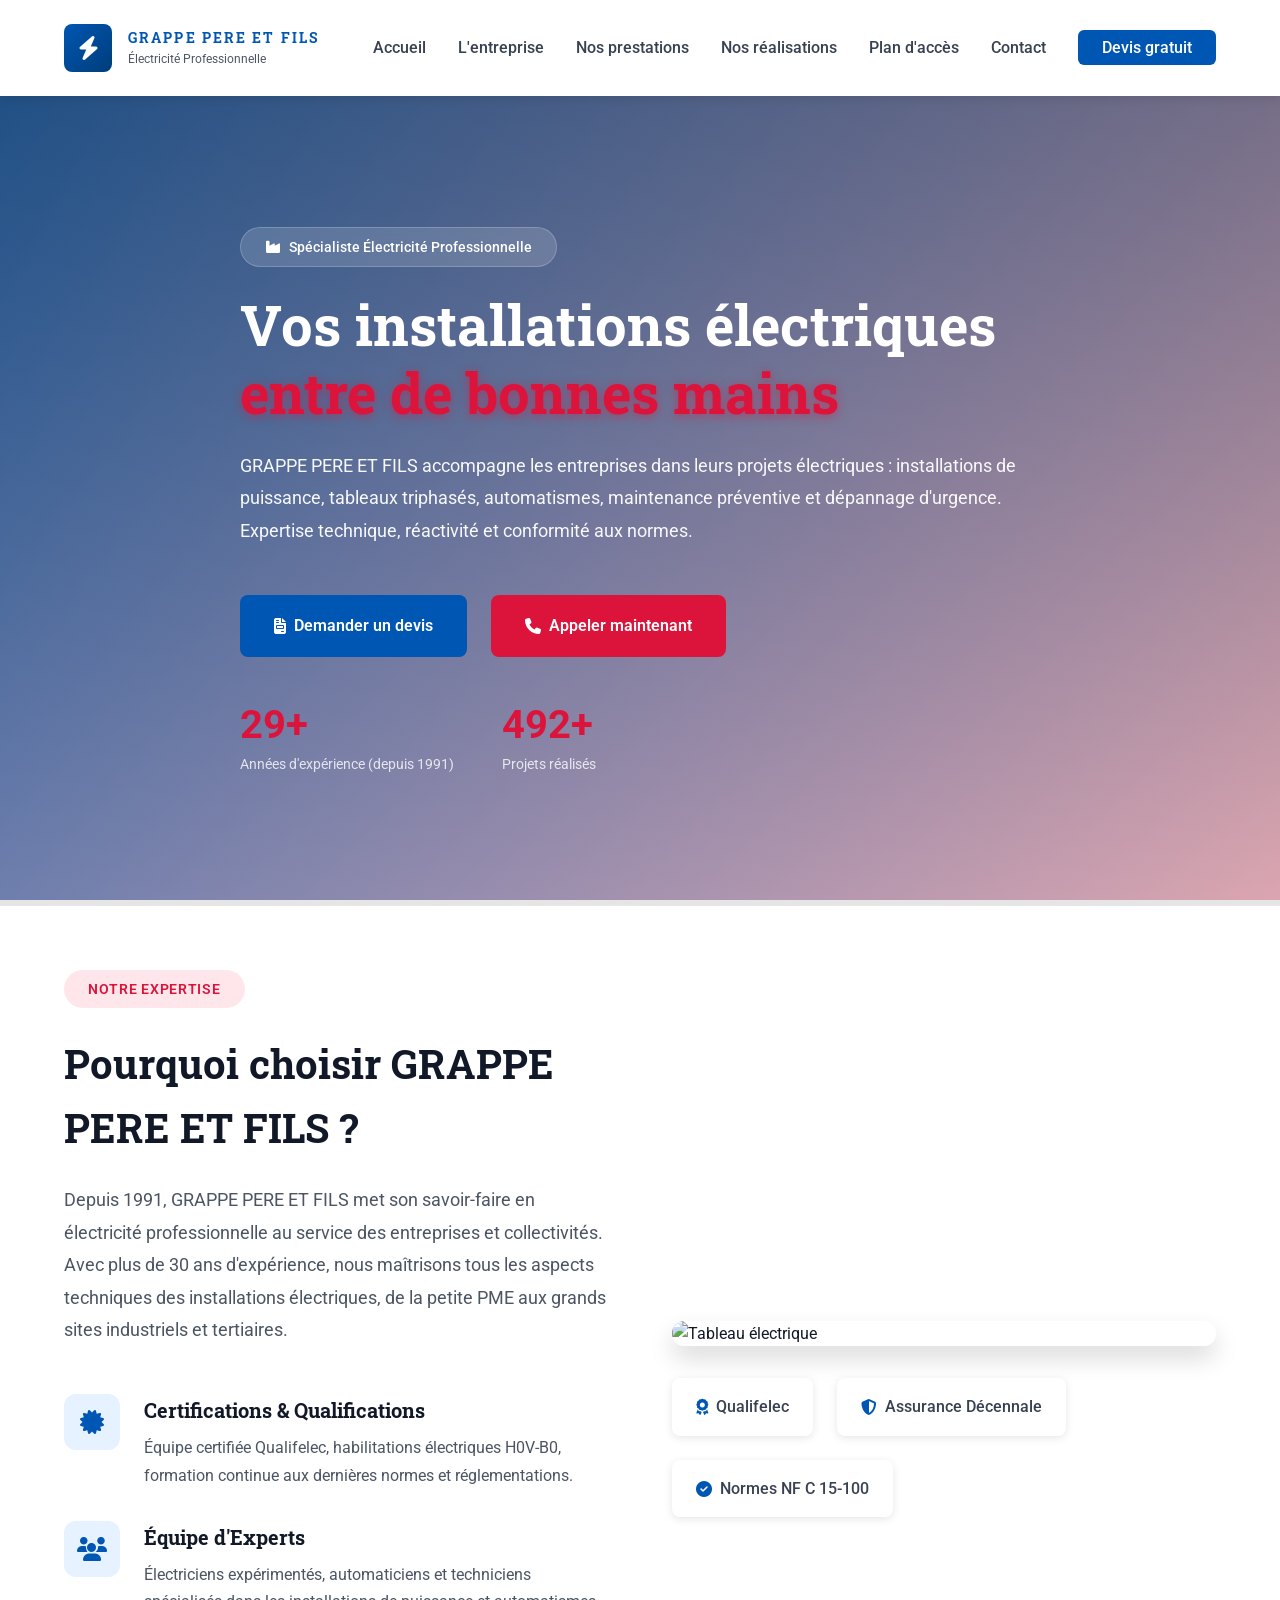
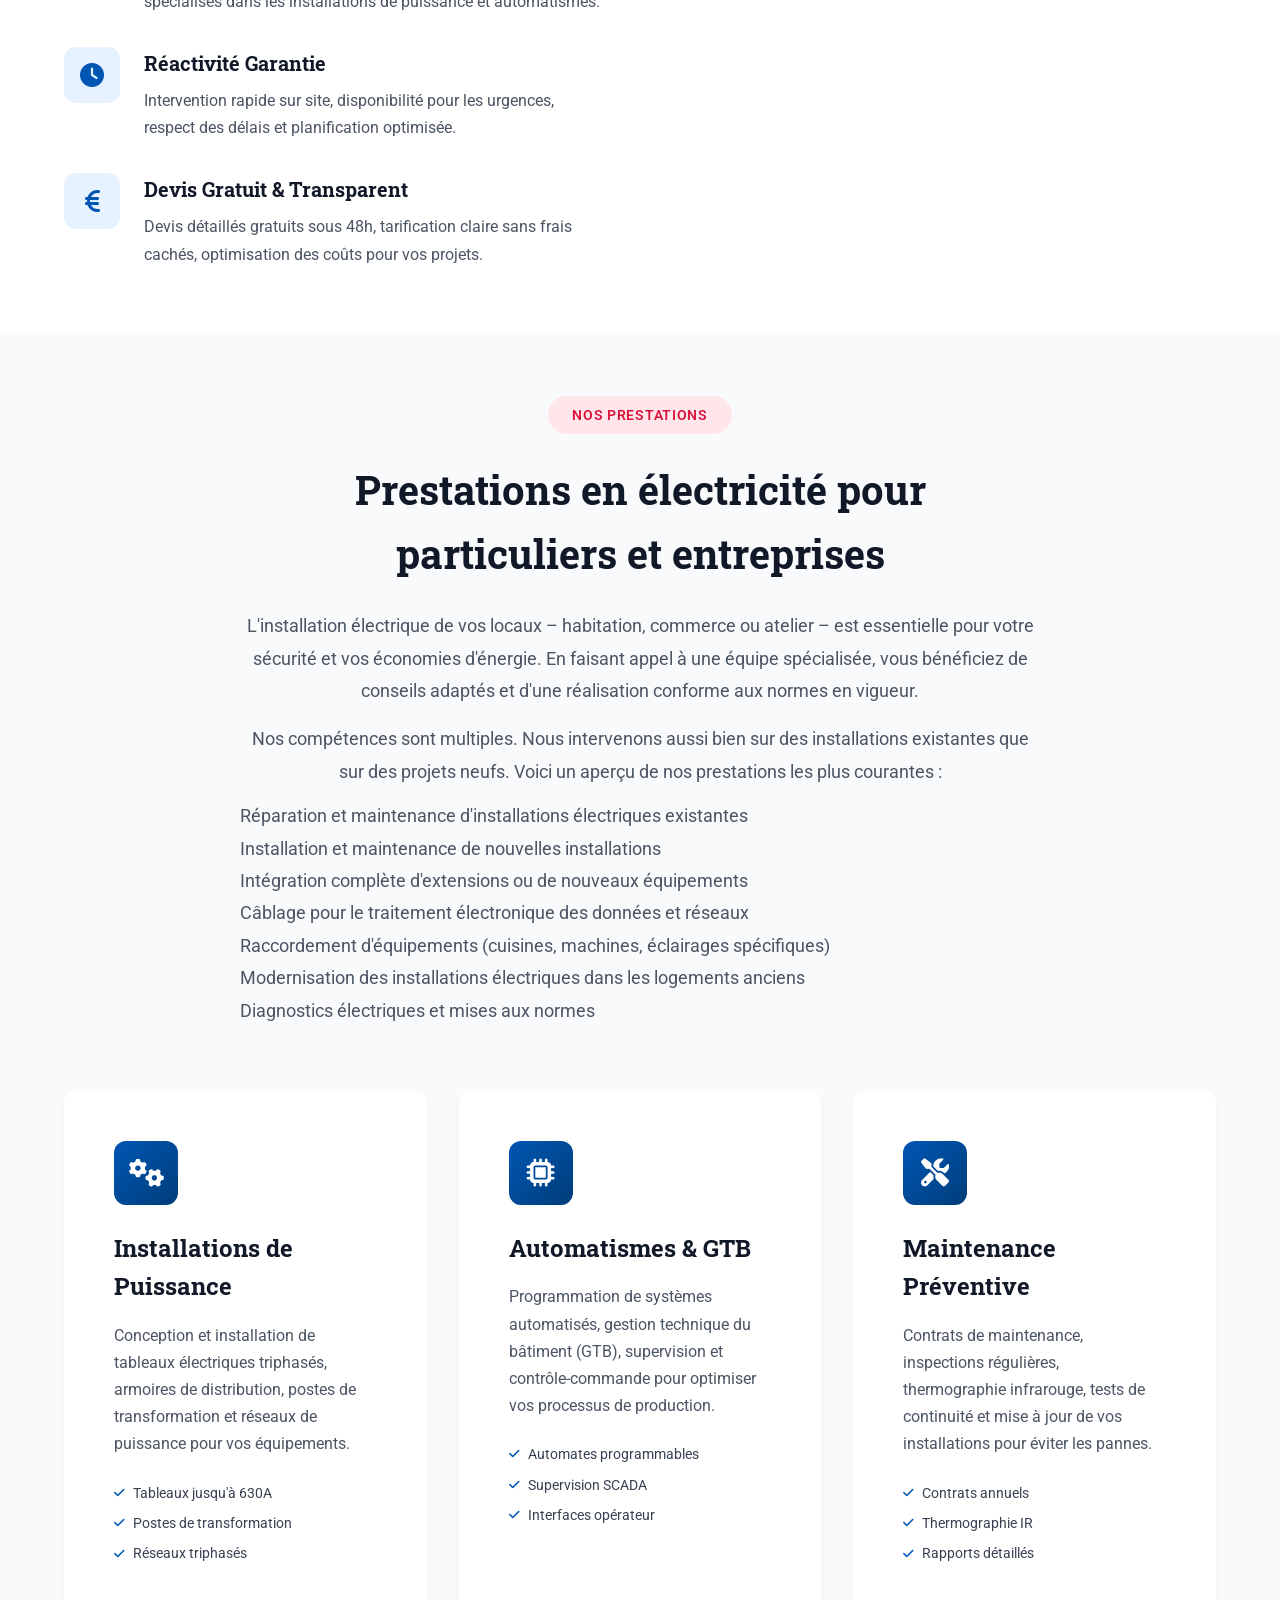
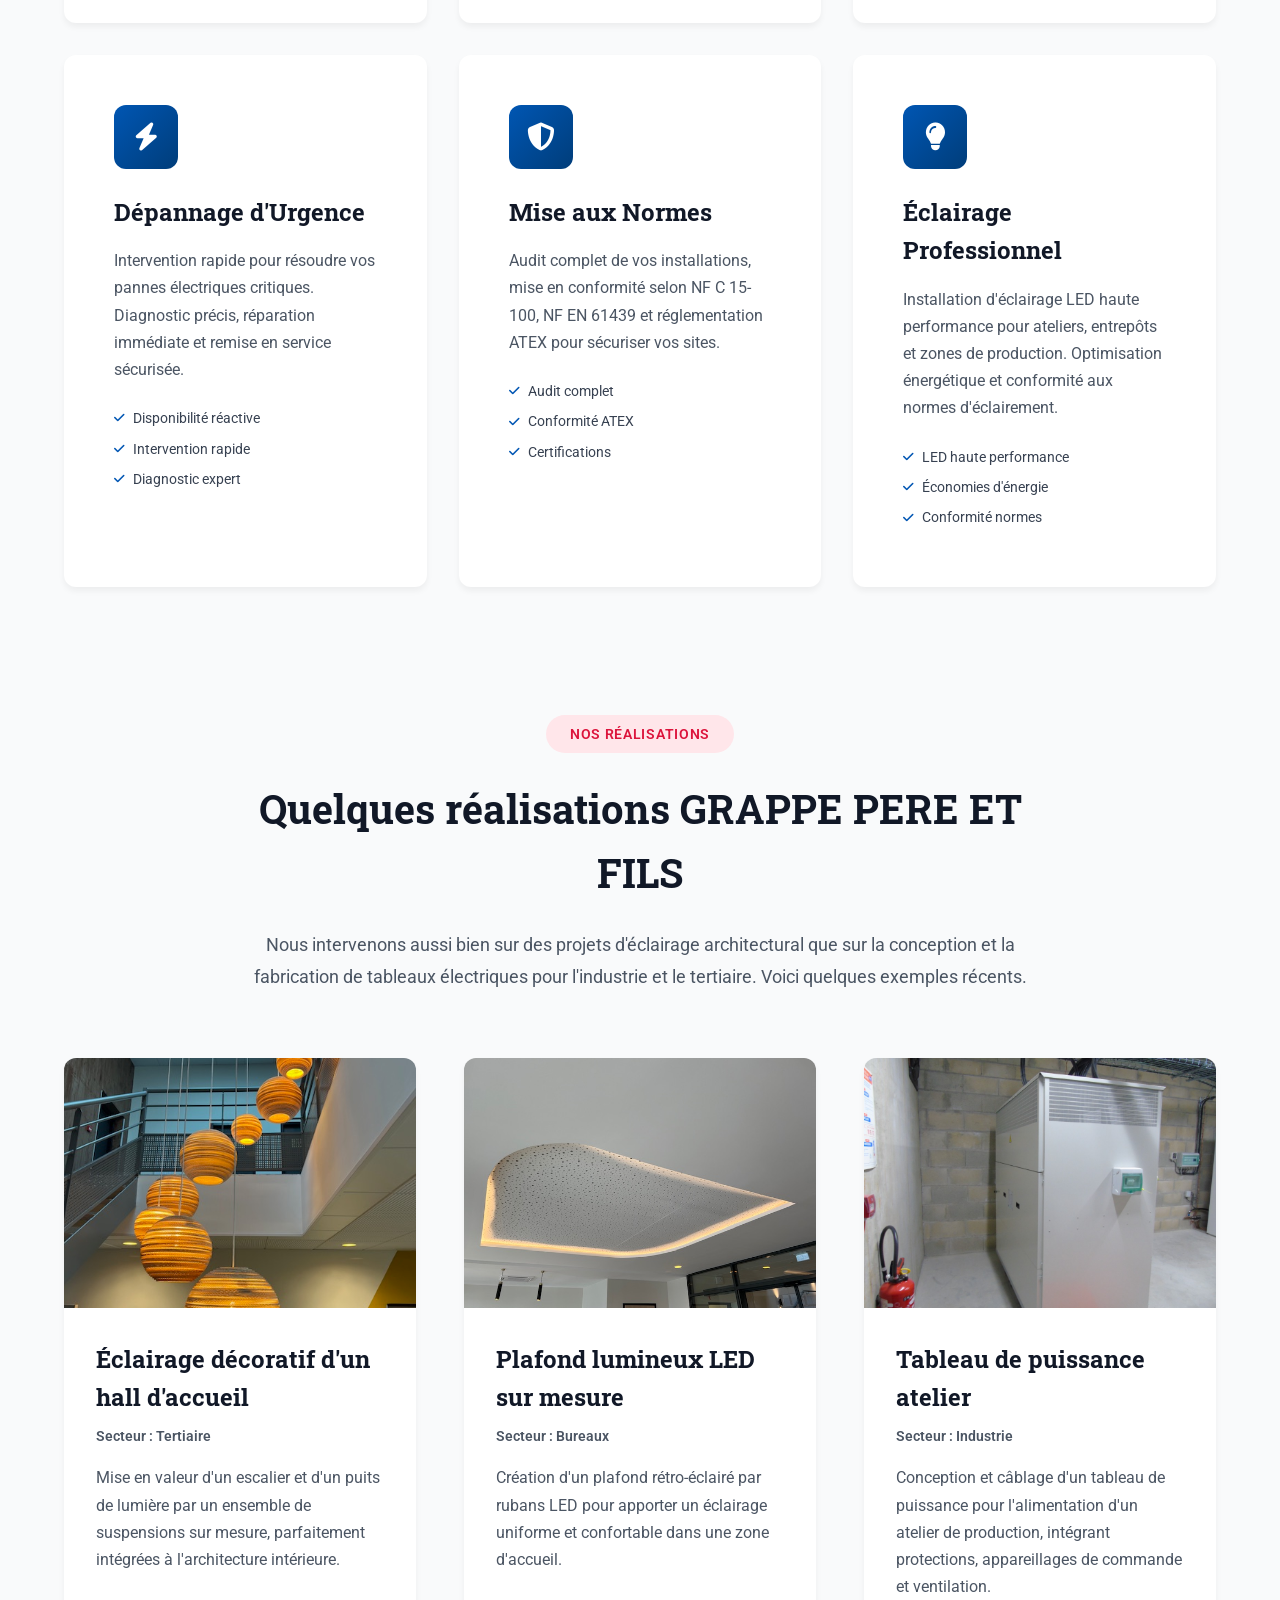
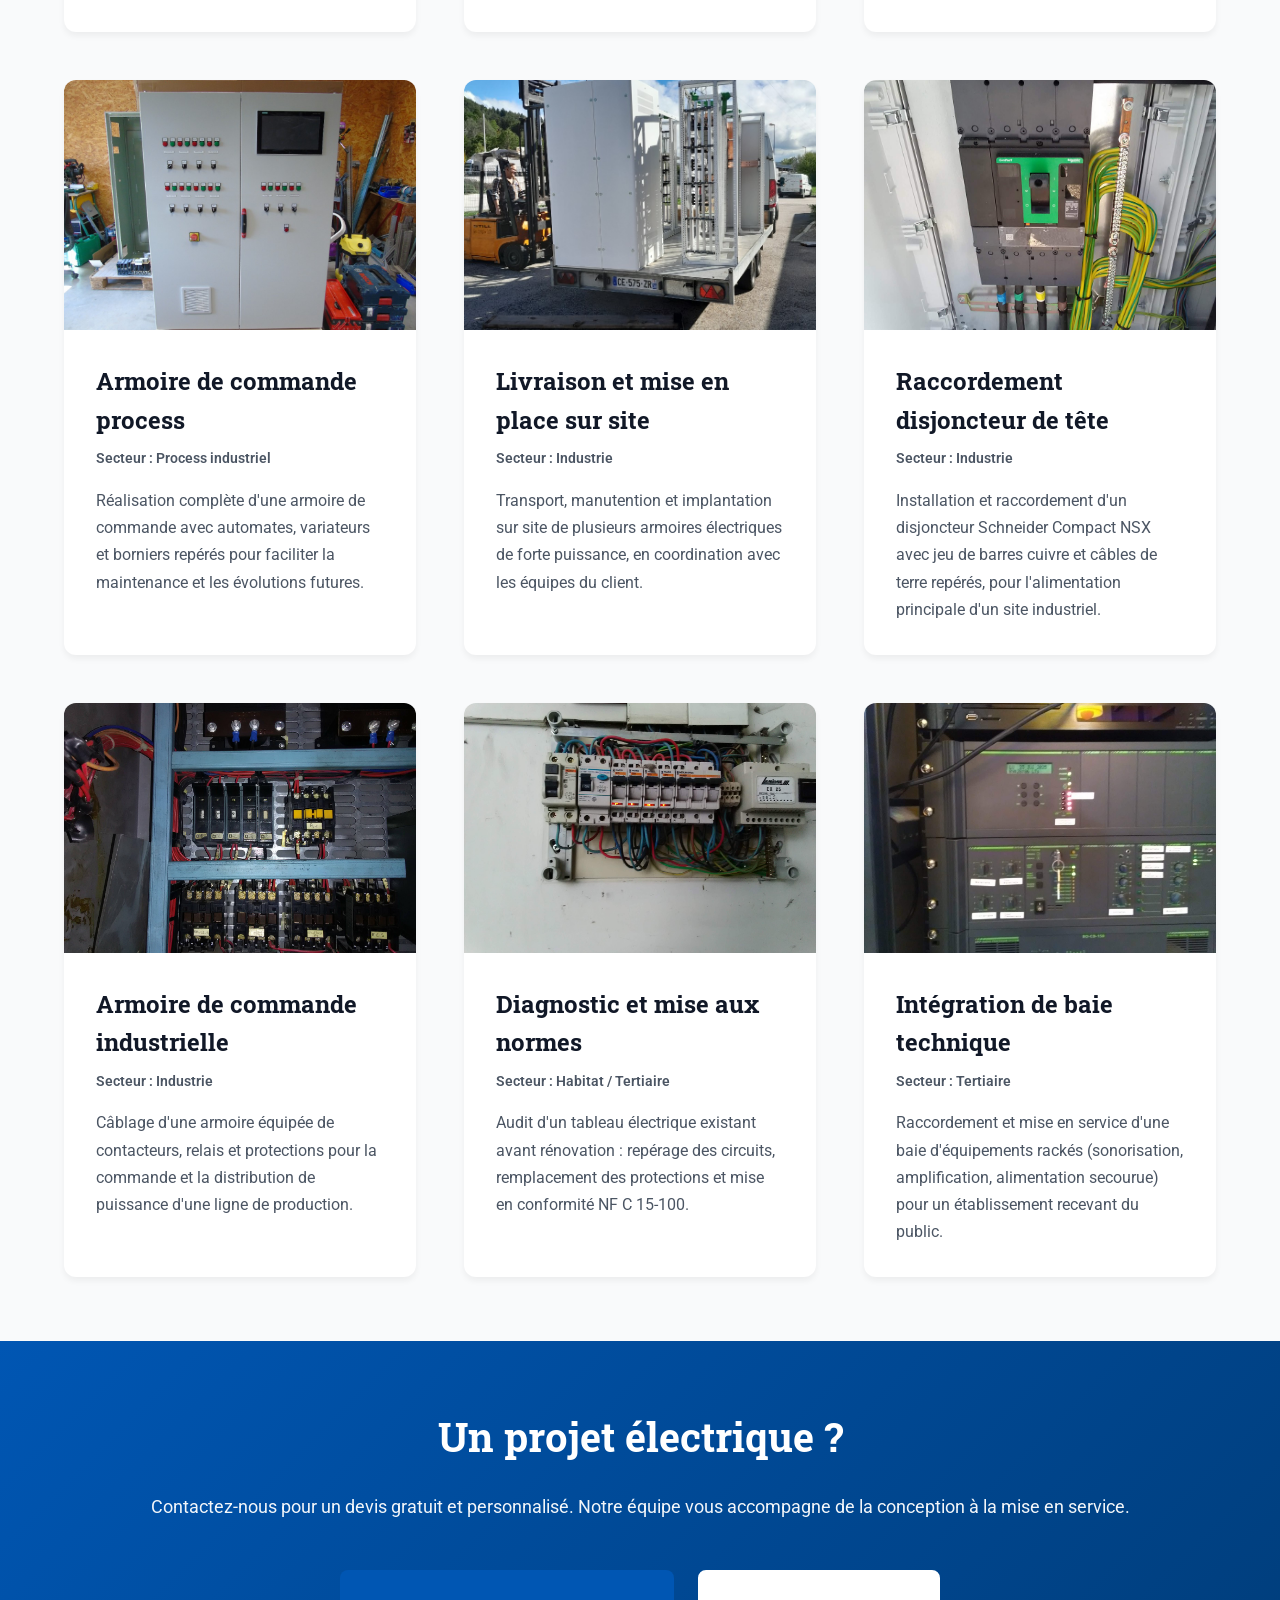
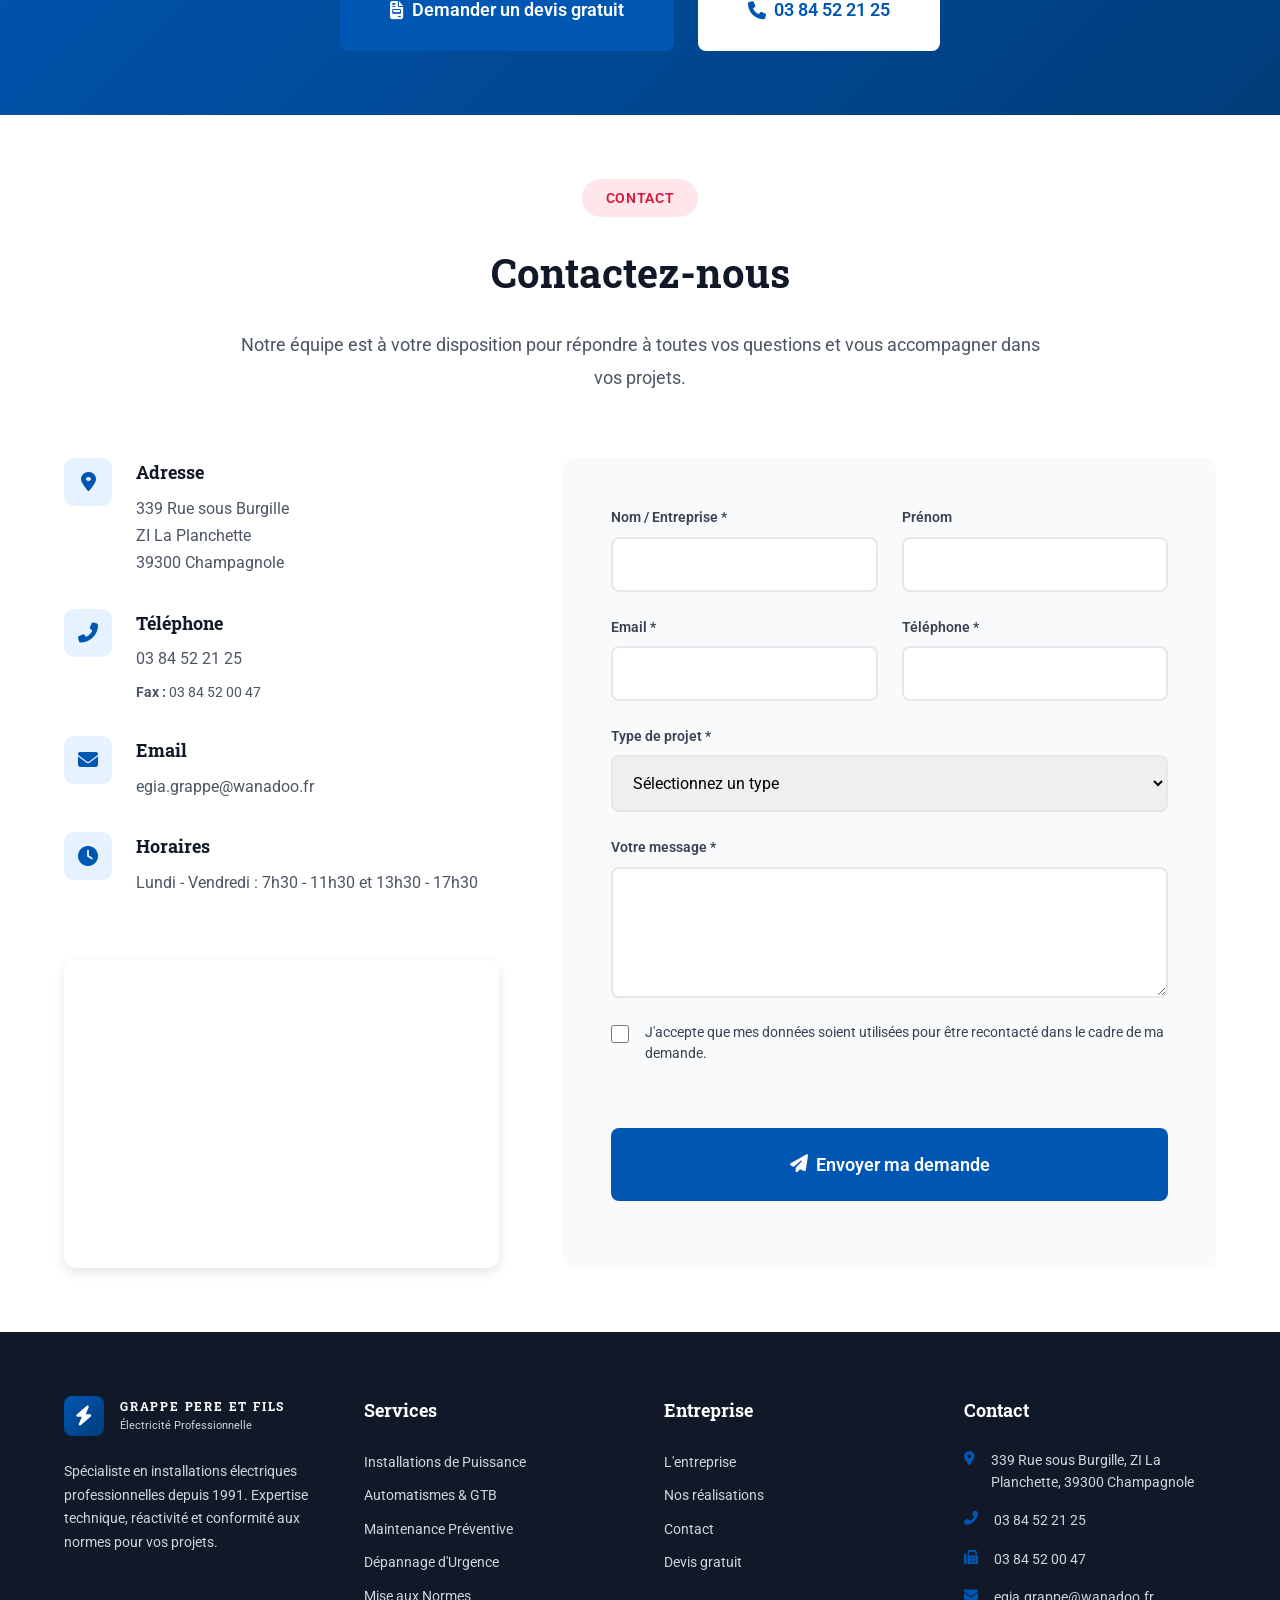
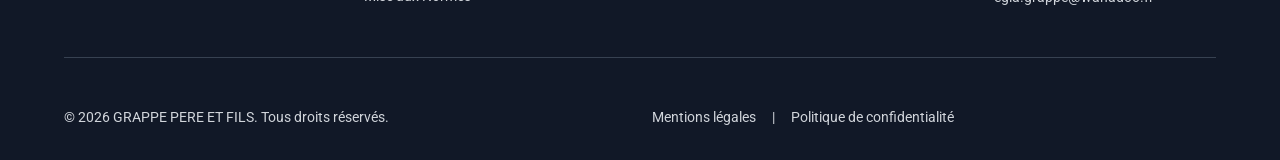
==== index.html @ 531abf68 "Corriger incoherences: footer 1991, libelles nav, badge, iframe maps Co-Authored-By: Claude Opus 4.6" ====
<!DOCTYPE html>
<html lang="fr">
<head>
  <meta charset="UTF-8" />
  <meta name="viewport" content="width=device-width, initial-scale=1.0" />
  <title>GRAPPE PERE ET FILS – Votre installateur électrique à Champagnole</title>
  <meta name="description" content="GRAPPE PERE ET FILS, votre installateur électrique à Champagnole : études et installations, maintenance, diagnostics et mise aux normes pour ateliers, entreprises et habitats." />
  <meta name="keywords" content="Grappe, électricien Champagnole, installateur électrique, électricité industrielle, tableaux électriques, maintenance, diagnostic électrique" />
  <meta name="robots" content="index,follow" />
  <meta name="format-detection" content="telephone=no" />
  <link rel="canonical" href="https://www.egiagrappe.fr/" />
  <meta property="og:type" content="business.business" />
  <meta property="og:url" content="https://www.egiagrappe.fr/" />
  <meta property="og:title" content="GRAPPE PERE ET FILS – Votre installateur électrique à Champagnole" />
  <meta property="og:description" content="GRAPPE PERE ET FILS, entreprise familiale à Champagnole, réalise vos installations électriques, diagnostics, mises aux normes et maintenance." />
  <meta property="business:contact_data:country_name" content="France" />
  
  <!-- Preconnect pour performance -->
  <link rel="preconnect" href="https://fonts.googleapis.com" />
  <link rel="preconnect" href="https://fonts.gstatic.com" crossorigin />
  
  <!-- Google Fonts -->
  <link href="https://fonts.googleapis.com/css2?family=Roboto:wght@300;400;500;700;900&family=Roboto+Slab:wght@400;500;700&display=swap" rel="stylesheet" />
  
  <!-- Font Awesome -->
  <link rel="stylesheet" href="https://cdnjs.cloudflare.com/ajax/libs/font-awesome/6.5.1/css/all.min.css" integrity="sha512-DTOQO9RWCH3ppGqcWaEA1BIZOC6xxalwEsw9c2QQeAIftl+Vegovlnee1c9QX4TctnWMn13TZye+giMm8e2LwA==" crossorigin="anonymous" referrerpolicy="no-referrer" />
  
  <!-- Styles -->
  <link rel="stylesheet" href="styles.css" />
</head>
<body>
  <!-- Header Navigation -->
  <header class="header" id="header">
    <div class="container">
      <nav class="navbar">
        <a href="#hero" class="logo">
          <div class="logo-icon">
            <i class="fas fa-bolt"></i>
          </div>
          <div class="logo-text">
            <span class="logo-name">GRAPPE PERE ET FILS</span>
            <span class="logo-tagline">Électricité Professionnelle</span>
          </div>
        </a>
        
        <button class="mobile-menu-toggle" id="mobileMenuToggle" aria-label="Menu">
          <span></span>
          <span></span>
          <span></span>
        </button>
        
        <ul class="nav-menu" id="navMenu">
          <li><a href="#hero" class="nav-link">Accueil</a></li>
          <li><a href="#expertise" class="nav-link">L'entreprise</a></li>
          <li><a href="#services" class="nav-link">Nos prestations</a></li>
          <li><a href="#realisations" class="nav-link">Nos réalisations</a></li>
          <li><a href="#plan-acces" class="nav-link">Plan d'accès</a></li>
          <li><a href="#contact" class="nav-link">Contact</a></li>
          <li><a href="#contact" class="nav-link btn-nav">Devis gratuit</a></li>
        </ul>
      </nav>
    </div>
  </header>

  <main>
    
    <!-- Hero Section -->
    <section class="hero" id="hero">
      <div class="hero-background">
        <div class="hero-overlay"></div>
      </div>
      <div class="container">
        <div class="hero-content">
          <div class="hero-badge">
            <i class="fas fa-industry"></i>
            <span>Spécialiste Électricité Professionnelle</span>
          </div>
          <h1 class="hero-title">
            Vos installations électriques<br />
            <span class="highlight-red">entre de bonnes mains</span>
          </h1>
          <p class="hero-description">
            GRAPPE PERE ET FILS accompagne les entreprises dans leurs projets électriques :
            installations de puissance, tableaux triphasés, automatismes, maintenance préventive et dépannage d'urgence.
            Expertise technique, réactivité et conformité aux normes.
          </p>
          <div class="hero-cta">
            <a href="#contact" class="btn btn-primary">
              <i class="fas fa-file-invoice"></i>
              <span>Demander un devis</span>
            </a>
            <a href="tel:0384522125" class="btn btn-secondary">
              <i class="fas fa-phone"></i>
              <span>Appeler maintenant</span>
            </a>
          </div>
          <div class="hero-stats">
            <div class="stat-item">
              <span class="stat-number">30+</span>
              <span class="stat-label">Années d'expérience (depuis 1991)</span>
            </div>
            <div class="stat-item">
              <span class="stat-number">500+</span>
              <span class="stat-label">Projets réalisés</span>
            </div>
          </div>
        </div>
      </div>
    </section>

    <!-- Expertise Section -->
    <section class="expertise" id="expertise">
      <div class="container">
        <div class="expertise-content">
          <div class="expertise-text">
            <span class="section-badge">Notre Expertise</span>
            <h2 class="section-title">Pourquoi choisir GRAPPE PERE ET FILS ?</h2>
            <p class="expertise-intro">
              Depuis 1991, GRAPPE PERE ET FILS met son savoir-faire en électricité professionnelle au service des entreprises et collectivités.
              Avec plus de 30 ans d'expérience, nous maîtrisons tous les aspects techniques des installations électriques,
              de la petite PME aux grands sites industriels et tertiaires.
            </p>
            
            <div class="expertise-list">
              <div class="expertise-item">
                <div class="expertise-icon">
                  <i class="fas fa-certificate"></i>
                </div>
                <div class="expertise-details">
                  <h3>Certifications & Qualifications</h3>
                  <p>Équipe certifiée Qualifelec, habilitations électriques H0V-B0, formation continue aux dernières normes et réglementations.</p>
                </div>
              </div>

              <div class="expertise-item">
                <div class="expertise-icon">
                  <i class="fas fa-users"></i>
                </div>
                <div class="expertise-details">
                  <h3>Équipe d'Experts</h3>
                  <p>Électriciens expérimentés, automaticiens et techniciens spécialisés dans les installations de puissance et automatismes.</p>
                </div>
              </div>

              <div class="expertise-item">
                <div class="expertise-icon">
                  <i class="fas fa-clock"></i>
                </div>
                <div class="expertise-details">
                  <h3>Réactivité Garantie</h3>
                  <p>Intervention rapide sur site, disponibilité pour les urgences, respect des délais et planification optimisée.</p>
                </div>
              </div>

              <div class="expertise-item">
                <div class="expertise-icon">
                  <i class="fas fa-euro-sign"></i>
                </div>
                <div class="expertise-details">
                  <h3>Devis Gratuit & Transparent</h3>
                  <p>Devis détaillés gratuits sous 48h, tarification claire sans frais cachés, optimisation des coûts pour vos projets.</p>
                </div>
              </div>
            </div>
          </div>
          
          <div class="expertise-visual">
            <div class="expertise-image">
              <img src="https://images.unsplash.com/photo-1581091226825-a6a2a5aee158?auto=format&fit=crop&w=1200&q=80" alt="Tableau électrique" loading="lazy" />
            </div>
            <div class="expertise-badges">
              <div class="badge-item">
                <i class="fas fa-award"></i>
                <span>Qualifelec</span>
              </div>
              <div class="badge-item">
                <i class="fas fa-shield-alt"></i>
                <span>Assurance Décennale</span>
              </div>
              <div class="badge-item">
                <i class="fas fa-check-circle"></i>
                <span>Normes NF C 15-100</span>
              </div>
            </div>
          </div>
        </div>
      </div>
    </section>

    <!-- Services Section -->
    <section class="services" id="services">
      <div class="container">
        <div class="section-header">
          <span class="section-badge">Nos prestations</span>
          <h2 class="section-title">Prestations en électricité pour particuliers et entreprises</h2>
          <p class="section-description">
            L'installation électrique de vos locaux – habitation, commerce ou atelier – est essentielle pour votre sécurité
            et vos économies d'énergie. En faisant appel à une équipe spécialisée, vous bénéficiez de conseils adaptés
            et d'une réalisation conforme aux normes en vigueur.
          </p>
          <p class="section-description" style="margin-top: 1rem;">
            Nos compétences sont multiples. Nous intervenons aussi bien sur des installations existantes que sur des projets neufs.
            Voici un aperçu de nos prestations les plus courantes&nbsp;:
          </p>
          <ul class="section-description" style="margin-top: 0.75rem; text-align: left;">
            <li>Réparation et maintenance d'installations électriques existantes</li>
            <li>Installation et maintenance de nouvelles installations</li>
            <li>Intégration complète d'extensions ou de nouveaux équipements</li>
            <li>Câblage pour le traitement électronique des données et réseaux</li>
            <li>Raccordement d'équipements (cuisines, machines, éclairages spécifiques)</li>
            <li>Modernisation des installations électriques dans les logements anciens</li>
            <li>Diagnostics électriques et mises aux normes</li>
          </ul>
        </div>
        
        <div class="services-grid">
          <article class="service-card">
            <div class="service-icon">
              <i class="fas fa-cogs"></i>
            </div>
            <h3 class="service-title">Installations de Puissance</h3>
            <p class="service-description">
              Conception et installation de tableaux électriques triphasés, armoires de distribution,
              postes de transformation et réseaux de puissance pour vos équipements.
            </p>
            <ul class="service-features">
              <li><i class="fas fa-check"></i> Tableaux jusqu'à 630A</li>
              <li><i class="fas fa-check"></i> Postes de transformation</li>
              <li><i class="fas fa-check"></i> Réseaux triphasés</li>
            </ul>
          </article>

          <article class="service-card">
            <div class="service-icon">
              <i class="fas fa-microchip"></i>
            </div>
            <h3 class="service-title">Automatismes & GTB</h3>
            <p class="service-description">
              Programmation de systèmes automatisés, gestion technique du bâtiment (GTB),
              supervision et contrôle-commande pour optimiser vos processus de production.
            </p>
            <ul class="service-features">
              <li><i class="fas fa-check"></i> Automates programmables</li>
              <li><i class="fas fa-check"></i> Supervision SCADA</li>
              <li><i class="fas fa-check"></i> Interfaces opérateur</li>
            </ul>
          </article>

          <article class="service-card">
            <div class="service-icon">
              <i class="fas fa-tools"></i>
            </div>
            <h3 class="service-title">Maintenance Préventive</h3>
            <p class="service-description">
              Contrats de maintenance, inspections régulières, thermographie infrarouge,
              tests de continuité et mise à jour de vos installations pour éviter les pannes.
            </p>
            <ul class="service-features">
              <li><i class="fas fa-check"></i> Contrats annuels</li>
              <li><i class="fas fa-check"></i> Thermographie IR</li>
              <li><i class="fas fa-check"></i> Rapports détaillés</li>
            </ul>
          </article>

          <article class="service-card">
            <div class="service-icon">
              <i class="fas fa-bolt"></i>
            </div>
            <h3 class="service-title">Dépannage d'Urgence</h3>
            <p class="service-description">
              Intervention rapide pour résoudre vos pannes électriques critiques.
              Diagnostic précis, réparation immédiate et remise en service sécurisée.
            </p>
            <ul class="service-features">
              <li><i class="fas fa-check"></i> Disponibilité réactive</li>
              <li><i class="fas fa-check"></i> Intervention rapide</li>
              <li><i class="fas fa-check"></i> Diagnostic expert</li>
            </ul>
          </article>

          <article class="service-card">
            <div class="service-icon">
              <i class="fas fa-shield-alt"></i>
            </div>
            <h3 class="service-title">Mise aux Normes</h3>
            <p class="service-description">
              Audit complet de vos installations, mise en conformité selon NF C 15-100,
              NF EN 61439 et réglementation ATEX pour sécuriser vos sites.
            </p>
            <ul class="service-features">
              <li><i class="fas fa-check"></i> Audit complet</li>
              <li><i class="fas fa-check"></i> Conformité ATEX</li>
              <li><i class="fas fa-check"></i> Certifications</li>
            </ul>
          </article>

          <article class="service-card">
            <div class="service-icon">
              <i class="fas fa-lightbulb"></i>
            </div>
            <h3 class="service-title">Éclairage Professionnel</h3>
            <p class="service-description">
              Installation d'éclairage LED haute performance pour ateliers, entrepôts et zones de production.
              Optimisation énergétique et conformité aux normes d'éclairement.
            </p>
            <ul class="service-features">
              <li><i class="fas fa-check"></i> LED haute performance</li>
              <li><i class="fas fa-check"></i> Économies d'énergie</li>
              <li><i class="fas fa-check"></i> Conformité normes</li>
            </ul>
          </article>
        </div>
      </div>
    </section>

    <!-- Réalisations Section -->
    <section class="realisations" id="realisations">
      <div class="container">
        <div class="section-header">
          <span class="section-badge">Nos réalisations</span>
          <h2 class="section-title">Quelques réalisations GRAPPE PERE ET FILS</h2>
          <p class="section-description">
            Nous intervenons aussi bien sur des projets d&apos;éclairage architectural que sur la conception et la fabrication de tableaux électriques
            pour l&apos;industrie et le tertiaire. Voici quelques exemples récents.
          </p>
        </div>
        
        <div class="realisations-grid">
          <article class="realisation-card">
            <div class="realisation-image">
              <img src="assets/IMG_1217.png" alt="Suspensions décoratives dans un hall d'accueil" loading="lazy" />
            </div>
            <div class="realisation-content">
              <h3>Éclairage décoratif d&apos;un hall d&apos;accueil</h3>
              <p class="realisation-sector">Secteur : Tertiaire</p>
              <p>Mise en valeur d&apos;un escalier et d&apos;un puits de lumière par un ensemble de suspensions sur mesure, parfaitement intégrées à l&apos;architecture intérieure.</p>
            </div>
          </article>

          <article class="realisation-card">
            <div class="realisation-image">
              <img src="assets/IMG_1216.png" alt="Plafond rétro-éclairé par rubans LED" loading="lazy" />
            </div>
            <div class="realisation-content">
              <h3>Plafond lumineux LED sur mesure</h3>
              <p class="realisation-sector">Secteur : Bureaux</p>
              <p>Création d&apos;un plafond rétro-éclairé par rubans LED pour apporter un éclairage uniforme et confortable dans une zone d&apos;accueil.</p>
            </div>
          </article>

          <article class="realisation-card">
            <div class="realisation-image">
              <img src="assets/DSC01043.png" alt="Tableau électrique de puissance en atelier" loading="lazy" />
            </div>
            <div class="realisation-content">
              <h3>Tableau de puissance atelier</h3>
              <p class="realisation-sector">Secteur : Industrie</p>
              <p>Conception et câblage d&apos;un tableau de puissance pour l&apos;alimentation d&apos;un atelier de production, intégrant protections, appareillages de commande et ventilation.</p>
            </div>
          </article>

          <article class="realisation-card">
            <div class="realisation-image">
              <img src="assets/DSC01074.png" alt="Intérieur d'une armoire de commande câblée" loading="lazy" />
            </div>
            <div class="realisation-content">
              <h3>Armoire de commande process</h3>
              <p class="realisation-sector">Secteur : Process industriel</p>
              <p>Réalisation complète d&apos;une armoire de commande avec automates, variateurs et borniers repérés pour faciliter la maintenance et les évolutions futures.</p>
            </div>
          </article>

          <article class="realisation-card">
            <div class="realisation-image">
              <img src="assets/20221003_140247.png" alt="Livraison d'armoires électriques sur site client" loading="lazy" />
            </div>
            <div class="realisation-content">
              <h3>Livraison et mise en place sur site</h3>
              <p class="realisation-sector">Secteur : Industrie</p>
              <p>Transport, manutention et implantation sur site de plusieurs armoires électriques de forte puissance, en coordination avec les équipes du client.</p>
            </div>
          </article>

          <article class="realisation-card">
            <div class="realisation-image">
              <img src="assets/disjoncteur-puissance.jpg" alt="Disjoncteur Schneider Compact NSX et jeu de barres cuivre" loading="lazy" />
            </div>
            <div class="realisation-content">
              <h3>Raccordement disjoncteur de tête</h3>
              <p class="realisation-sector">Secteur : Industrie</p>
              <p>Installation et raccordement d&apos;un disjoncteur Schneider Compact NSX avec jeu de barres cuivre et câbles de terre repérés, pour l&apos;alimentation principale d&apos;un site industriel.</p>
            </div>
          </article>

          <article class="realisation-card">
            <div class="realisation-image">
              <img src="assets/armoire-contacteurs.jpg" alt="Armoire électrique industrielle avec contacteurs et relais" loading="lazy" />
            </div>
            <div class="realisation-content">
              <h3>Armoire de commande industrielle</h3>
              <p class="realisation-sector">Secteur : Industrie</p>
              <p>Câblage d&apos;une armoire équipée de contacteurs, relais et protections pour la commande et la distribution de puissance d&apos;une ligne de production.</p>
            </div>
          </article>

          <article class="realisation-card">
            <div class="realisation-image">
              <img src="assets/tableau-renovation.jpg" alt="Tableau électrique existant avant mise aux normes" loading="lazy" />
            </div>
            <div class="realisation-content">
              <h3>Diagnostic et mise aux normes</h3>
              <p class="realisation-sector">Secteur : Habitat / Tertiaire</p>
              <p>Audit d&apos;un tableau électrique existant avant rénovation : repérage des circuits, remplacement des protections et mise en conformité NF&nbsp;C&nbsp;15-100.</p>
            </div>
          </article>

          <article class="realisation-card">
            <div class="realisation-image">
              <img src="assets/baie-technique.jpg" alt="Baie technique audio et équipements rackés" loading="lazy" />
            </div>
            <div class="realisation-content">
              <h3>Intégration de baie technique</h3>
              <p class="realisation-sector">Secteur : Tertiaire</p>
              <p>Raccordement et mise en service d&apos;une baie d&apos;équipements rackés (sonorisation, amplification, alimentation secourue) pour un établissement recevant du public.</p>
            </div>
          </article>
        </div>
      </div>
    </section>

    <!-- CTA Section -->
    <section class="cta-section">
      <div class="container">
        <div class="cta-content">
          <h2>Un projet électrique ?</h2>
          <p>Contactez-nous pour un devis gratuit et personnalisé. Notre équipe vous accompagne de la conception à la mise en service.</p>
          <div class="cta-buttons">
            <a href="#contact" class="btn btn-primary btn-large">
              <i class="fas fa-file-invoice"></i>
              <span>Demander un devis gratuit</span>
            </a>
            <a href="tel:0384522125" class="btn btn-white btn-large">
              <i class="fas fa-phone"></i>
              <span>03 84 52 21 25</span>
            </a>
          </div>
        </div>
      </div>
    </section>

    <!-- Contact Section -->
    <section class="contact" id="contact">
      <div class="container">
        <div class="section-header">
          <span class="section-badge">Contact</span>
          <h2 class="section-title">Contactez-nous</h2>
          <p class="section-description">
            Notre équipe est à votre disposition pour répondre à toutes vos questions et vous accompagner dans vos projets.
          </p>
        </div>
        
        <div class="contact-content">
          <div class="contact-info">
            <div class="contact-item">
              <div class="contact-icon">
                <i class="fas fa-map-marker-alt"></i>
              </div>
              <div class="contact-details">
                <h3>Adresse</h3>
                <p>339 Rue sous Burgille<br />ZI La Planchette<br />39300 Champagnole</p>
              </div>
            </div>

            <div class="contact-item">
              <div class="contact-icon">
                <i class="fas fa-phone-alt"></i>
              </div>
              <div class="contact-details">
                <h3>Téléphone</h3>
                <p><a href="tel:0384522125">03 84 52 21 25</a></p>
                <p style="margin-top: 0.5rem; font-size: 0.875rem;"><strong>Fax :</strong> 03 84 52 00 47</p>
              </div>
            </div>

            <div class="contact-item">
              <div class="contact-icon">
                <i class="fas fa-envelope"></i>
              </div>
              <div class="contact-details">
                <h3>Email</h3>
                <p><a href="mailto:egia.grappe@wanadoo.fr">egia.grappe@wanadoo.fr</a></p>
              </div>
            </div>

            <div class="contact-item">
              <div class="contact-icon">
                <i class="fas fa-clock"></i>
              </div>
              <div class="contact-details">
                <h3>Horaires</h3>
                <p>Lundi - Vendredi : 7h30 - 11h30 et 13h30 - 17h30</p>
              </div>
            </div>

            <div class="contact-map" id="plan-acces">
              <iframe
                src="https://www.google.com/maps?q=339+Rue+sous+Burgille,+39300+Champagnole&output=embed"
                width="100%"
                height="300"
                style="border:0;"
                allowfullscreen=""
                loading="lazy"
                referrerpolicy="no-referrer-when-downgrade"
                title="Localisation GRAPPE PERE ET FILS"
              ></iframe>
            </div>
          </div>

          <div class="contact-form-wrapper">
            <form class="contact-form" id="contactForm" novalidate>
              <div class="form-row">
                <div class="form-group">
                  <label for="nom">Nom / Entreprise *</label>
                  <input type="text" id="nom" name="nom" required />
                </div>
                <div class="form-group">
                  <label for="prenom">Prénom</label>
                  <input type="text" id="prenom" name="prenom" />
                </div>
              </div>

              <div class="form-row">
                <div class="form-group">
                  <label for="email">Email *</label>
                  <input type="email" id="email" name="email" required />
                </div>
                <div class="form-group">
                  <label for="telephone">Téléphone *</label>
                  <input type="tel" id="telephone" name="telephone" required />
                </div>
              </div>

              <div class="form-group">
                <label for="sujet">Type de projet *</label>
                <select id="sujet" name="sujet" required>
                  <option value="">Sélectionnez un type</option>
                  <option value="installation">Installation neuve</option>
                  <option value="renovation">Rénovation / Mise aux normes</option>
                  <option value="automatisme">Automatismes / GTB</option>
                  <option value="maintenance">Maintenance préventive</option>
                  <option value="depannage">Dépannage d'urgence</option>
                  <option value="autre">Autre demande</option>
                </select>
              </div>

              <div class="form-group">
                <label for="message">Votre message *</label>
                <textarea id="message" name="message" rows="5" required></textarea>
              </div>

              <div class="form-group checkbox-group">
                <input type="checkbox" id="rgpd" name="rgpd" required />
                <label for="rgpd">J'accepte que mes données soient utilisées pour être recontacté dans le cadre de ma demande.</label>
              </div>

              <!-- Champ honeypot anti-spam (doit rester vide) -->
              <div class="form-group" style="display: none;">
                <label for="website">Site web (ne pas remplir)</label>
                <input type="text" id="website" name="website" autocomplete="off" />
              </div>

              <!-- Message de statut formulaire -->
              <div id="formMessage" class="form-message" aria-live="polite"></div>

              <button type="submit" class="btn btn-primary btn-large btn-full">
                <i class="fas fa-paper-plane"></i>
                <span>Envoyer ma demande</span>
              </button>
            </form>
          </div>
        </div>
      </div>
    </section>

  </main>

  <!-- Footer -->
  <footer class="footer">
    <div class="container">
      <div class="footer-content">
        <div class="footer-section">
          <div class="footer-logo">
            <div class="logo-icon">
              <i class="fas fa-bolt"></i>
            </div>
            <div class="logo-text">
              <span class="logo-name">GRAPPE PERE ET FILS</span>
              <span class="logo-tagline">Électricité Professionnelle</span>
            </div>
          </div>
          <p class="footer-description">
            Spécialiste en installations électriques professionnelles depuis 1991.
            Expertise technique, réactivité et conformité aux normes pour vos projets.
          </p>
        </div>

        <div class="footer-section">
          <h3>Services</h3>
          <ul class="footer-links">
            <li><a href="#services">Installations de Puissance</a></li>
            <li><a href="#services">Automatismes & GTB</a></li>
            <li><a href="#services">Maintenance Préventive</a></li>
            <li><a href="#services">Dépannage d'Urgence</a></li>
            <li><a href="#services">Mise aux Normes</a></li>
          </ul>
        </div>

        <div class="footer-section">
          <h3>Entreprise</h3>
          <ul class="footer-links">
            <li><a href="#expertise">L'entreprise</a></li>
            <li><a href="#realisations">Nos réalisations</a></li>
            <li><a href="#contact">Contact</a></li>
            <li><a href="#contact">Devis gratuit</a></li>
          </ul>
        </div>

        <div class="footer-section">
          <h3>Contact</h3>
          <ul class="footer-contact">
            <li><i class="fas fa-map-marker-alt"></i> 339 Rue sous Burgille, ZI La Planchette, 39300 Champagnole</li>
            <li><i class="fas fa-phone-alt"></i> <a href="tel:0384522125">03 84 52 21 25</a></li>
            <li><i class="fas fa-fax"></i> 03 84 52 00 47</li>
            <li><i class="fas fa-envelope"></i> <a href="mailto:egia.grappe@wanadoo.fr">egia.grappe@wanadoo.fr</a></li>
          </ul>
        </div>
      </div>

      <div class="footer-bottom">
        <p>&copy; <span id="currentYear"></span> GRAPPE PERE ET FILS. Tous droits réservés.</p>
        <div class="footer-legal">
          <a href="#mentions-legales">Mentions légales</a>
          <span>|</span>
          <a href="#politique-confidentialite">Politique de confidentialité</a>
        </div>
        <div class="footer-legal-content">
          <div id="mentions-legales"></div>
          <div id="politique-confidentialite"></div>
        </div>
      </div>
    </div>
  </footer>

  <!-- Scripts -->
  <script src="script.js"></script>
</body>
</html>
---- styles.css ----
/* ============================================
   VARIABLES & RESET
   ============================================ */

:root {
  /* Couleurs principales */
  --color-white: #FFFFFF;
  --color-blue: #0056B3;
  --color-blue-dark: #003D7A;
  --color-blue-light: #E6F2FF;
  --color-red: #DC143C;
  --color-red-dark: #B01030;
  --color-red-light: #FFE6EA;
  
  /* Couleurs neutres */
  --color-gray-50: #F9FAFB;
  --color-gray-100: #F3F4F6;
  --color-gray-200: #E5E7EB;
  --color-gray-300: #D1D5DB;
  --color-gray-600: #4B5563;
  --color-gray-700: #374151;
  --color-gray-800: #1F2937;
  --color-gray-900: #111827;
  
  /* Typographie */
  --font-primary: 'Roboto', -apple-system, BlinkMacSystemFont, 'Segoe UI', sans-serif;
  --font-heading: 'Roboto Slab', Georgia, serif;
  
  /* Espacements */
  --spacing-xs: 0.5rem;
  --spacing-sm: 1rem;
  --spacing-md: 1.5rem;
  --spacing-lg: 2rem;
  --spacing-xl: 3rem;
  --spacing-2xl: 4rem;
  
  /* Transitions */
  --transition-fast: 0.2s ease;
  --transition-base: 0.3s ease;
  --transition-slow: 0.5s ease;
}

* {
  margin: 0;
  padding: 0;
  box-sizing: border-box;
}

html {
  scroll-behavior: smooth;
}

body {
  font-family: var(--font-primary);
  font-size: 16px;
  line-height: 1.6;
  color: var(--color-gray-900);
  background-color: var(--color-white);
  overflow-x: hidden;
}

img {
  max-width: 100%;
  height: auto;
  display: block;
}

a {
  text-decoration: none;
  color: inherit;
  transition: var(--transition-base);
}

ul {
  list-style: none;
}

button {
  border: none;
  background: none;
  cursor: pointer;
  font-family: inherit;
}

.container {
  max-width: 1200px;
  margin: 0 auto;
  padding: 0 var(--spacing-md);
}

/* ============================================
   TOP BAR
   ============================================ */

.top-bar {
  background-color: var(--color-gray-900);
  color: var(--color-white);
  padding: var(--spacing-xs) 0;
  font-size: 0.875rem;
}

.top-bar-content {
  display: flex;
  justify-content: space-between;
  align-items: center;
  flex-wrap: wrap;
  gap: var(--spacing-sm);
}

.urgency-badge {
  display: flex;
  align-items: center;
  gap: var(--spacing-xs);
  font-weight: 500;
}

.urgency-badge i {
  color: var(--color-red);
}

.phone-link {
  display: flex;
  align-items: center;
  gap: var(--spacing-xs);
  color: var(--color-white);
  font-weight: 600;
  font-size: 1rem;
}

.phone-link:hover {
  color: var(--color-red);
}

/* ============================================
   HEADER / NAVIGATION
   ============================================ */

.header {
  background-color: var(--color-white);
  box-shadow: 0 2px 10px rgba(0, 0, 0, 0.1);
  position: sticky;
  top: 0;
  z-index: 1000;
}

.navbar {
  display: flex;
  justify-content: space-between;
  align-items: center;
  padding: var(--spacing-md) 0;
}

.logo {
  display: flex;
  align-items: center;
  gap: var(--spacing-sm);
}

.logo-icon {
  width: 48px;
  height: 48px;
  background: linear-gradient(135deg, var(--color-blue), var(--color-blue-dark));
  color: var(--color-white);
  display: flex;
  align-items: center;
  justify-content: center;
  border-radius: 8px;
  font-size: 1.5rem;
}

.logo-text {
  display: flex;
  flex-direction: column;
}

.logo-name {
  font-family: var(--font-heading);
  font-size: 0.875rem;
  font-weight: 700;
  letter-spacing: 0.15em;
  color: var(--color-blue);
  text-transform: uppercase;
}

.logo-tagline {
  font-size: 0.75rem;
  color: var(--color-gray-600);
}

.nav-menu {
  display: flex;
  align-items: center;
  gap: var(--spacing-lg);
}

.nav-link {
  font-weight: 500;
  color: var(--color-gray-700);
  padding: var(--spacing-xs) 0;
  position: relative;
}

.nav-link::after {
  content: '';
  position: absolute;
  bottom: 0;
  left: 0;
  width: 0;
  height: 2px;
  background-color: var(--color-red);
  transition: var(--transition-base);
}

.nav-link:hover {
  color: var(--color-blue);
}

.nav-link:hover::after {
  width: 100%;
}

.nav-link.btn-nav {
  background-color: var(--color-blue);
  color: var(--color-white);
  padding: var(--spacing-xs) var(--spacing-md);
  border-radius: 6px;
}

.nav-link.btn-nav::after {
  display: none;
}

.nav-link.btn-nav:hover {
  background-color: var(--color-blue-dark);
  color: var(--color-white);
}

.mobile-menu-toggle {
  display: none;
  flex-direction: column;
  gap: 5px;
  width: 30px;
  height: 30px;
  padding: 0;
}

.mobile-menu-toggle span {
  width: 100%;
  height: 3px;
  background-color: var(--color-gray-900);
  border-radius: 2px;
  transition: var(--transition-base);
}

/* ============================================
   HERO SECTION
   ============================================ */

.hero {
  position: relative;
  min-height: 90vh;
  display: flex;
  align-items: center;
  color: var(--color-white);
  overflow: hidden;
}

.hero-background {
  position: absolute;
  inset: 0;
  background-image: 
    linear-gradient(135deg, rgba(0, 86, 179, 0.85), rgba(220, 20, 60, 0.3)),
    url('https://images.unsplash.com/photo-1581092160562-40aa08e78837?auto=format&fit=crop&w=1920&q=80');
  background-size: cover;
  background-position: center;
  background-attachment: fixed;
}

.hero-overlay {
  position: absolute;
  inset: 0;
  background: linear-gradient(180deg, rgba(0, 0, 0, 0.3) 0%, rgba(0, 0, 0, 0.1) 100%);
}

.hero-content {
  position: relative;
  z-index: 1;
  max-width: 800px;
  padding: var(--spacing-2xl) 0;
}

.hero-badge {
  display: inline-flex;
  align-items: center;
  gap: var(--spacing-xs);
  background-color: rgba(255, 255, 255, 0.15);
  backdrop-filter: blur(10px);
  padding: var(--spacing-xs) var(--spacing-md);
  border-radius: 50px;
  font-size: 0.875rem;
  font-weight: 500;
  margin-bottom: var(--spacing-md);
  border: 1px solid rgba(255, 255, 255, 0.2);
}

.hero-title {
  font-family: var(--font-heading);
  font-size: clamp(2rem, 5vw, 3.5rem);
  font-weight: 700;
  line-height: 1.2;
  margin-bottom: var(--spacing-md);
}

.highlight-red {
  color: var(--color-red);
  text-shadow: 0 2px 10px rgba(220, 20, 60, 0.5);
}

.hero-description {
  font-size: 1.125rem;
  line-height: 1.8;
  margin-bottom: var(--spacing-xl);
  color: rgba(255, 255, 255, 0.95);
}

.hero-cta {
  display: flex;
  flex-wrap: wrap;
  gap: var(--spacing-md);
  margin-bottom: var(--spacing-xl);
}

.hero-stats {
  display: flex;
  flex-wrap: wrap;
  gap: var(--spacing-xl);
  margin-top: var(--spacing-xl);
}

.stat-item {
  display: flex;
  flex-direction: column;
}

.stat-number {
  font-size: 2.5rem;
  font-weight: 700;
  color: var(--color-red);
  line-height: 1;
}

.stat-label {
  font-size: 0.875rem;
  color: rgba(255, 255, 255, 0.8);
  margin-top: var(--spacing-xs);
}

/* ============================================
   BUTTONS
   ============================================ */

.btn {
  display: inline-flex;
  align-items: center;
  justify-content: center;
  gap: var(--spacing-xs);
  padding: var(--spacing-sm) var(--spacing-lg);
  font-weight: 600;
  border-radius: 8px;
  transition: var(--transition-base);
  cursor: pointer;
  text-decoration: none;
  border: 2px solid transparent;
}

.btn-primary {
  background-color: var(--color-blue);
  color: var(--color-white);
}

.btn-primary:hover {
  background-color: var(--color-blue-dark);
  transform: translateY(-2px);
  box-shadow: 0 4px 12px rgba(0, 86, 179, 0.3);
}

.btn-secondary {
  background-color: var(--color-red);
  color: var(--color-white);
}

.btn-secondary:hover {
  background-color: var(--color-red-dark);
  transform: translateY(-2px);
  box-shadow: 0 4px 12px rgba(220, 20, 60, 0.3);
}

.btn-white {
  background-color: var(--color-white);
  color: var(--color-blue);
  border-color: var(--color-white);
}

.btn-white:hover {
  background-color: var(--color-gray-50);
}

.btn-large {
  padding: var(--spacing-md) var(--spacing-xl);
  font-size: 1.125rem;
}

.btn-full {
  width: 100%;
}

/* ============================================
   SECTIONS COMMON
   ============================================ */

section {
  padding: var(--spacing-2xl) 0;
}

.section-header {
  text-align: center;
  max-width: 800px;
  margin: 0 auto var(--spacing-2xl);
}

.section-badge {
  display: inline-block;
  background-color: var(--color-red-light);
  color: var(--color-red);
  padding: var(--spacing-xs) var(--spacing-md);
  border-radius: 50px;
  font-size: 0.875rem;
  font-weight: 600;
  text-transform: uppercase;
  letter-spacing: 0.05em;
  margin-bottom: var(--spacing-md);
}

.section-title {
  font-family: var(--font-heading);
  font-size: clamp(1.75rem, 4vw, 2.5rem);
  font-weight: 700;
  color: var(--color-gray-900);
  margin-bottom: var(--spacing-md);
}

.section-description {
  font-size: 1.125rem;
  color: var(--color-gray-600);
  line-height: 1.8;
}

/* ============================================
   SERVICES SECTION
   ============================================ */

.services {
  background-color: var(--color-gray-50);
}

.services-grid {
  display: grid;
  grid-template-columns: repeat(auto-fit, minmax(320px, 1fr));
  gap: var(--spacing-lg);
}

.service-card {
  background-color: var(--color-white);
  border-radius: 12px;
  padding: var(--spacing-xl);
  box-shadow: 0 4px 6px rgba(0, 0, 0, 0.05);
  transition: var(--transition-base);
  border: 2px solid transparent;
}

.service-card:hover {
  transform: translateY(-5px);
  box-shadow: 0 12px 24px rgba(0, 0, 0, 0.1);
  border-color: var(--color-blue);
}

.service-icon {
  width: 64px;
  height: 64px;
  background: linear-gradient(135deg, var(--color-blue), var(--color-blue-dark));
  color: var(--color-white);
  display: flex;
  align-items: center;
  justify-content: center;
  border-radius: 12px;
  font-size: 1.75rem;
  margin-bottom: var(--spacing-md);
}

.service-title {
  font-family: var(--font-heading);
  font-size: 1.5rem;
  font-weight: 700;
  color: var(--color-gray-900);
  margin-bottom: var(--spacing-sm);
}

.service-description {
  color: var(--color-gray-600);
  line-height: 1.7;
  margin-bottom: var(--spacing-md);
}

.service-features {
  margin-top: auto;
}

.service-features li {
  display: flex;
  align-items: center;
  gap: var(--spacing-xs);
  color: var(--color-gray-700);
  font-size: 0.875rem;
  margin-bottom: var(--spacing-xs);
}

.service-features i {
  color: var(--color-blue);
  font-size: 0.75rem;
}

/* ============================================
   EXPERTISE SECTION
   ============================================ */

.expertise {
  background-color: var(--color-white);
}

.expertise-content {
  display: grid;
  grid-template-columns: 1fr 1fr;
  gap: var(--spacing-2xl);
  align-items: center;
}

.expertise-text {
  max-width: 600px;
}

.expertise-intro {
  font-size: 1.125rem;
  color: var(--color-gray-600);
  line-height: 1.8;
  margin-bottom: var(--spacing-xl);
}

.expertise-list {
  display: flex;
  flex-direction: column;
  gap: var(--spacing-lg);
}

.expertise-item {
  display: flex;
  gap: var(--spacing-md);
}

.expertise-icon {
  width: 56px;
  height: 56px;
  background-color: var(--color-blue-light);
  color: var(--color-blue);
  display: flex;
  align-items: center;
  justify-content: center;
  border-radius: 12px;
  font-size: 1.5rem;
  flex-shrink: 0;
}

.expertise-details h3 {
  font-family: var(--font-heading);
  font-size: 1.25rem;
  font-weight: 700;
  color: var(--color-gray-900);
  margin-bottom: var(--spacing-xs);
}

.expertise-details p {
  color: var(--color-gray-600);
  line-height: 1.7;
}

.expertise-visual {
  position: relative;
}

.expertise-image {
  border-radius: 12px;
  overflow: hidden;
  box-shadow: 0 12px 24px rgba(0, 0, 0, 0.15);
}

.expertise-image img {
  width: 100%;
  height: auto;
  display: block;
}

.expertise-badges {
  display: flex;
  flex-wrap: wrap;
  gap: var(--spacing-md);
  margin-top: var(--spacing-lg);
}

.badge-item {
  display: flex;
  align-items: center;
  gap: var(--spacing-xs);
  background-color: var(--color-white);
  padding: var(--spacing-sm) var(--spacing-md);
  border-radius: 8px;
  box-shadow: 0 2px 8px rgba(0, 0, 0, 0.1);
  font-weight: 500;
  color: var(--color-gray-700);
}

.badge-item i {
  color: var(--color-blue);
}

/* ============================================
   RÉALISATIONS SECTION
   ============================================ */

.realisations {
  background-color: var(--color-gray-50);
}

.realisations-grid {
  display: grid;
  grid-template-columns: repeat(auto-fit, minmax(350px, 1fr));
  gap: var(--spacing-xl);
}

.realisation-card {
  background-color: var(--color-white);
  border-radius: 12px;
  overflow: hidden;
  box-shadow: 0 4px 6px rgba(0, 0, 0, 0.05);
  transition: var(--transition-base);
}

.realisation-card:hover {
  transform: translateY(-5px);
  box-shadow: 0 12px 24px rgba(0, 0, 0, 0.1);
}

.realisation-image {
  width: 100%;
  height: 250px;
  overflow: hidden;
}

.realisation-image img {
  width: 100%;
  height: 100%;
  object-fit: cover;
  transition: var(--transition-slow);
}

.realisation-card:hover .realisation-image img {
  transform: scale(1.1);
}

.realisation-content {
  padding: var(--spacing-lg);
}

.realisation-content h3 {
  font-family: var(--font-heading);
  font-size: 1.5rem;
  font-weight: 700;
  color: var(--color-gray-900);
  margin-bottom: var(--spacing-xs);
}

.realisation-sector {
  color: var(--color-red);
  font-weight: 600;
  font-size: 0.875rem;
  margin-bottom: var(--spacing-sm);
}

.realisation-content p {
  color: var(--color-gray-600);
  line-height: 1.7;
}

/* ============================================
   CTA SECTION
   ============================================ */

.cta-section {
  background: linear-gradient(135deg, var(--color-blue), var(--color-blue-dark));
  color: var(--color-white);
  text-align: center;
}

.cta-content h2 {
  font-family: var(--font-heading);
  font-size: clamp(1.75rem, 4vw, 2.5rem);
  font-weight: 700;
  margin-bottom: var(--spacing-md);
}

.cta-content p {
  font-size: 1.125rem;
  margin-bottom: var(--spacing-xl);
  opacity: 0.95;
}

.cta-buttons {
  display: flex;
  flex-wrap: wrap;
  justify-content: center;
  gap: var(--spacing-md);
}

/* ============================================
   CONTACT SECTION
   ============================================ */

.contact {
  background-color: var(--color-white);
}

.contact-content {
  display: grid;
  grid-template-columns: 1fr 1.5fr;
  gap: var(--spacing-2xl);
}

.contact-info {
  display: flex;
  flex-direction: column;
  gap: var(--spacing-lg);
}

.contact-item {
  display: flex;
  gap: var(--spacing-md);
}

.contact-icon {
  width: 48px;
  height: 48px;
  background-color: var(--color-blue-light);
  color: var(--color-blue);
  display: flex;
  align-items: center;
  justify-content: center;
  border-radius: 10px;
  font-size: 1.25rem;
  flex-shrink: 0;
}

.contact-details h3 {
  font-family: var(--font-heading);
  font-size: 1.125rem;
  font-weight: 700;
  color: var(--color-gray-900);
  margin-bottom: var(--spacing-xs);
}

.contact-details p,
.contact-details a {
  color: var(--color-gray-600);
  line-height: 1.7;
}

.contact-details a:hover {
  color: var(--color-blue);
}

.contact-map {
  margin-top: var(--spacing-lg);
  border-radius: 12px;
  overflow: hidden;
  box-shadow: 0 4px 12px rgba(0, 0, 0, 0.1);
}

.contact-form-wrapper {
  background-color: var(--color-gray-50);
  padding: var(--spacing-xl);
  border-radius: 12px;
}

.contact-form {
  display: flex;
  flex-direction: column;
  gap: var(--spacing-md);
}

.form-row {
  display: grid;
  grid-template-columns: 1fr 1fr;
  gap: var(--spacing-md);
}

.form-group {
  display: flex;
  flex-direction: column;
  gap: var(--spacing-xs);
}

.form-group label {
  font-weight: 600;
  color: var(--color-gray-700);
  font-size: 0.875rem;
}

.form-group input,
.form-group select,
.form-group textarea {
  padding: var(--spacing-sm);
  border: 2px solid var(--color-gray-200);
  border-radius: 8px;
  font-family: inherit;
  font-size: 1rem;
  transition: var(--transition-base);
}

.form-group input:focus,
.form-group select:focus,
.form-group textarea:focus {
  outline: none;
  border-color: var(--color-blue);
  box-shadow: 0 0 0 3px var(--color-blue-light);
}

.checkbox-group {
  flex-direction: row;
  align-items: flex-start;
  gap: var(--spacing-sm);
}

.checkbox-group input[type="checkbox"] {
  width: 20px;
  height: 20px;
  margin-top: 2px;
  cursor: pointer;
}

.checkbox-group label {
  font-weight: 400;
  font-size: 0.875rem;
  line-height: 1.5;
}

.form-message {
  margin-top: var(--spacing-sm);
  font-size: 0.875rem;
}

.form-message--success {
  color: #166534;
}

.form-message--error {
  color: #b91c1c;
}

/* ============================================
   LEGAL SECTION
   ============================================ */

.legal {
  background-color: var(--color-gray-100);
}

.legal-grid {
  display: grid;
  grid-template-columns: repeat(auto-fit, minmax(260px, 1fr));
  gap: var(--spacing-xl);
}

.legal-block {
  background-color: var(--color-white);
  border-radius: 12px;
  padding: var(--spacing-lg);
  box-shadow: 0 4px 6px rgba(0, 0, 0, 0.04);
  font-size: 0.9rem;
  color: var(--color-gray-700);
}

.legal-title {
  font-family: var(--font-heading);
  font-size: 1.25rem;
  font-weight: 700;
  margin-bottom: var(--spacing-sm);
  color: var(--color-gray-900);
}

.legal-block p + p {
  margin-top: 0.35rem;
}

.legal-block a {
  color: var(--color-blue);
}

.legal-block a:hover {
  text-decoration: underline;
}

/* ============================================
   FOOTER
   ============================================ */

.footer {
  background-color: var(--color-gray-900);
  color: var(--color-gray-300);
  padding: var(--spacing-2xl) 0 var(--spacing-lg);
}

.footer-content {
  display: grid;
  grid-template-columns: repeat(auto-fit, minmax(250px, 1fr));
  gap: var(--spacing-xl);
  margin-bottom: var(--spacing-xl);
  padding-bottom: var(--spacing-xl);
  border-bottom: 1px solid var(--color-gray-700);
}

.footer-logo {
  display: flex;
  align-items: center;
  gap: var(--spacing-sm);
  margin-bottom: var(--spacing-md);
}

.footer-logo .logo-icon {
  width: 40px;
  height: 40px;
  font-size: 1.25rem;
}

.footer-logo .logo-name {
  font-size: 0.75rem;
  color: var(--color-white);
}

.footer-logo .logo-tagline {
  font-size: 0.7rem;
  color: var(--color-gray-400);
}

.footer-description {
  font-size: 0.875rem;
  line-height: 1.7;
  color: var(--color-gray-400);
}

.footer-section h3 {
  font-family: var(--font-heading);
  font-size: 1.125rem;
  font-weight: 700;
  color: var(--color-white);
  margin-bottom: var(--spacing-md);
}

.footer-links {
  display: flex;
  flex-direction: column;
  gap: var(--spacing-xs);
}

.footer-links a {
  color: var(--color-gray-400);
  font-size: 0.875rem;
  transition: var(--transition-base);
}

.footer-links a:hover {
  color: var(--color-red);
  padding-left: var(--spacing-xs);
}

.footer-contact {
  display: flex;
  flex-direction: column;
  gap: var(--spacing-sm);
}

.footer-contact li {
  display: flex;
  align-items: flex-start;
  gap: var(--spacing-sm);
  font-size: 0.875rem;
  color: var(--color-gray-400);
}

.footer-contact i {
  color: var(--color-blue);
  margin-top: 2px;
}

.footer-contact a {
  color: var(--color-gray-400);
  transition: var(--transition-base);
}

.footer-contact a:hover {
  color: var(--color-red);
}

.footer-bottom {
  display: flex;
  justify-content: space-between;
  align-items: center;
  flex-wrap: wrap;
  gap: var(--spacing-md);
  font-size: 0.875rem;
  color: var(--color-gray-500);
}

.footer-legal {
  display: flex;
  align-items: center;
  gap: var(--spacing-sm);
}

.footer-legal a {
  color: var(--color-gray-400);
  transition: var(--transition-base);
}

.footer-legal a:hover {
  color: var(--color-red);
}

/* ============================================
   RESPONSIVE DESIGN
   ============================================ */

@media (max-width: 968px) {
  .expertise-content {
    grid-template-columns: 1fr;
  }

  .expertise-visual {
    order: -1;
  }

  .contact-content {
    grid-template-columns: 1fr;
  }

  .form-row {
    grid-template-columns: 1fr;
  }
}

@media (max-width: 768px) {
  .mobile-menu-toggle {
    display: flex;
  }

  .nav-menu {
    position: fixed;
    top: 80px;
    left: -100%;
    width: 100%;
    height: calc(100vh - 80px);
    background-color: var(--color-white);
    flex-direction: column;
    align-items: flex-start;
    padding: var(--spacing-xl);
    box-shadow: 0 4px 12px rgba(0, 0, 0, 0.1);
    transition: var(--transition-base);
  }

  .nav-menu.active {
    left: 0;
  }

  .nav-link {
    font-size: 1.125rem;
    padding: var(--spacing-sm) 0;
  }

  .hero {
    min-height: 80vh;
    text-align: center;
  }

  .hero-stats {
    justify-content: center;
  }

  .services-grid,
  .realisations-grid {
    grid-template-columns: 1fr;
  }

  .footer-bottom {
    flex-direction: column;
    text-align: center;
  }
}

@media (max-width: 480px) {
  .container {
    padding: 0 var(--spacing-sm);
  }

  section {
    padding: var(--spacing-xl) 0;
  }

  .hero-cta,
  .cta-buttons {
    flex-direction: column;
    width: 100%;
  }

  .btn {
    width: 100%;
  }
}
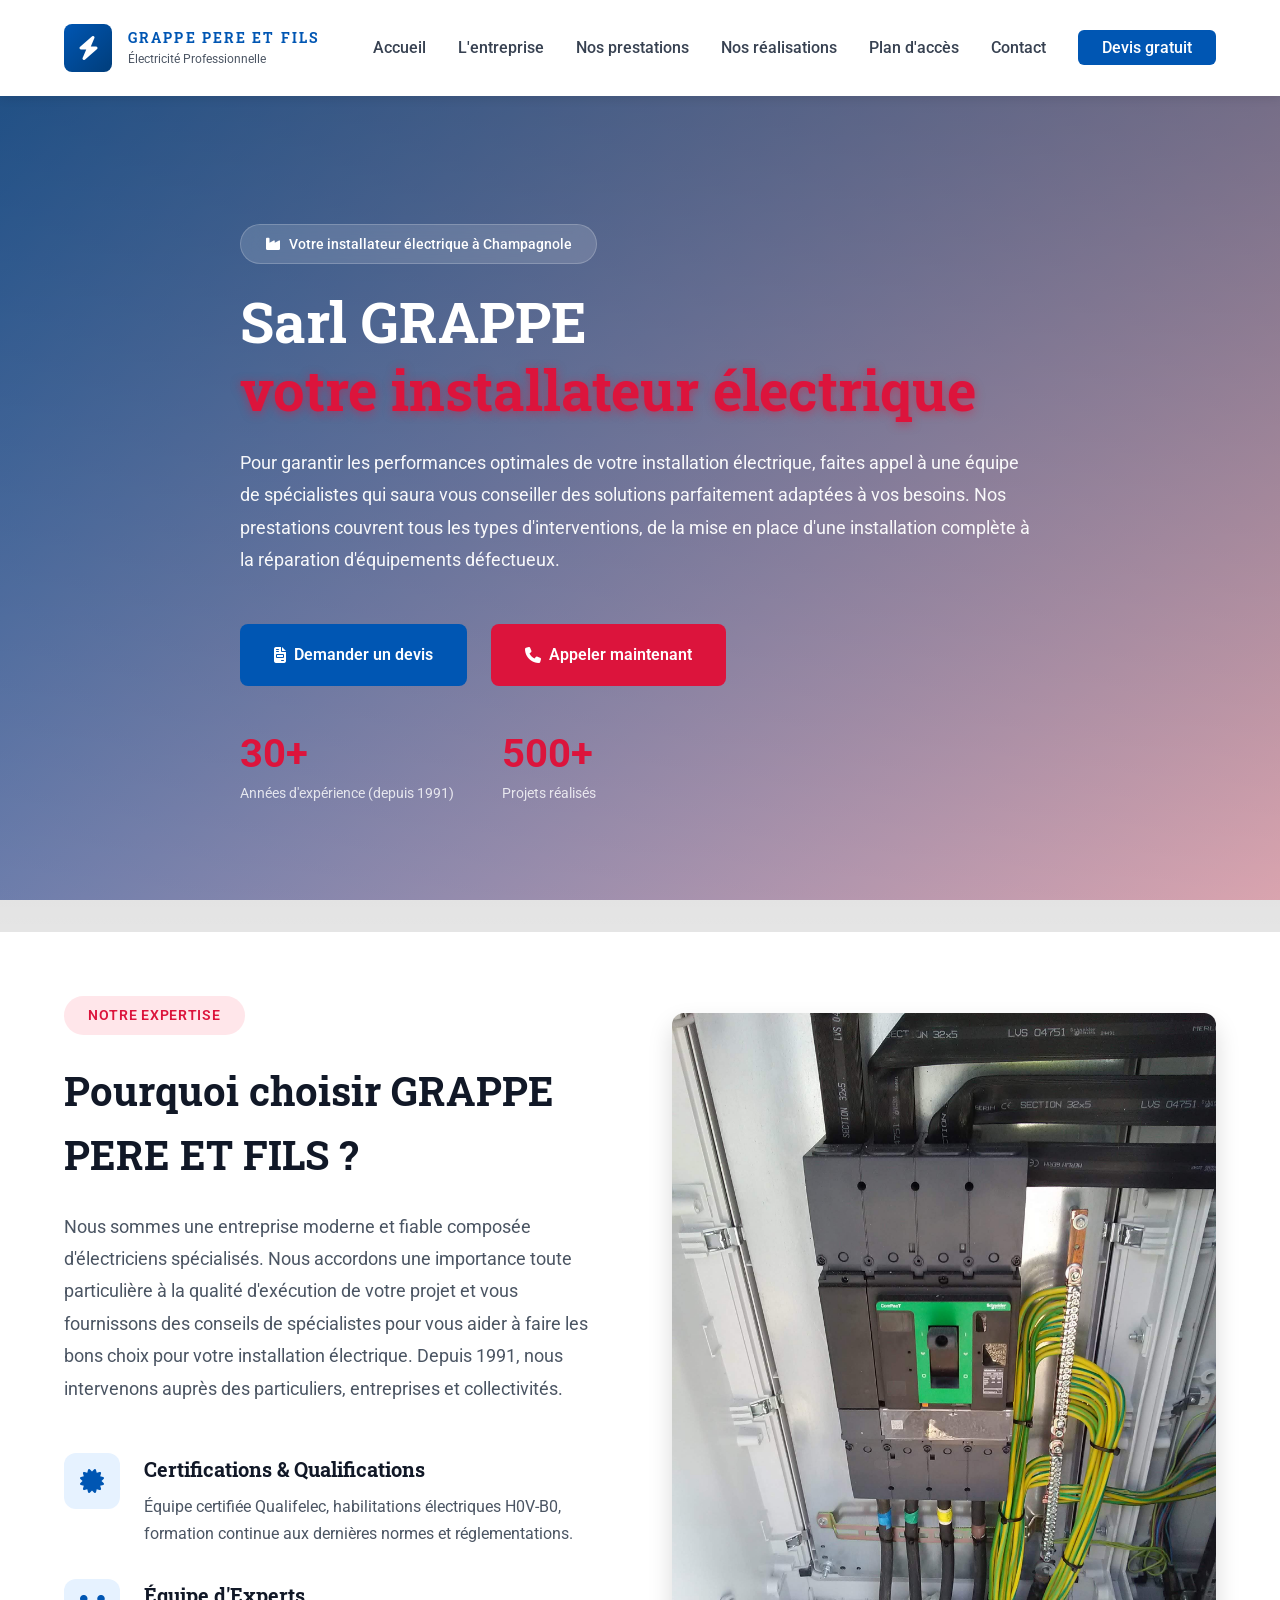
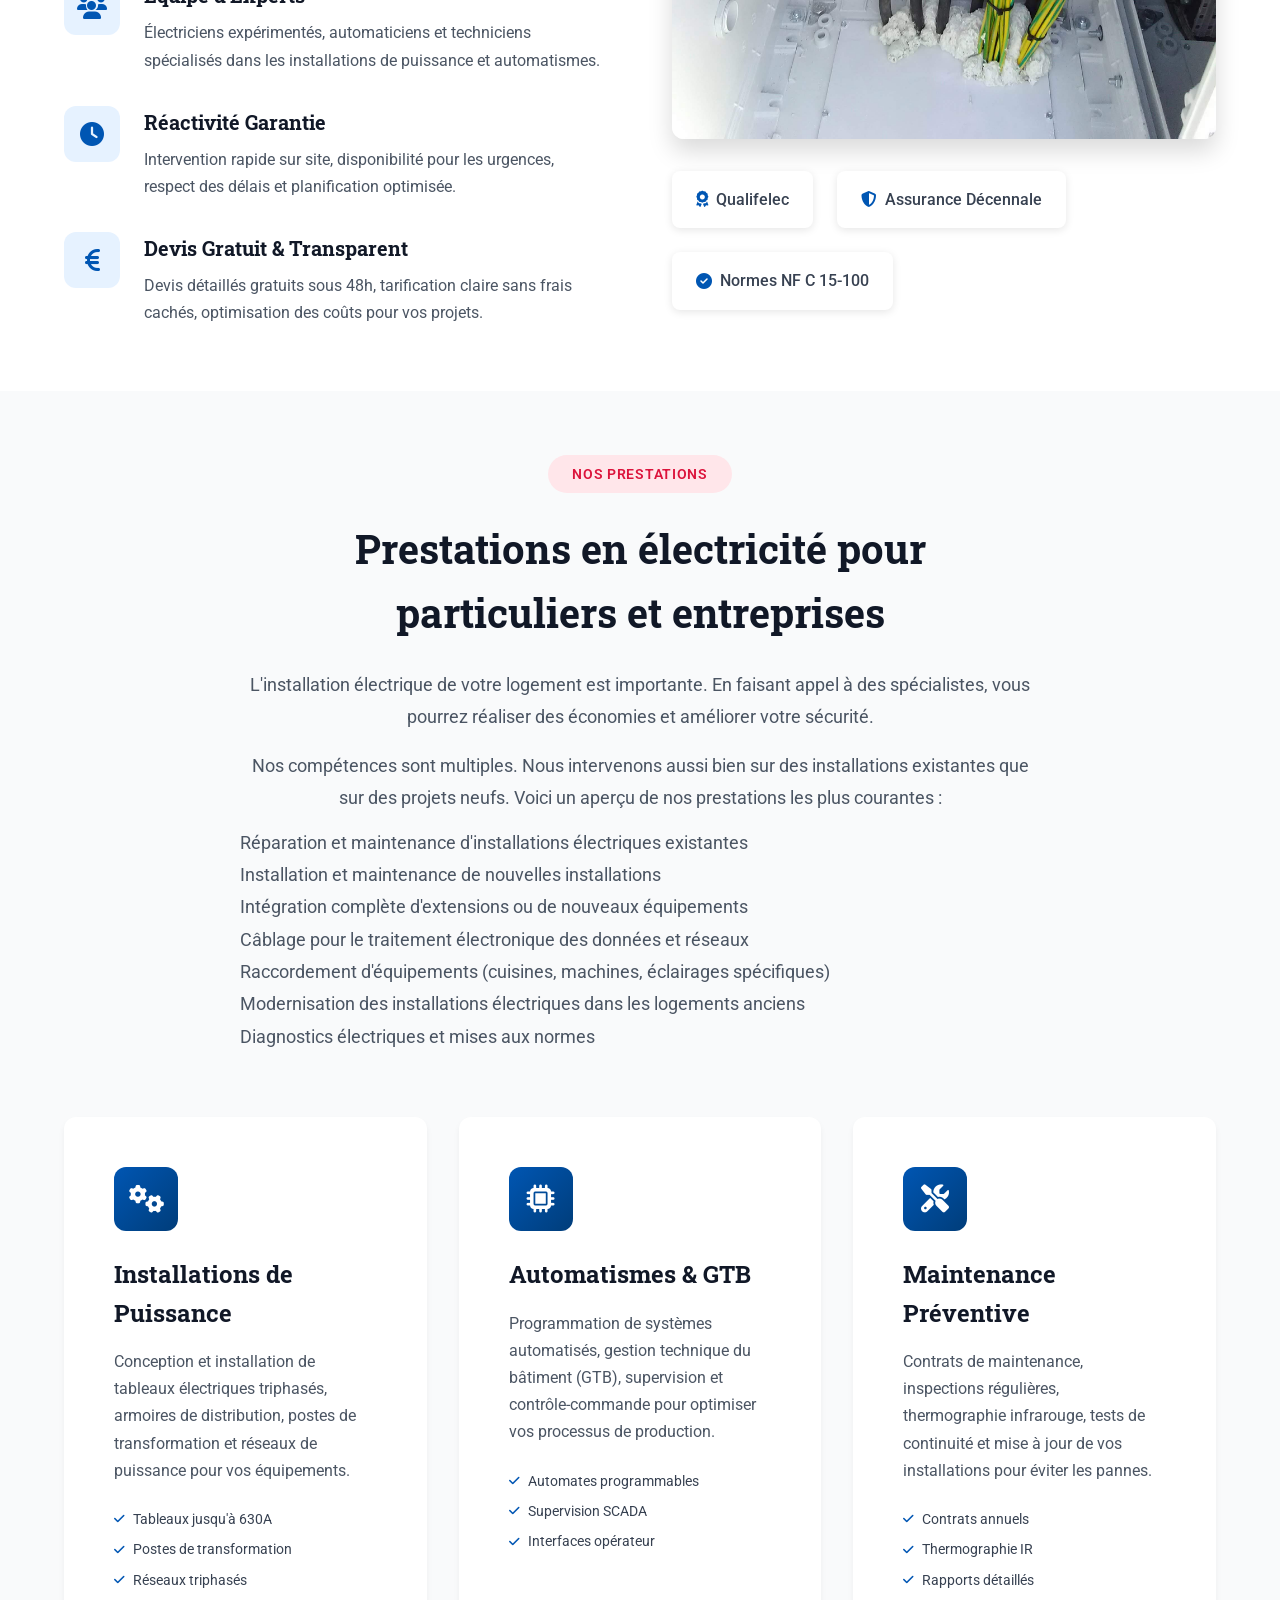
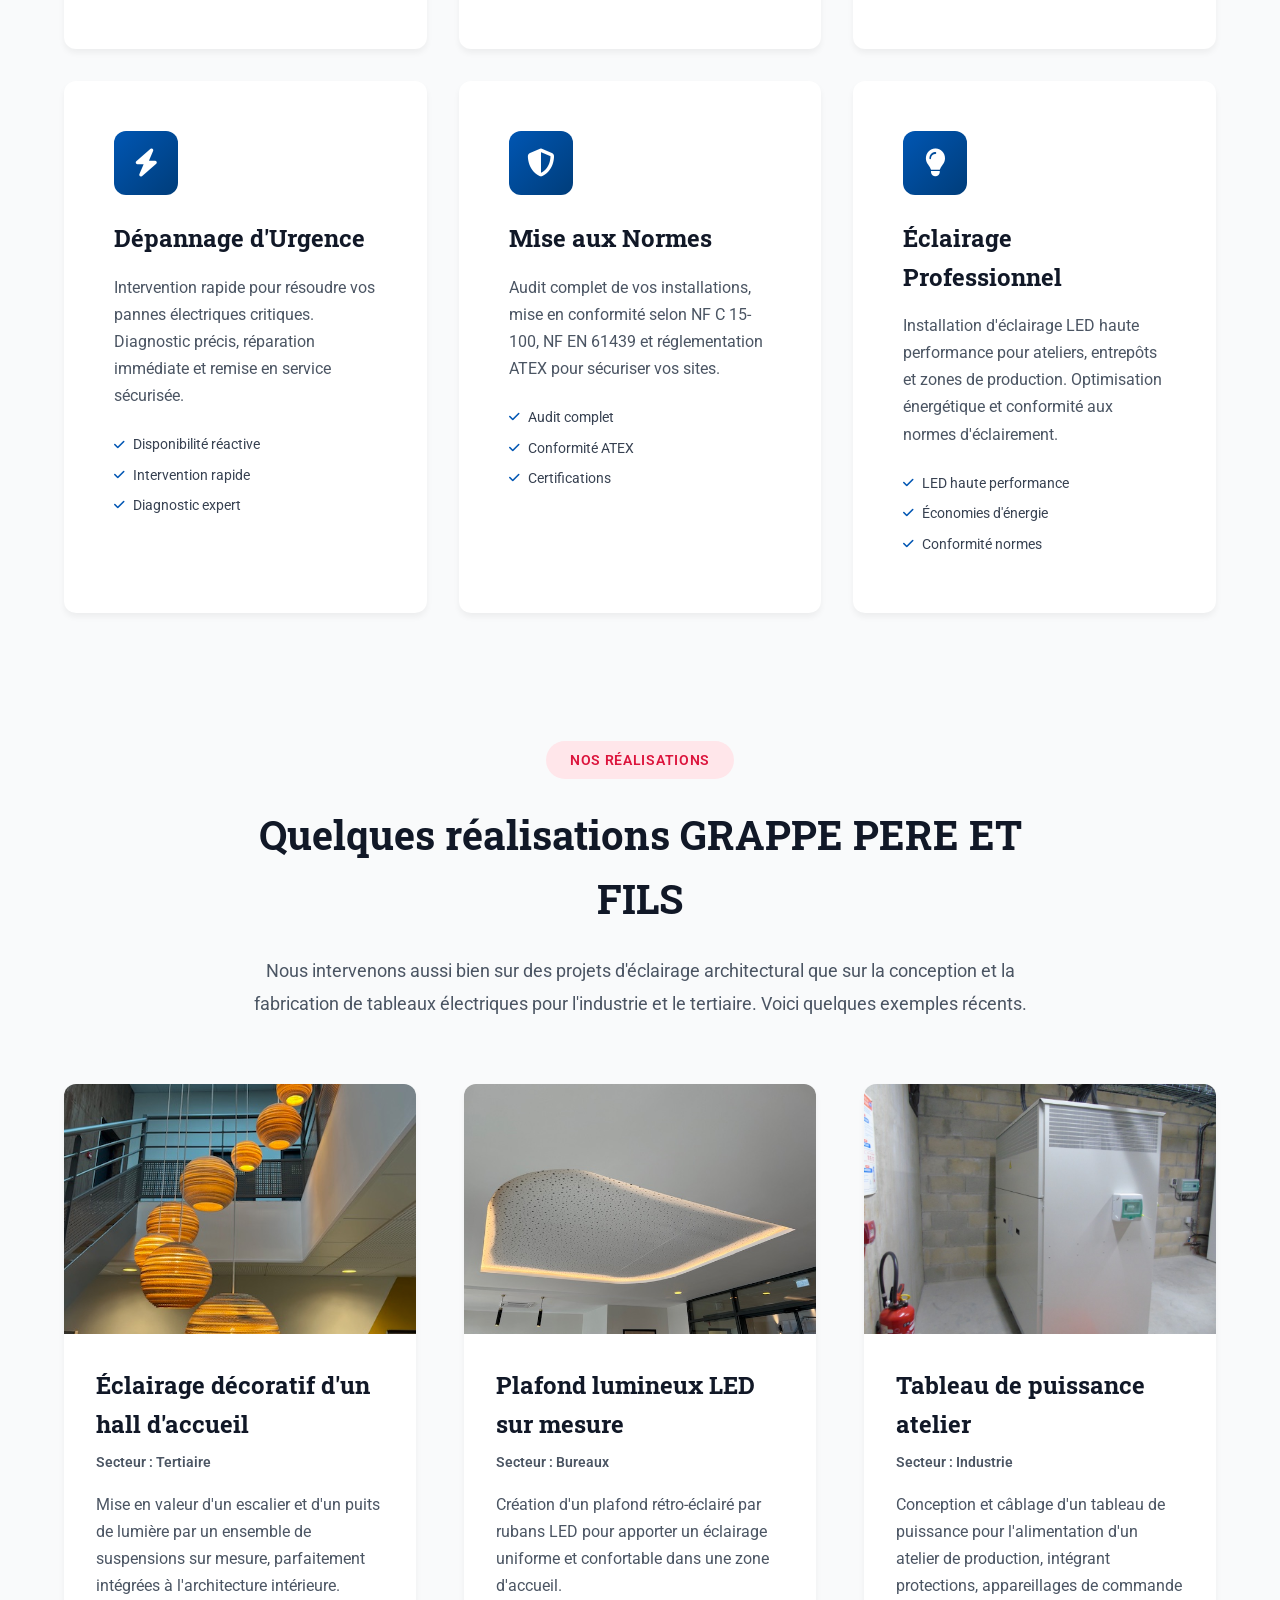
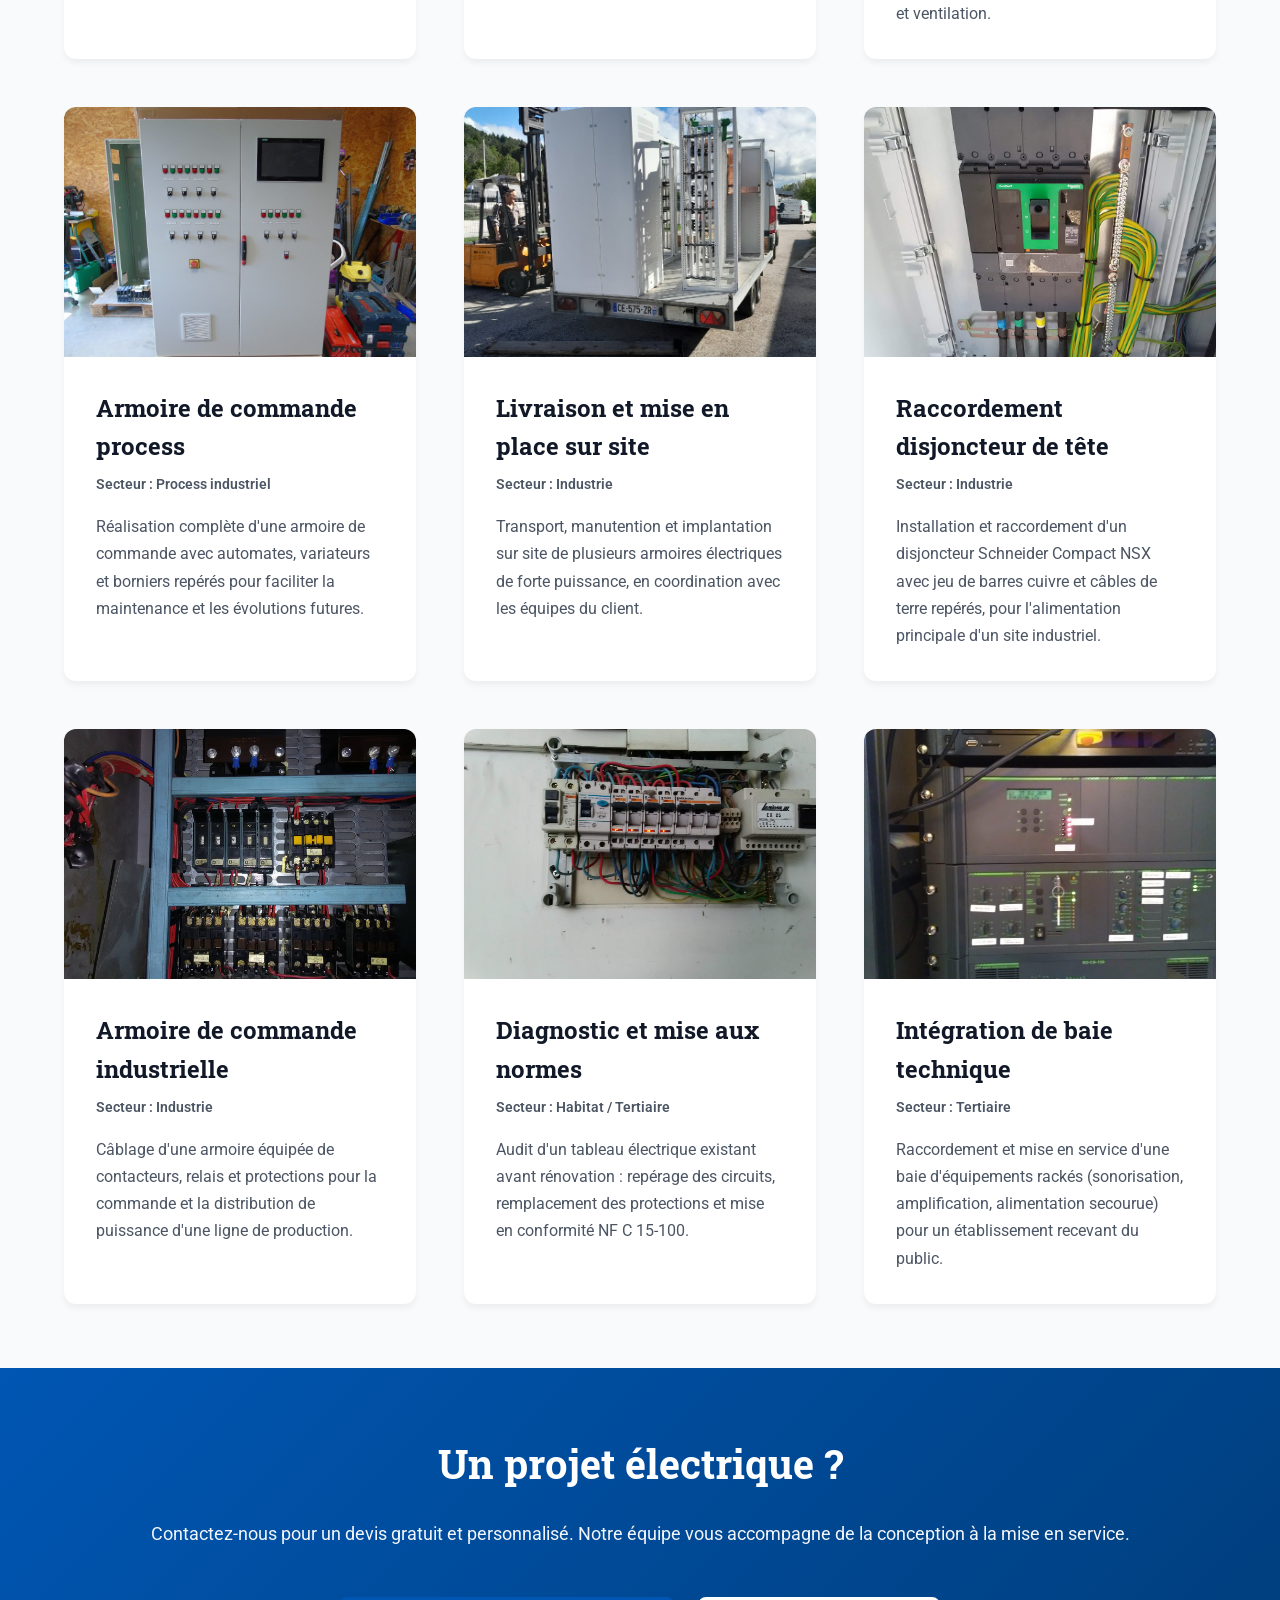
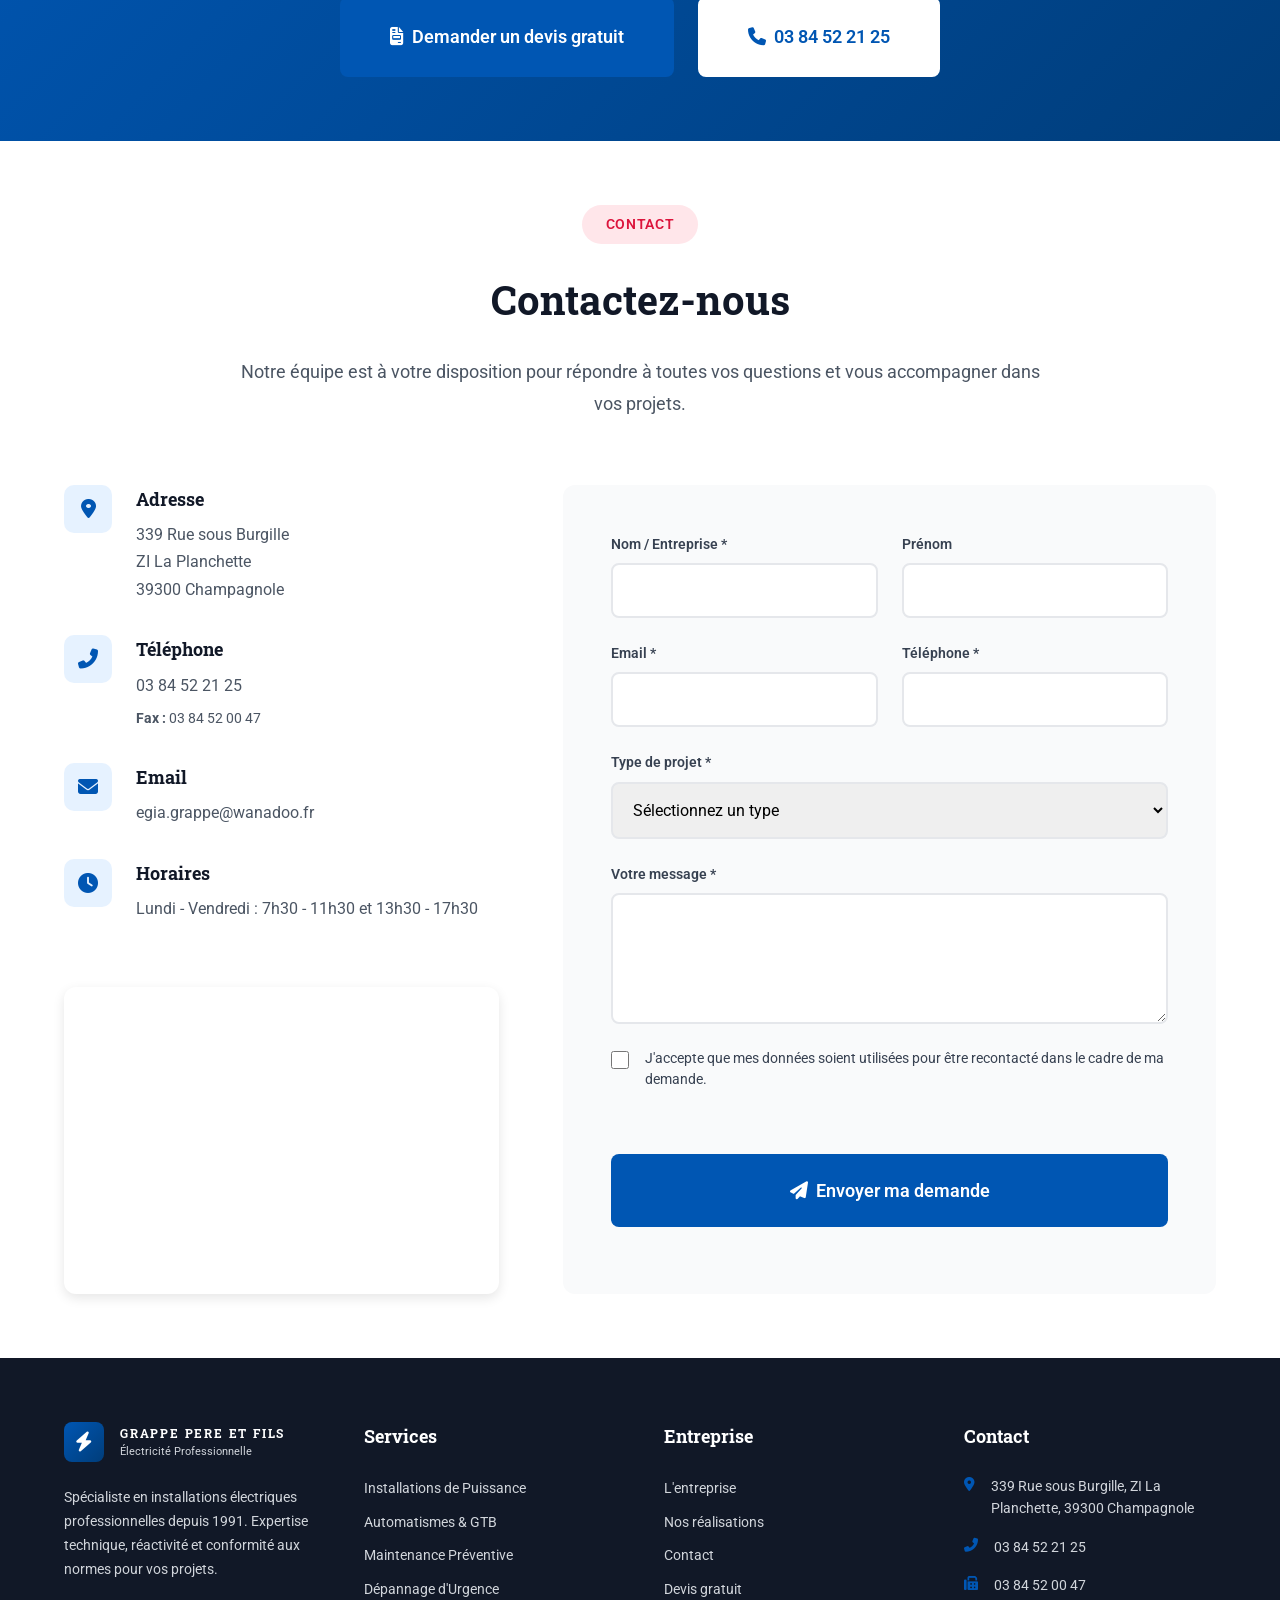
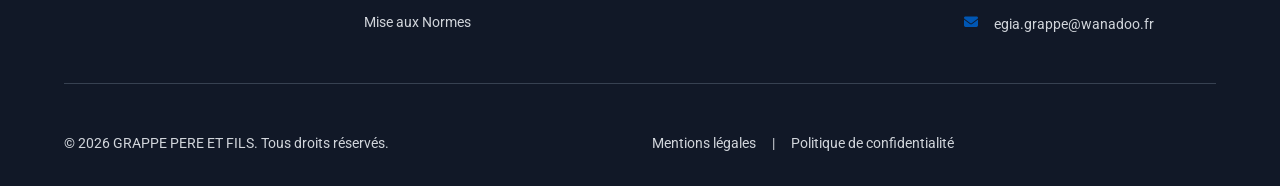
==== commit 8dbb9f58: "Aligner textes sur le site officiel egiagrappe.fr - Hero: reprendre le slogan et la description du s" ====
--- a/index.html
+++ b/index.html
@@ -3,16 +3,16 @@
 <head>
   <meta charset="UTF-8" />
   <meta name="viewport" content="width=device-width, initial-scale=1.0" />
-  <title>GRAPPE PERE ET FILS – Votre installateur électrique à Champagnole</title>
-  <meta name="description" content="GRAPPE PERE ET FILS, votre installateur électrique à Champagnole : études et installations, maintenance, diagnostics et mise aux normes pour ateliers, entreprises et habitats." />
+  <title>Sarl GRAPPE – Votre installateur électrique à Champagnole</title>
+  <meta name="description" content="Sarl GRAPPE, votre installateur électrique à Champagnole : installations électriques, diagnostics, systèmes de sécurité et mise aux normes pour particuliers et entreprises." />
   <meta name="keywords" content="Grappe, électricien Champagnole, installateur électrique, électricité industrielle, tableaux électriques, maintenance, diagnostic électrique" />
   <meta name="robots" content="index,follow" />
   <meta name="format-detection" content="telephone=no" />
   <link rel="canonical" href="https://www.egiagrappe.fr/" />
   <meta property="og:type" content="business.business" />
   <meta property="og:url" content="https://www.egiagrappe.fr/" />
-  <meta property="og:title" content="GRAPPE PERE ET FILS – Votre installateur électrique à Champagnole" />
-  <meta property="og:description" content="GRAPPE PERE ET FILS, entreprise familiale à Champagnole, réalise vos installations électriques, diagnostics, mises aux normes et maintenance." />
+  <meta property="og:title" content="Sarl GRAPPE – Votre installateur électrique à Champagnole" />
+  <meta property="og:description" content="Sarl GRAPPE, entreprise familiale à Champagnole, réalise vos installations électriques, diagnostics, systèmes de sécurité et mises aux normes." />
   <meta property="business:contact_data:country_name" content="France" />
   
   <!-- Preconnect pour performance -->
@@ -73,16 +73,17 @@
         <div class="hero-content">
           <div class="hero-badge">
             <i class="fas fa-industry"></i>
-            <span>Spécialiste Électricité Professionnelle</span>
+            <span>Votre installateur électrique à Champagnole</span>
           </div>
           <h1 class="hero-title">
-            Vos installations électriques<br />
-            <span class="highlight-red">entre de bonnes mains</span>
+            Sarl GRAPPE<br />
+            <span class="highlight-red">votre installateur électrique</span>
           </h1>
           <p class="hero-description">
-            GRAPPE PERE ET FILS accompagne les entreprises dans leurs projets électriques :
-            installations de puissance, tableaux triphasés, automatismes, maintenance préventive et dépannage d'urgence.
-            Expertise technique, réactivité et conformité aux normes.
+            Pour garantir les performances optimales de votre installation électrique, faites appel à une équipe de spécialistes
+            qui saura vous conseiller des solutions parfaitement adaptées à vos besoins.
+            Nos prestations couvrent tous les types d'interventions, de la mise en place d'une installation complète
+            à la réparation d'équipements défectueux.
           </p>
           <div class="hero-cta">
             <a href="#contact" class="btn btn-primary">
@@ -116,9 +117,11 @@
             <span class="section-badge">Notre Expertise</span>
             <h2 class="section-title">Pourquoi choisir GRAPPE PERE ET FILS ?</h2>
             <p class="expertise-intro">
-              Depuis 1991, GRAPPE PERE ET FILS met son savoir-faire en électricité professionnelle au service des entreprises et collectivités.
-              Avec plus de 30 ans d'expérience, nous maîtrisons tous les aspects techniques des installations électriques,
-              de la petite PME aux grands sites industriels et tertiaires.
+              Nous sommes une entreprise moderne et fiable composée d'électriciens spécialisés.
+              Nous accordons une importance toute particulière à la qualité d'exécution de votre projet
+              et vous fournissons des conseils de spécialistes pour vous aider à faire les bons choix
+              pour votre installation électrique. Depuis 1991, nous intervenons auprès des particuliers,
+              entreprises et collectivités.
             </p>
             
             <div class="expertise-list">
@@ -166,7 +169,7 @@
           
           <div class="expertise-visual">
             <div class="expertise-image">
-              <img src="https://images.unsplash.com/photo-1581091226825-a6a2a5aee158?auto=format&fit=crop&w=1200&q=80" alt="Tableau électrique" loading="lazy" />
+              <img src="assets/disjoncteur-puissance.jpg" alt="Installation disjoncteur de puissance" loading="lazy" />
             </div>
             <div class="expertise-badges">
               <div class="badge-item">
@@ -194,9 +197,8 @@
           <span class="section-badge">Nos prestations</span>
           <h2 class="section-title">Prestations en électricité pour particuliers et entreprises</h2>
           <p class="section-description">
-            L'installation électrique de vos locaux – habitation, commerce ou atelier – est essentielle pour votre sécurité
-            et vos économies d'énergie. En faisant appel à une équipe spécialisée, vous bénéficiez de conseils adaptés
-            et d'une réalisation conforme aux normes en vigueur.
+            L'installation électrique de votre logement est importante. En faisant appel à des spécialistes,
+            vous pourrez réaliser des économies et améliorer votre sécurité.
           </p>
           <p class="section-description" style="margin-top: 1rem;">
             Nos compétences sont multiples. Nous intervenons aussi bien sur des installations existantes que sur des projets neufs.
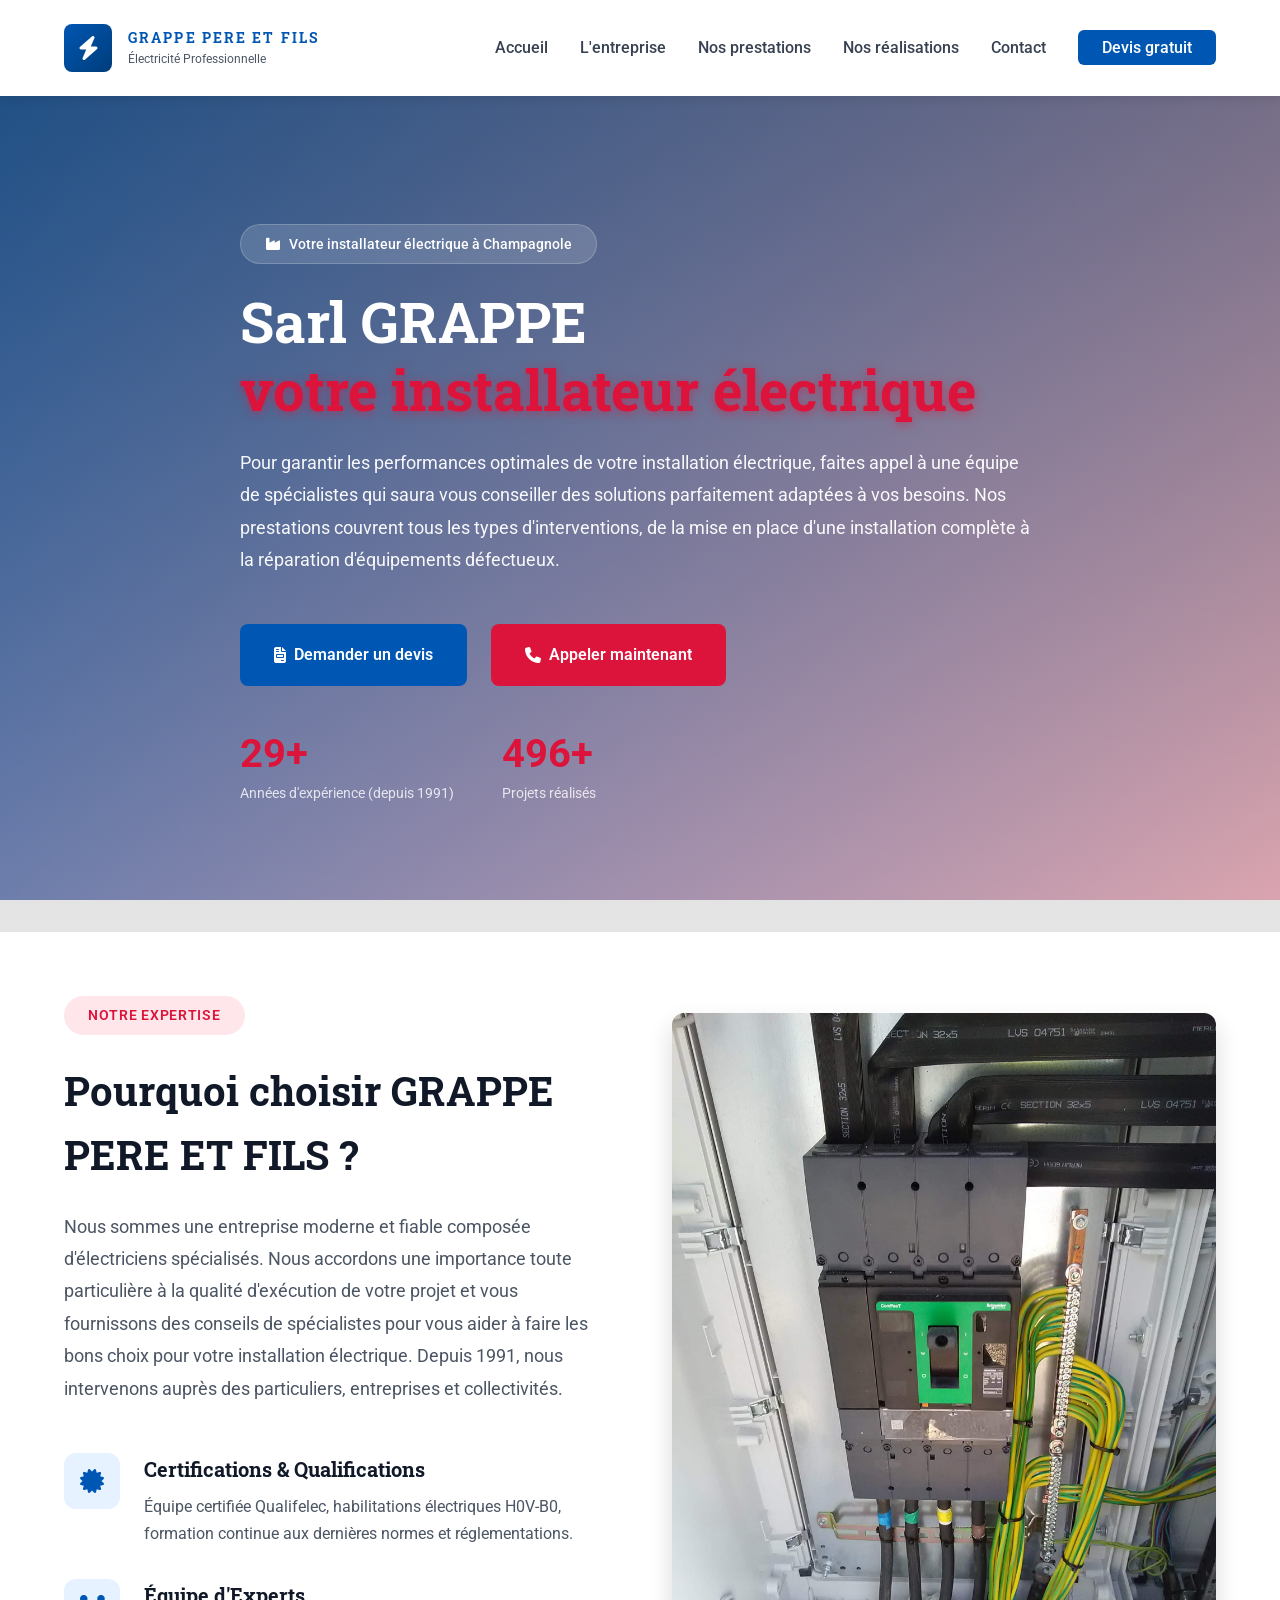
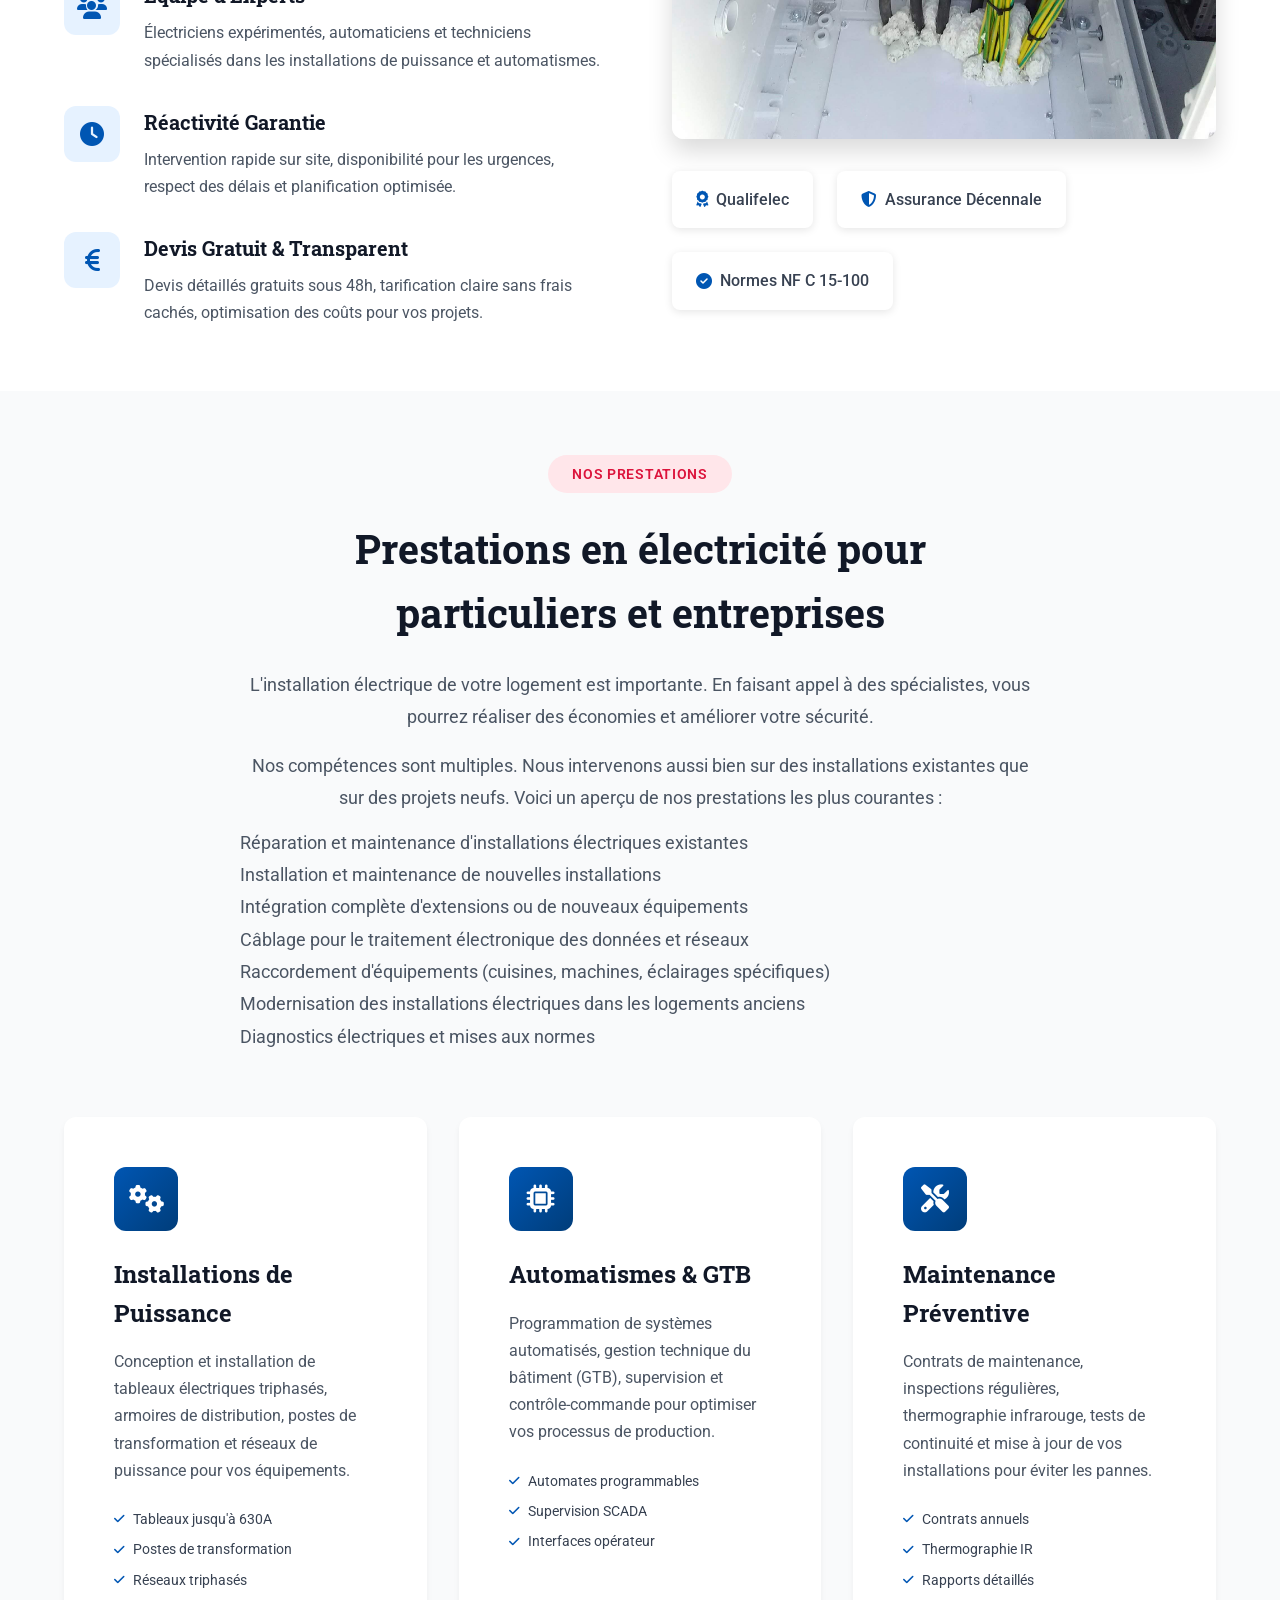
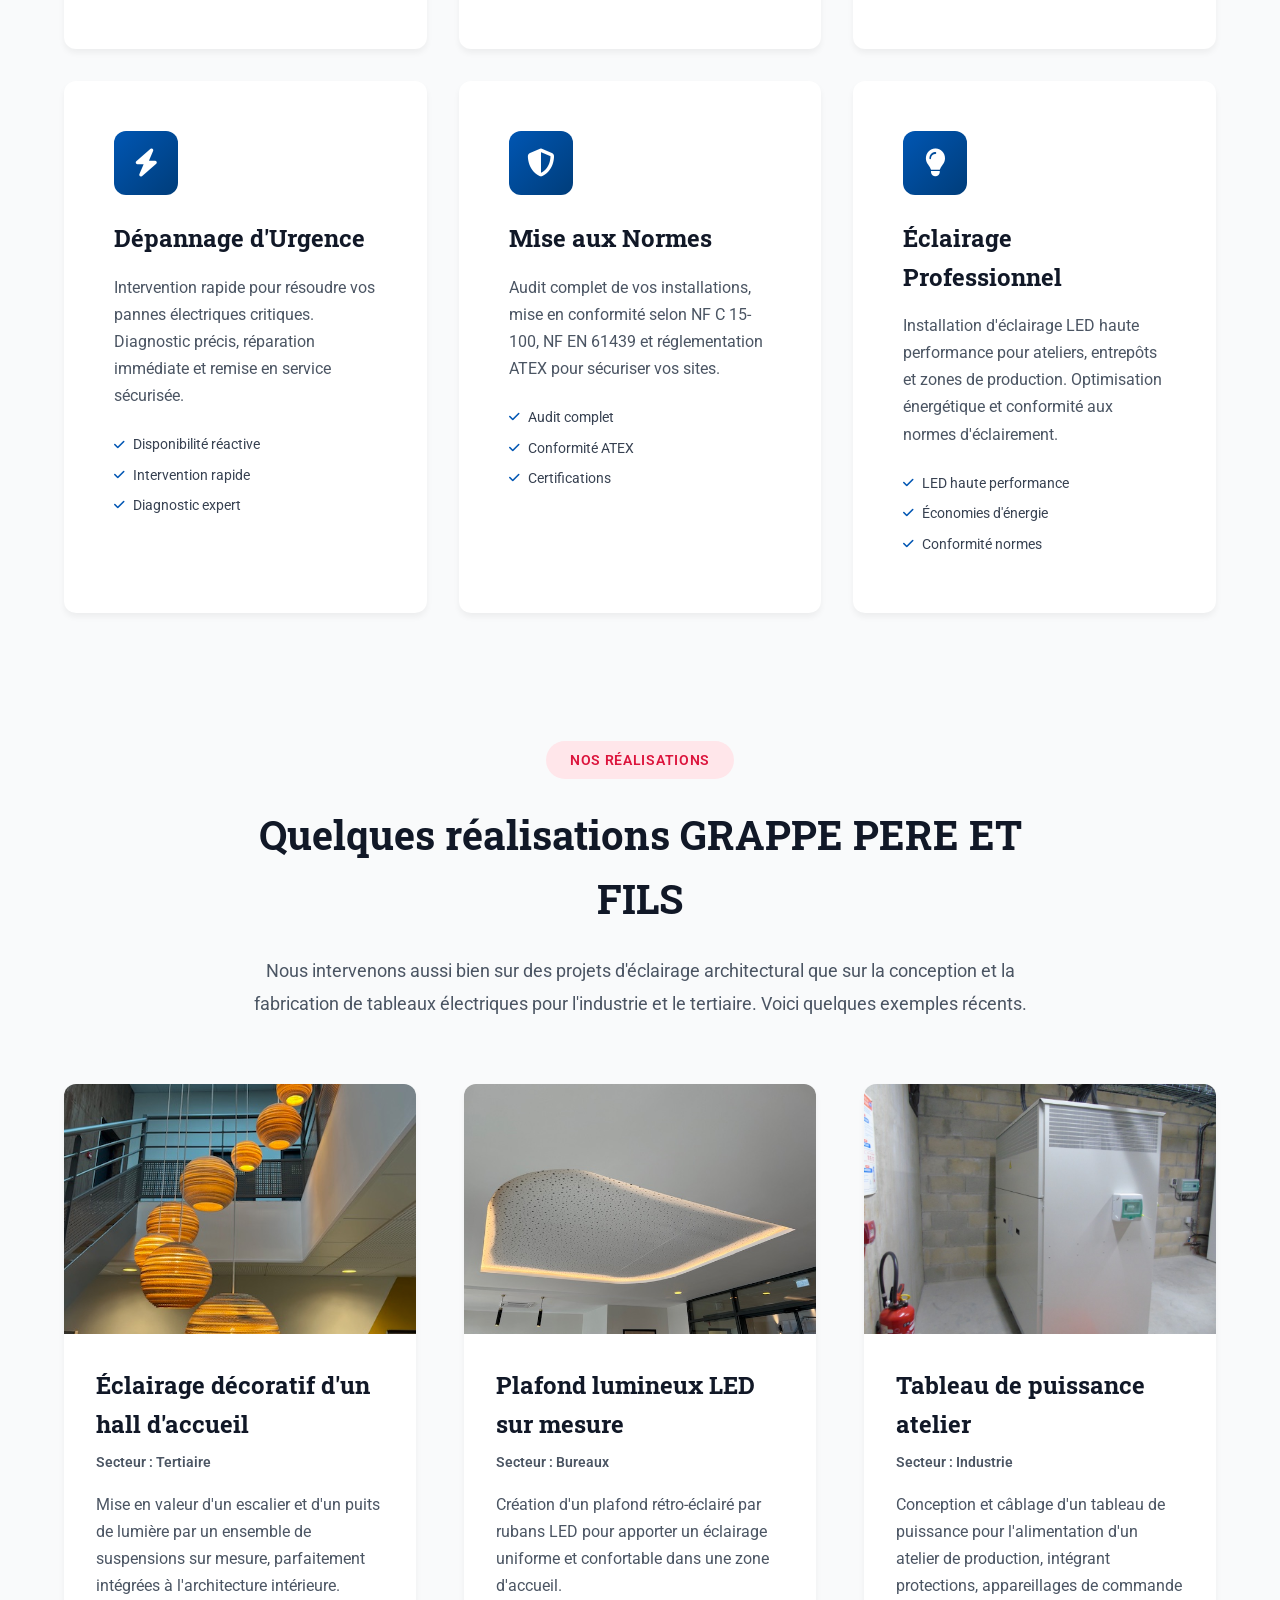
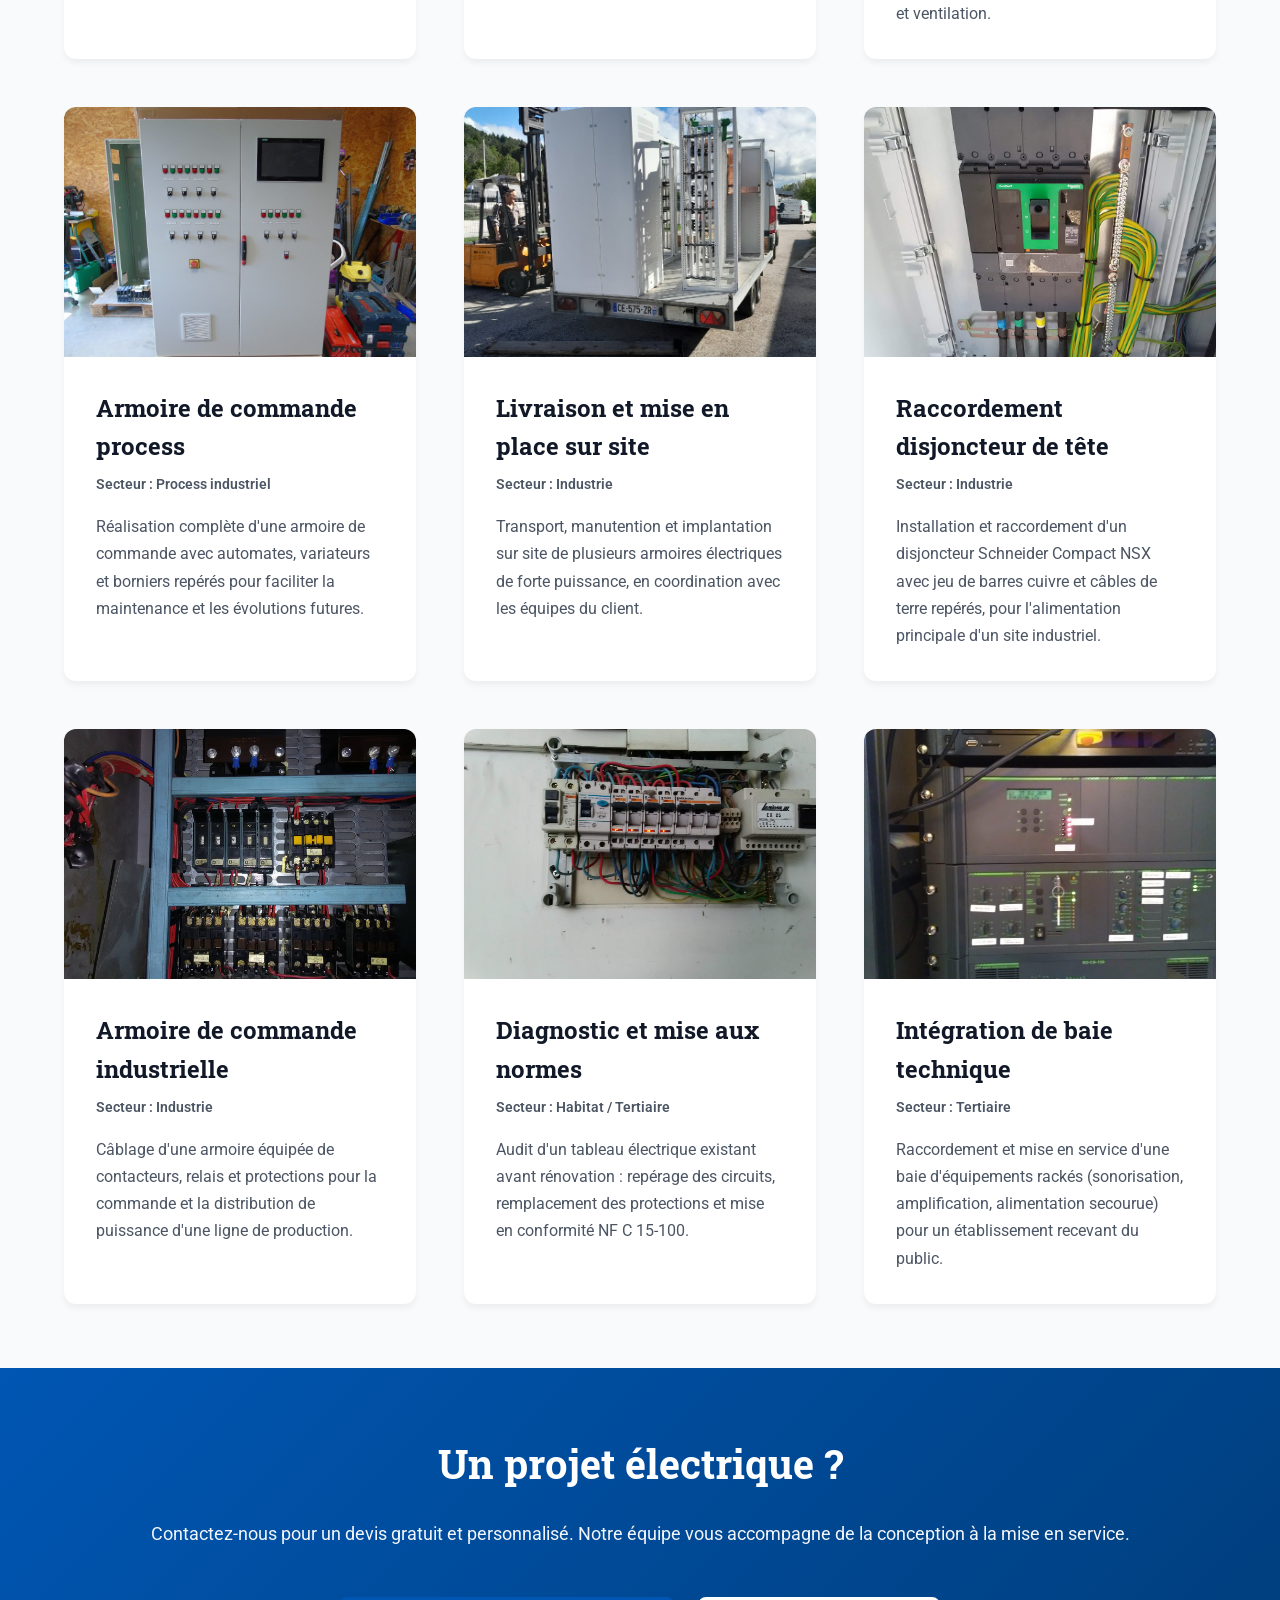
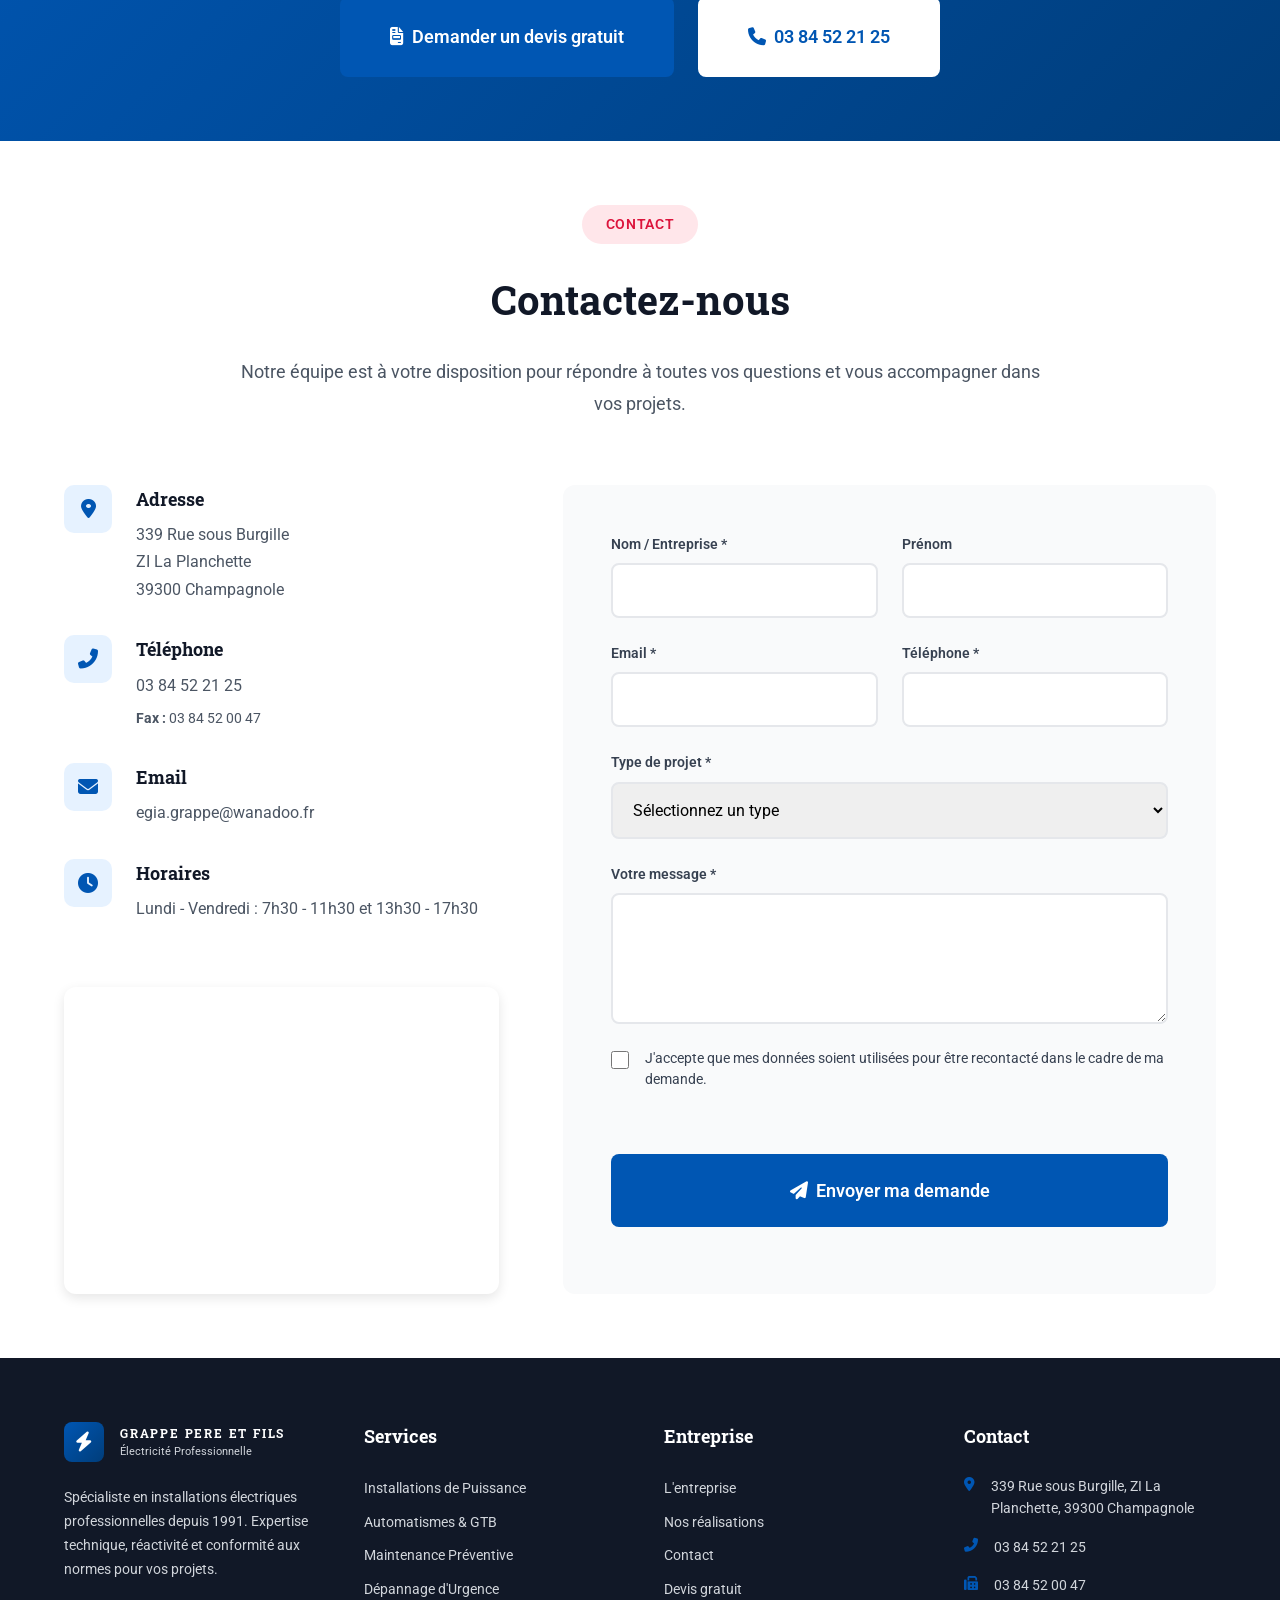
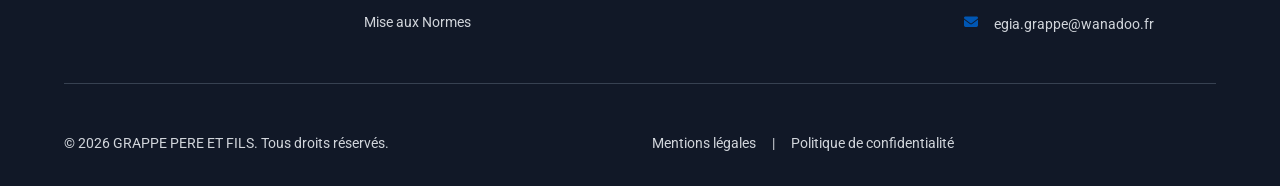
==== commit edfefaa4: "Supprimer Plan d'acces du nav et rendre le formulaire fonctionnel - Retirer le lien Plan d'acces du " ====
--- a/index.html
+++ b/index.html
@@ -54,7 +54,6 @@
           <li><a href="#expertise" class="nav-link">L'entreprise</a></li>
           <li><a href="#services" class="nav-link">Nos prestations</a></li>
           <li><a href="#realisations" class="nav-link">Nos réalisations</a></li>
-          <li><a href="#plan-acces" class="nav-link">Plan d'accès</a></li>
           <li><a href="#contact" class="nav-link">Contact</a></li>
           <li><a href="#contact" class="nav-link btn-nav">Devis gratuit</a></li>
         </ul>
@@ -519,7 +518,7 @@
           </div>
 
           <div class="contact-form-wrapper">
-            <form class="contact-form" id="contactForm" novalidate>
+            <form class="contact-form" id="contactForm" action="https://formsubmit.co/egia.grappe@wanadoo.fr" method="POST" novalidate>
               <div class="form-row">
                 <div class="form-group">
                   <label for="nom">Nom / Entreprise *</label>
@@ -565,11 +564,12 @@
                 <label for="rgpd">J'accepte que mes données soient utilisées pour être recontacté dans le cadre de ma demande.</label>
               </div>
 
-              <!-- Champ honeypot anti-spam (doit rester vide) -->
-              <div class="form-group" style="display: none;">
-                <label for="website">Site web (ne pas remplir)</label>
-                <input type="text" id="website" name="website" autocomplete="off" />
-              </div>
+              <!-- FormSubmit configuration -->
+              <input type="hidden" name="_subject" value="Nouveau message depuis egiagrappe.fr" />
+              <input type="hidden" name="_captcha" value="false" />
+              <input type="hidden" name="_next" value="https://www.egiagrappe.fr/#contact" />
+              <input type="hidden" name="_template" value="table" />
+              <input type="text" name="_honey" style="display:none" />
 
               <!-- Message de statut formulaire -->
               <div id="formMessage" class="form-message" aria-live="polite"></div>
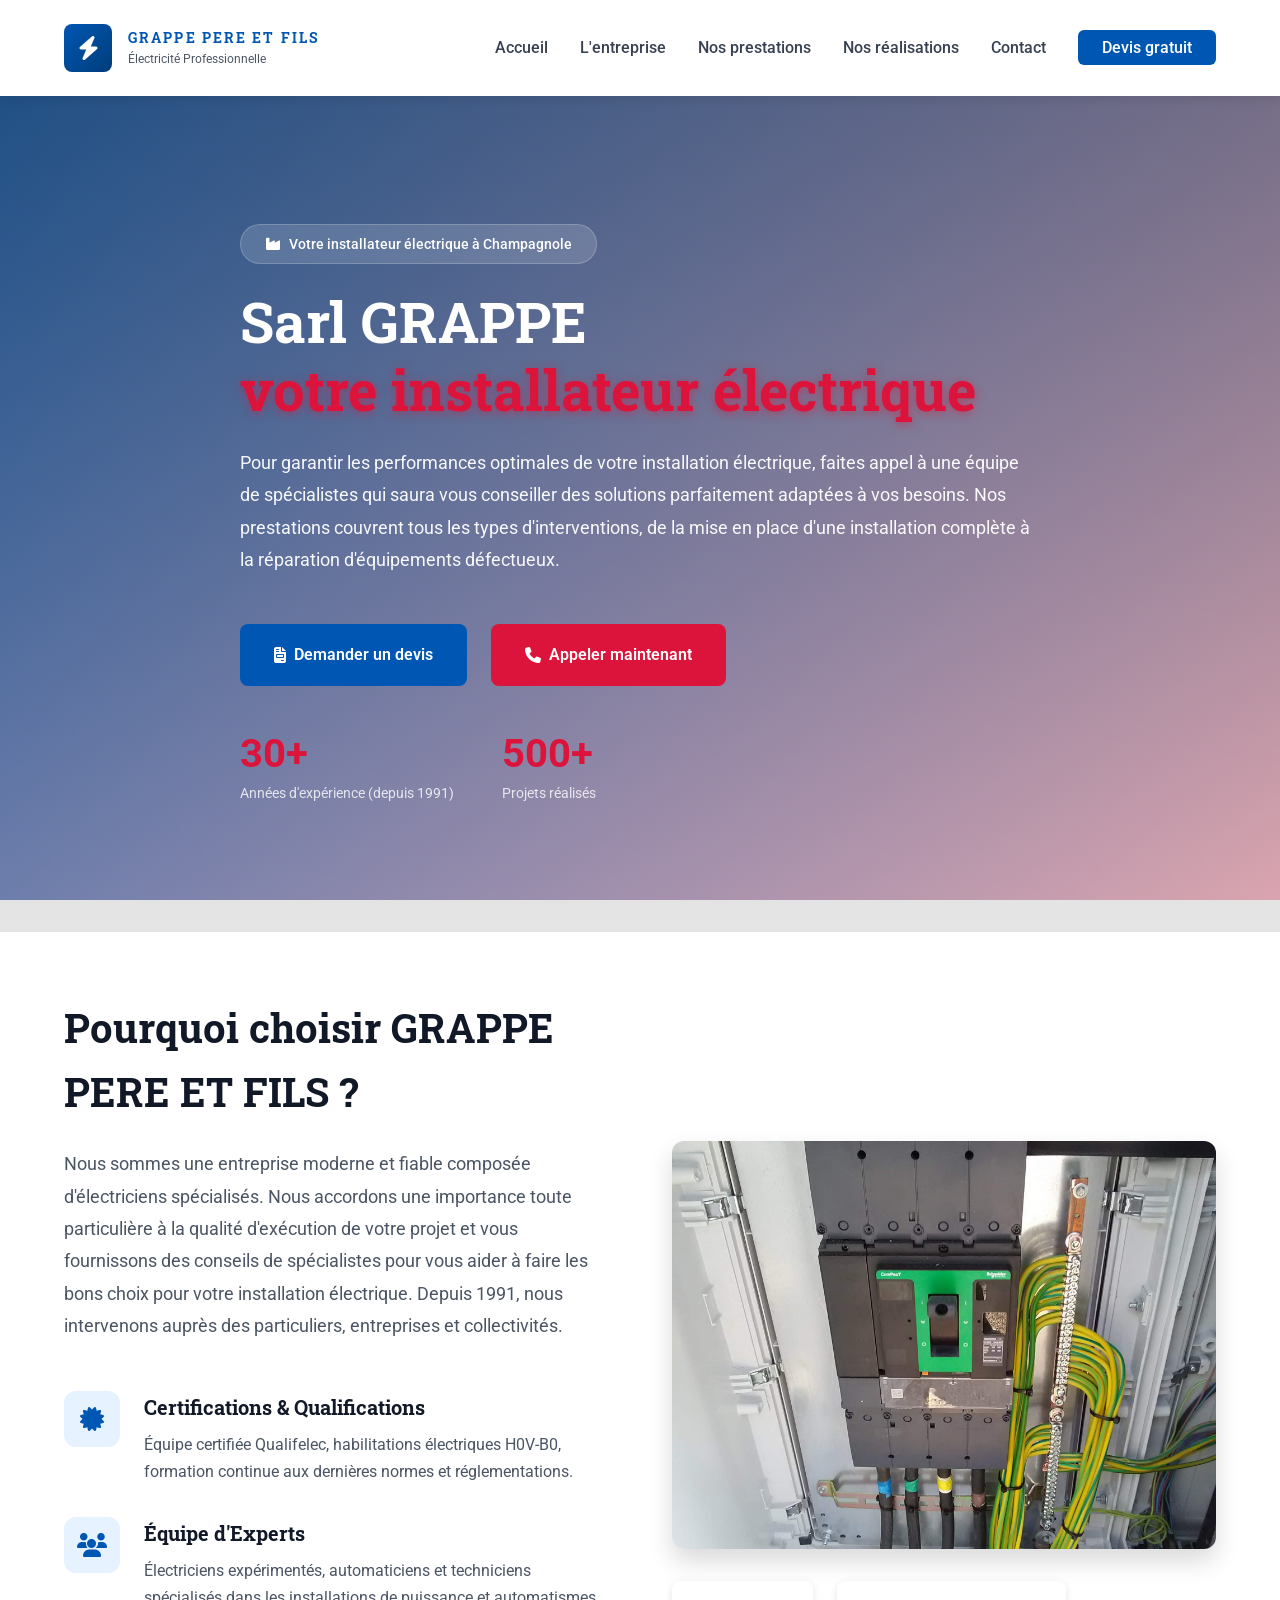
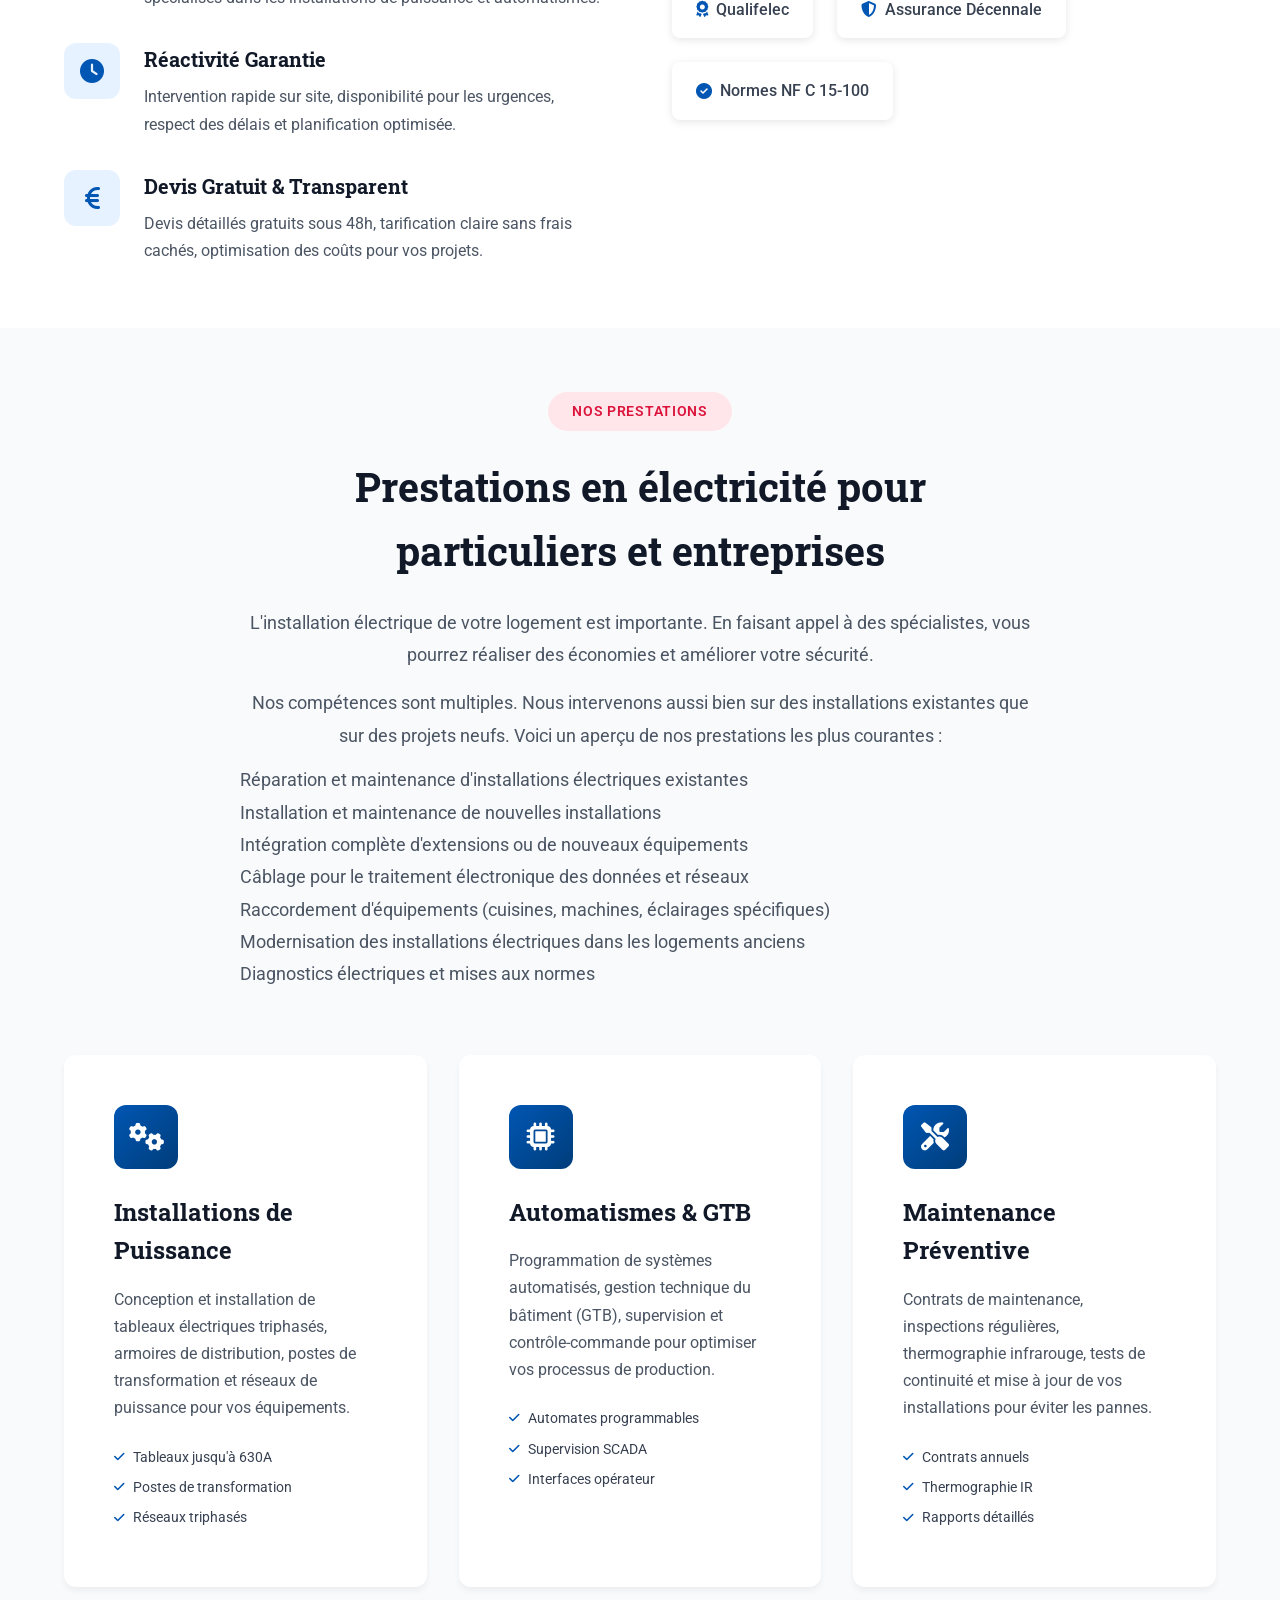
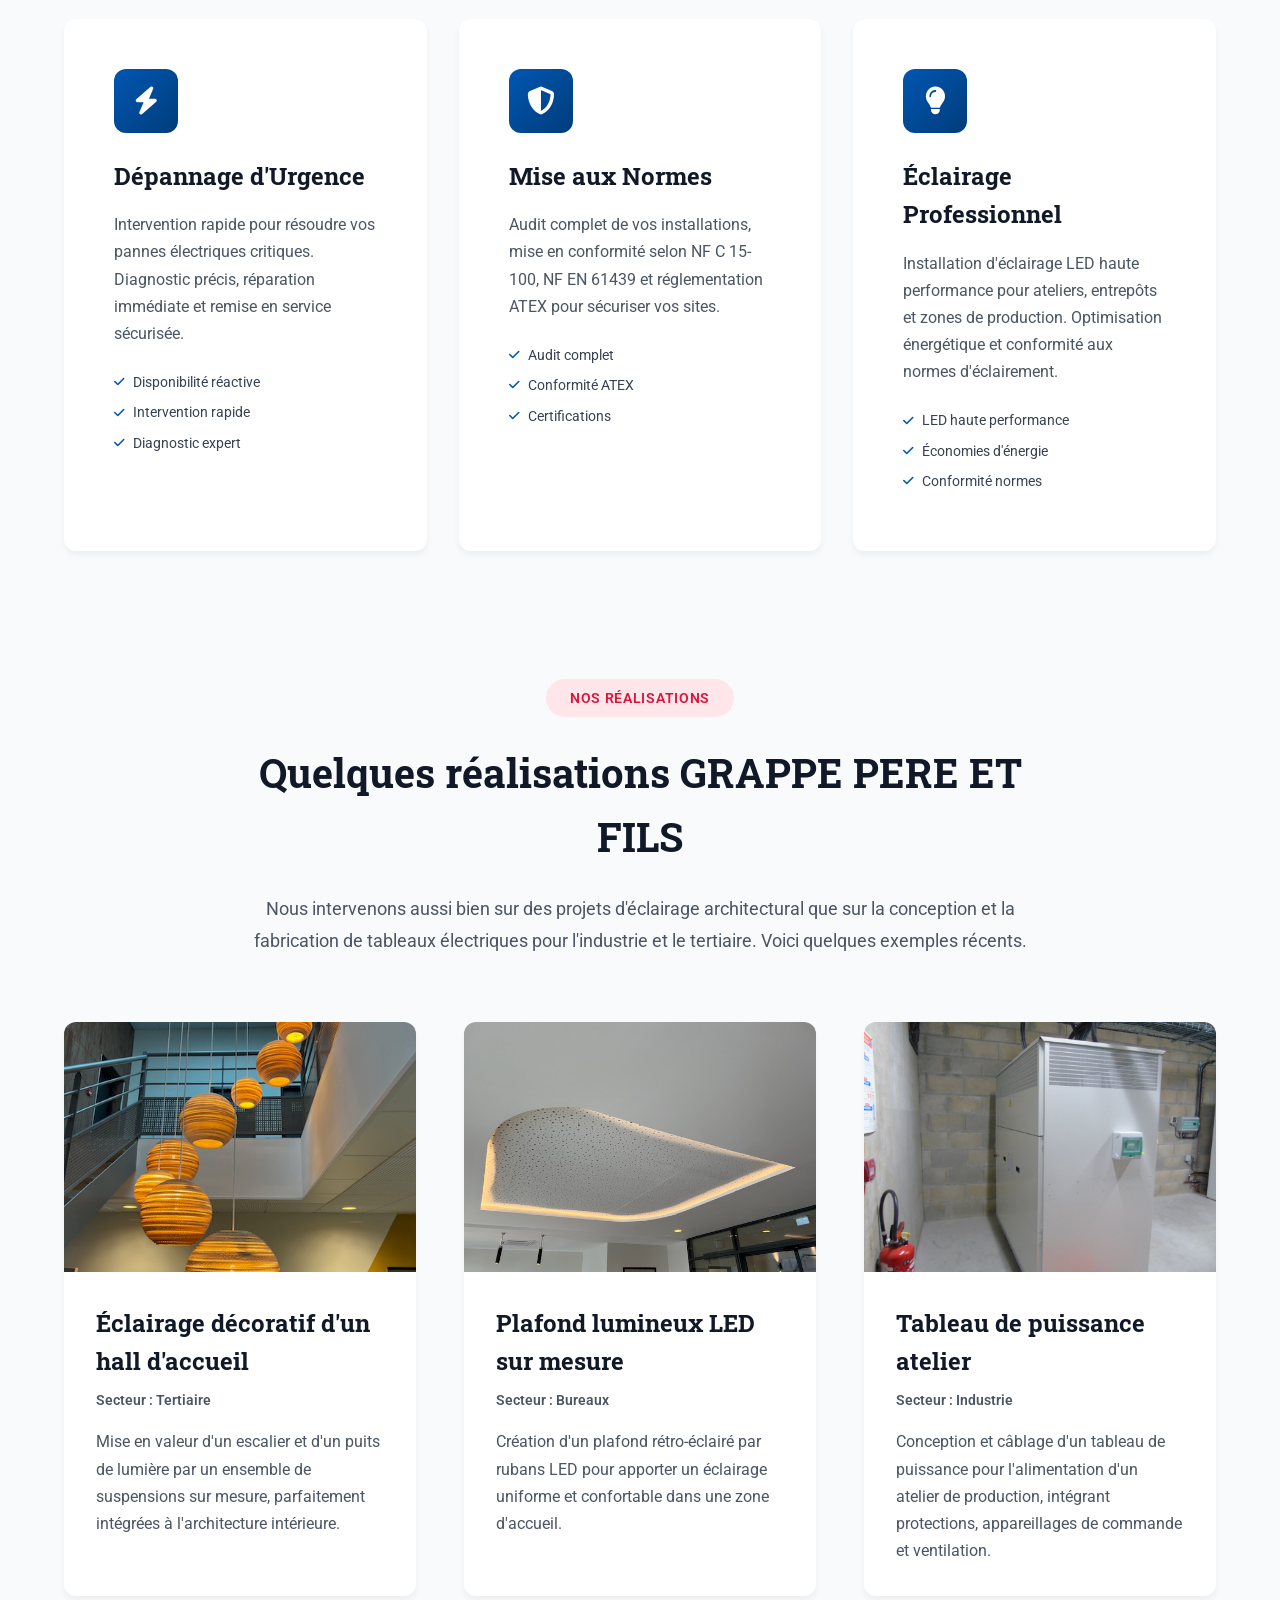
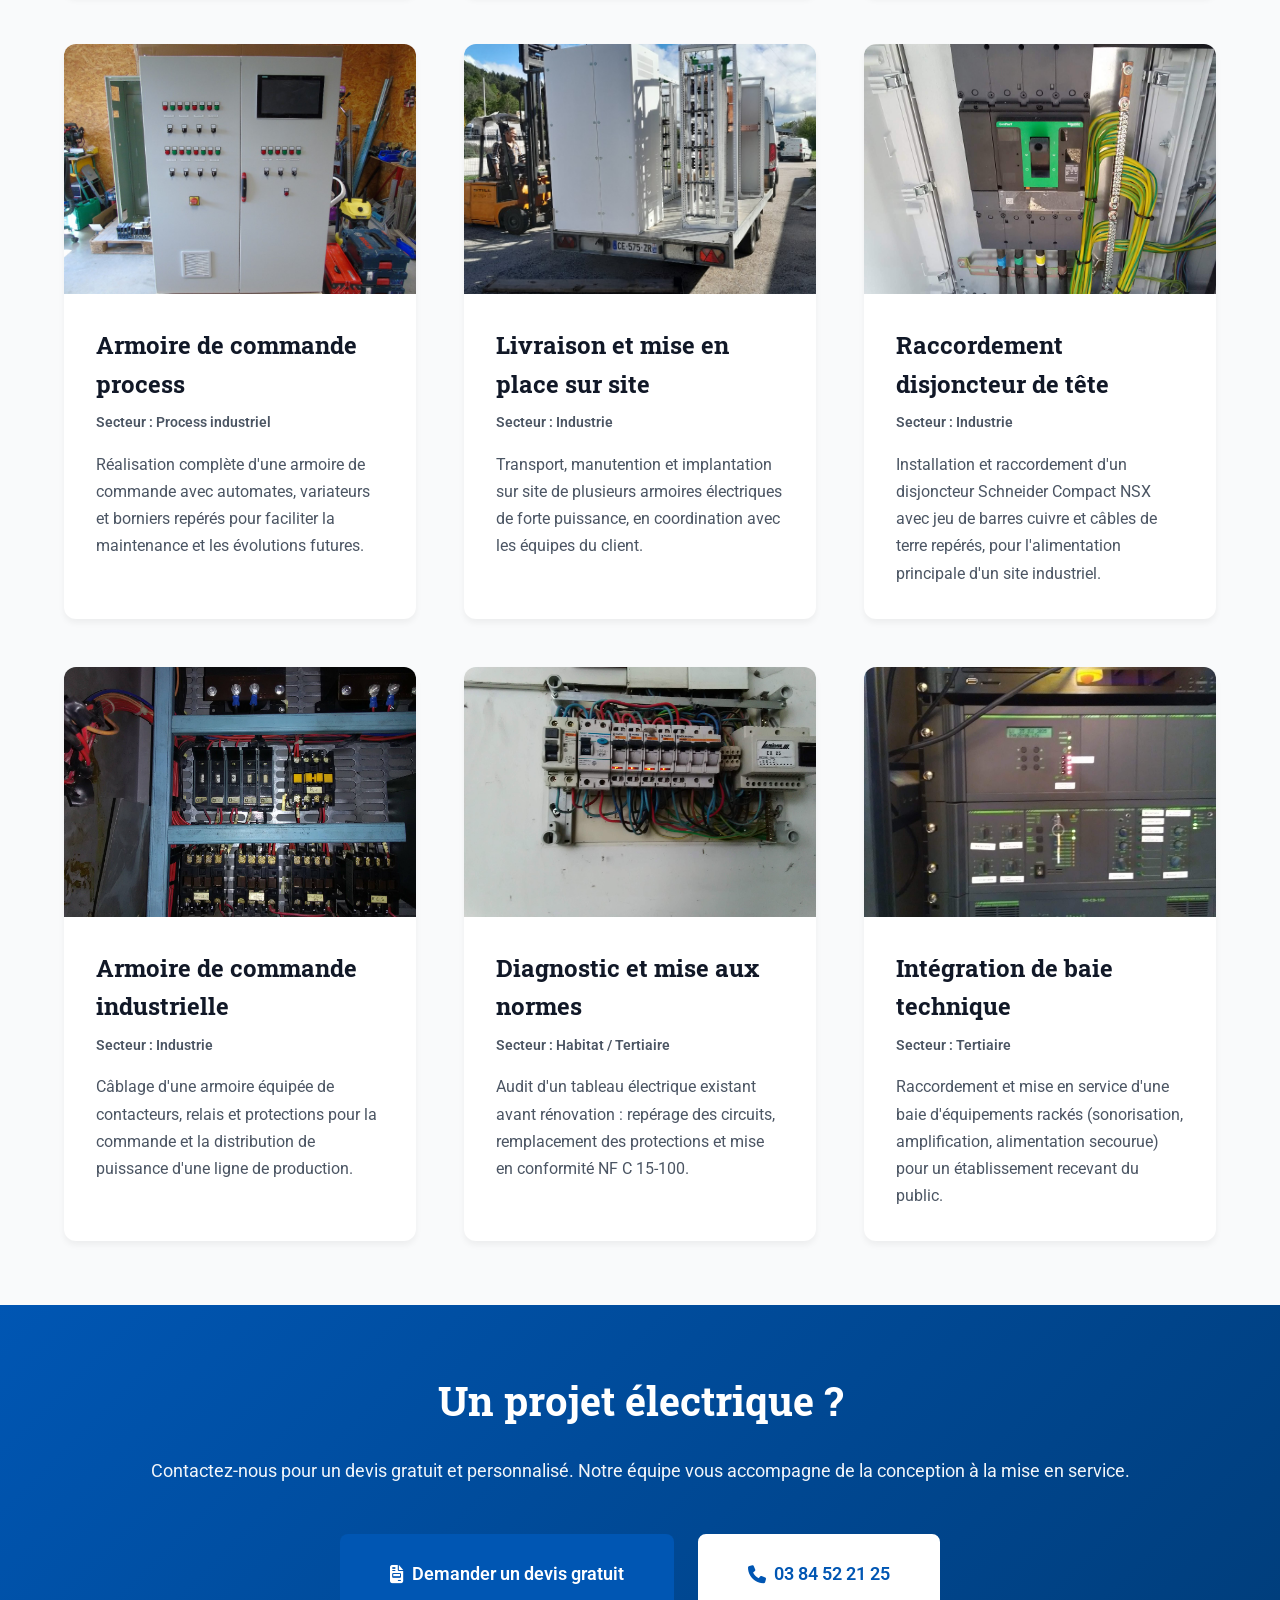
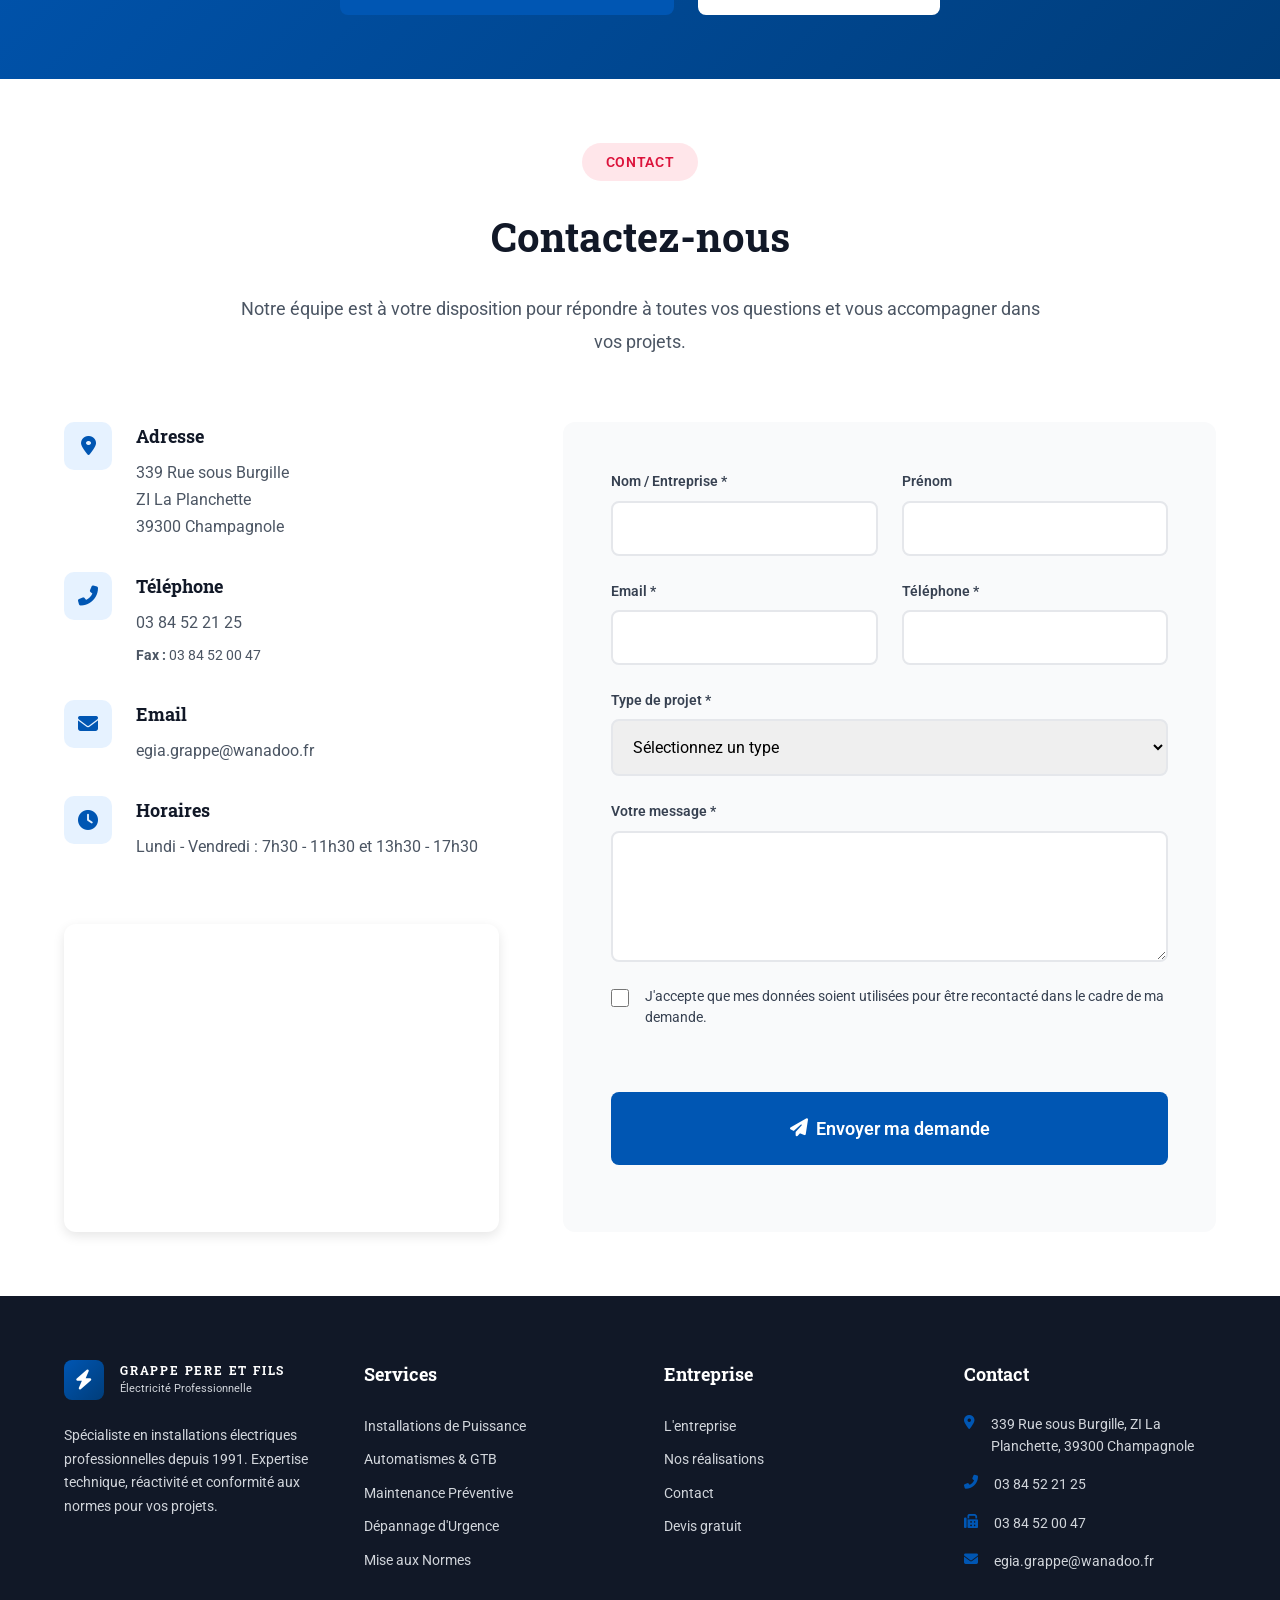
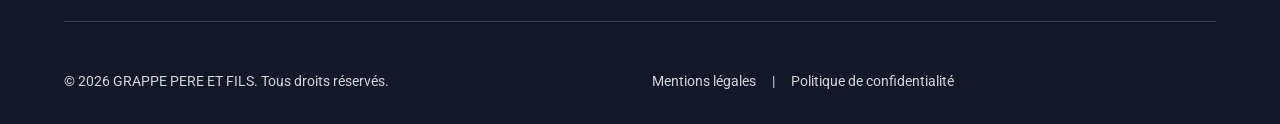
==== commit 7bbef08e: "Carrousel automatique dans section L'entreprise, retirer badge Notre Expertise - Remplacer image uni" ====
--- a/index.html
+++ b/index.html
@@ -113,7 +113,6 @@
       <div class="container">
         <div class="expertise-content">
           <div class="expertise-text">
-            <span class="section-badge">Notre Expertise</span>
             <h2 class="section-title">Pourquoi choisir GRAPPE PERE ET FILS ?</h2>
             <p class="expertise-intro">
               Nous sommes une entreprise moderne et fiable composée d'électriciens spécialisés.
@@ -167,8 +166,18 @@
           </div>
           
           <div class="expertise-visual">
-            <div class="expertise-image">
-              <img src="assets/disjoncteur-puissance.jpg" alt="Installation disjoncteur de puissance" loading="lazy" />
+            <div class="expertise-carousel">
+              <div class="carousel-track">
+                <img src="assets/disjoncteur-puissance.jpg" alt="Installation disjoncteur de puissance" class="carousel-slide active" />
+                <img src="assets/armoire-contacteurs.jpg" alt="Armoire de commande industrielle" class="carousel-slide" />
+                <img src="assets/DSC01043.png" alt="Tableau de puissance atelier" class="carousel-slide" />
+                <img src="assets/DSC01074.png" alt="Armoire de commande process" class="carousel-slide" />
+                <img src="assets/IMG_1217.png" alt="Éclairage décoratif hall" class="carousel-slide" />
+                <img src="assets/IMG_1216.png" alt="Plafond lumineux LED" class="carousel-slide" />
+                <img src="assets/tableau-renovation.jpg" alt="Diagnostic tableau électrique" class="carousel-slide" />
+                <img src="assets/baie-technique.jpg" alt="Baie technique rackée" class="carousel-slide" />
+                <img src="assets/20221003_140247.png" alt="Livraison armoires sur site" class="carousel-slide" />
+              </div>
             </div>
             <div class="expertise-badges">
               <div class="badge-item">
--- a/styles.css
+++ b/styles.css
@@ -608,6 +608,35 @@
   display: block;
 }
 
+.expertise-carousel {
+  border-radius: 12px;
+  overflow: hidden;
+  box-shadow: 0 12px 24px rgba(0, 0, 0, 0.15);
+  position: relative;
+}
+
+.carousel-track {
+  position: relative;
+  width: 100%;
+  aspect-ratio: 4 / 3;
+  background: var(--color-gray-100);
+}
+
+.carousel-slide {
+  position: absolute;
+  top: 0;
+  left: 0;
+  width: 100%;
+  height: 100%;
+  object-fit: cover;
+  opacity: 0;
+  transition: opacity 1s ease;
+}
+
+.carousel-slide.active {
+  opacity: 1;
+}
+
 .expertise-badges {
   display: flex;
   flex-wrap: wrap;
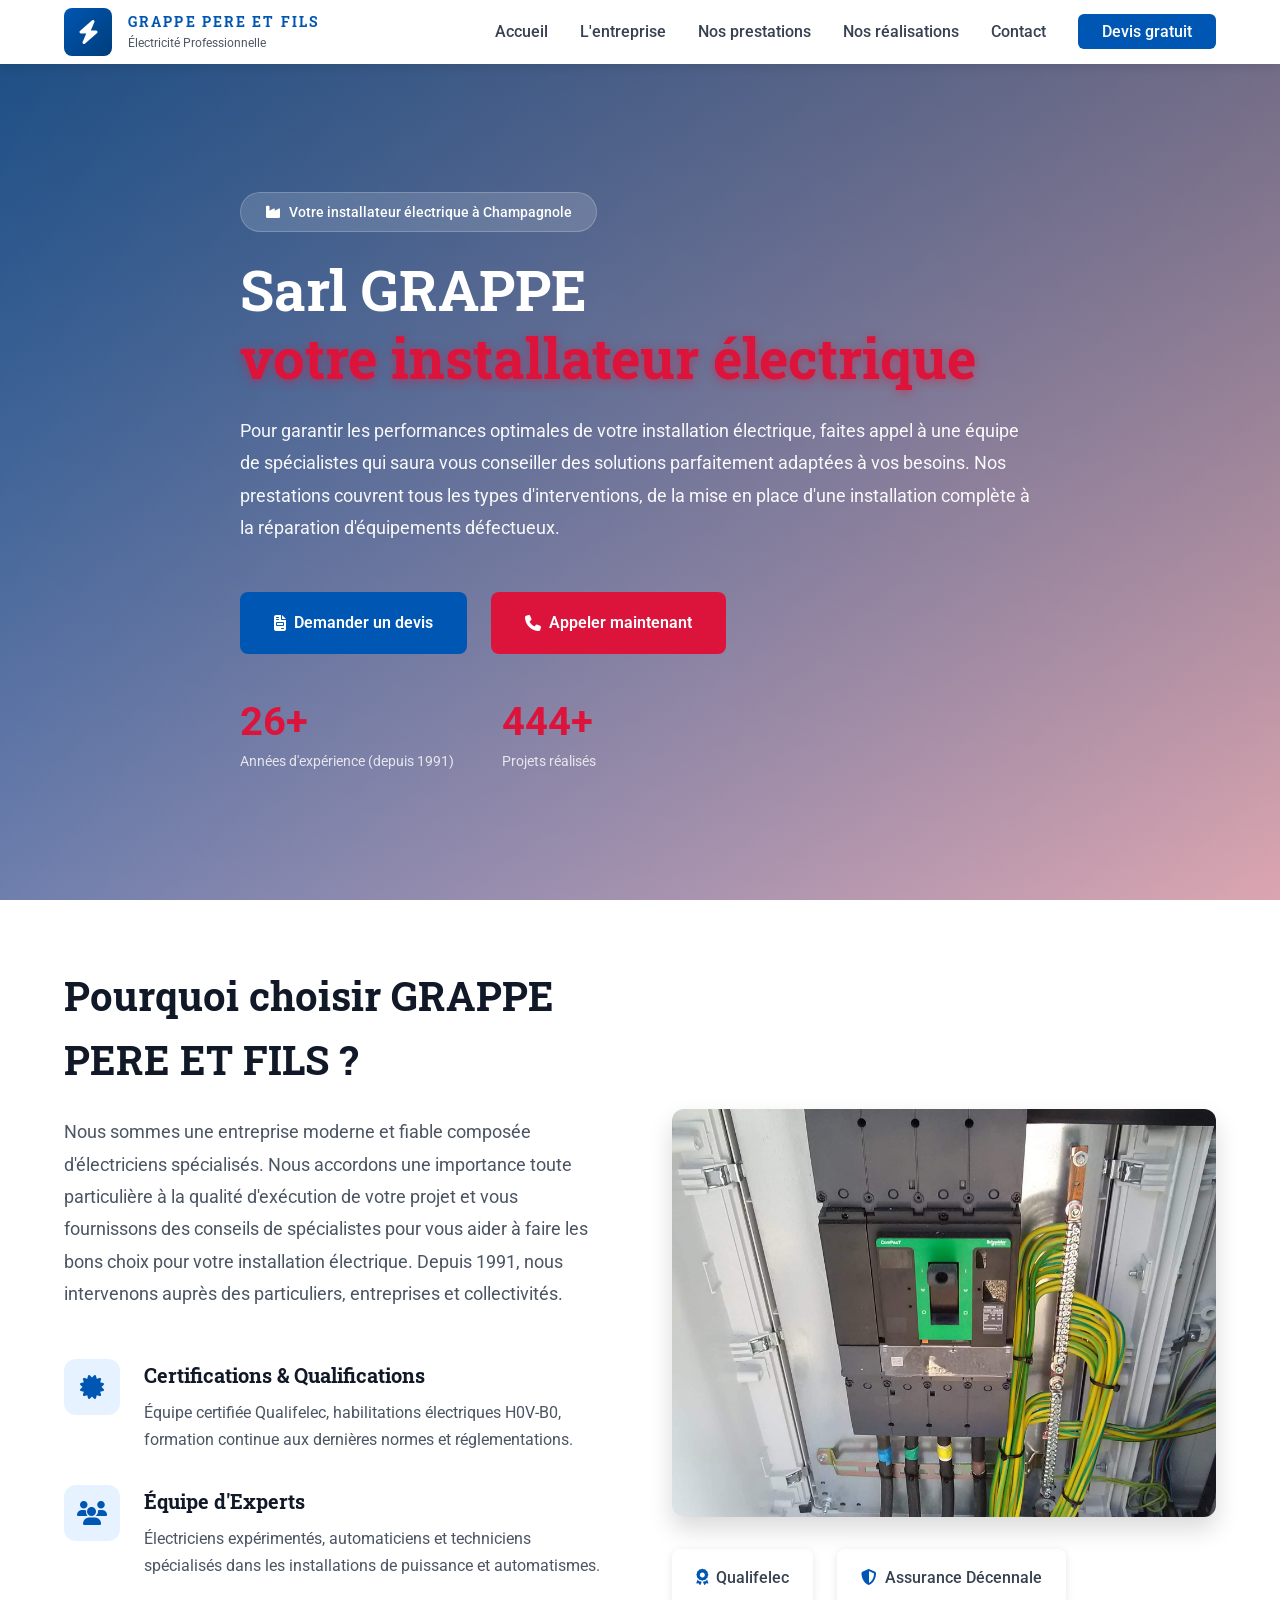
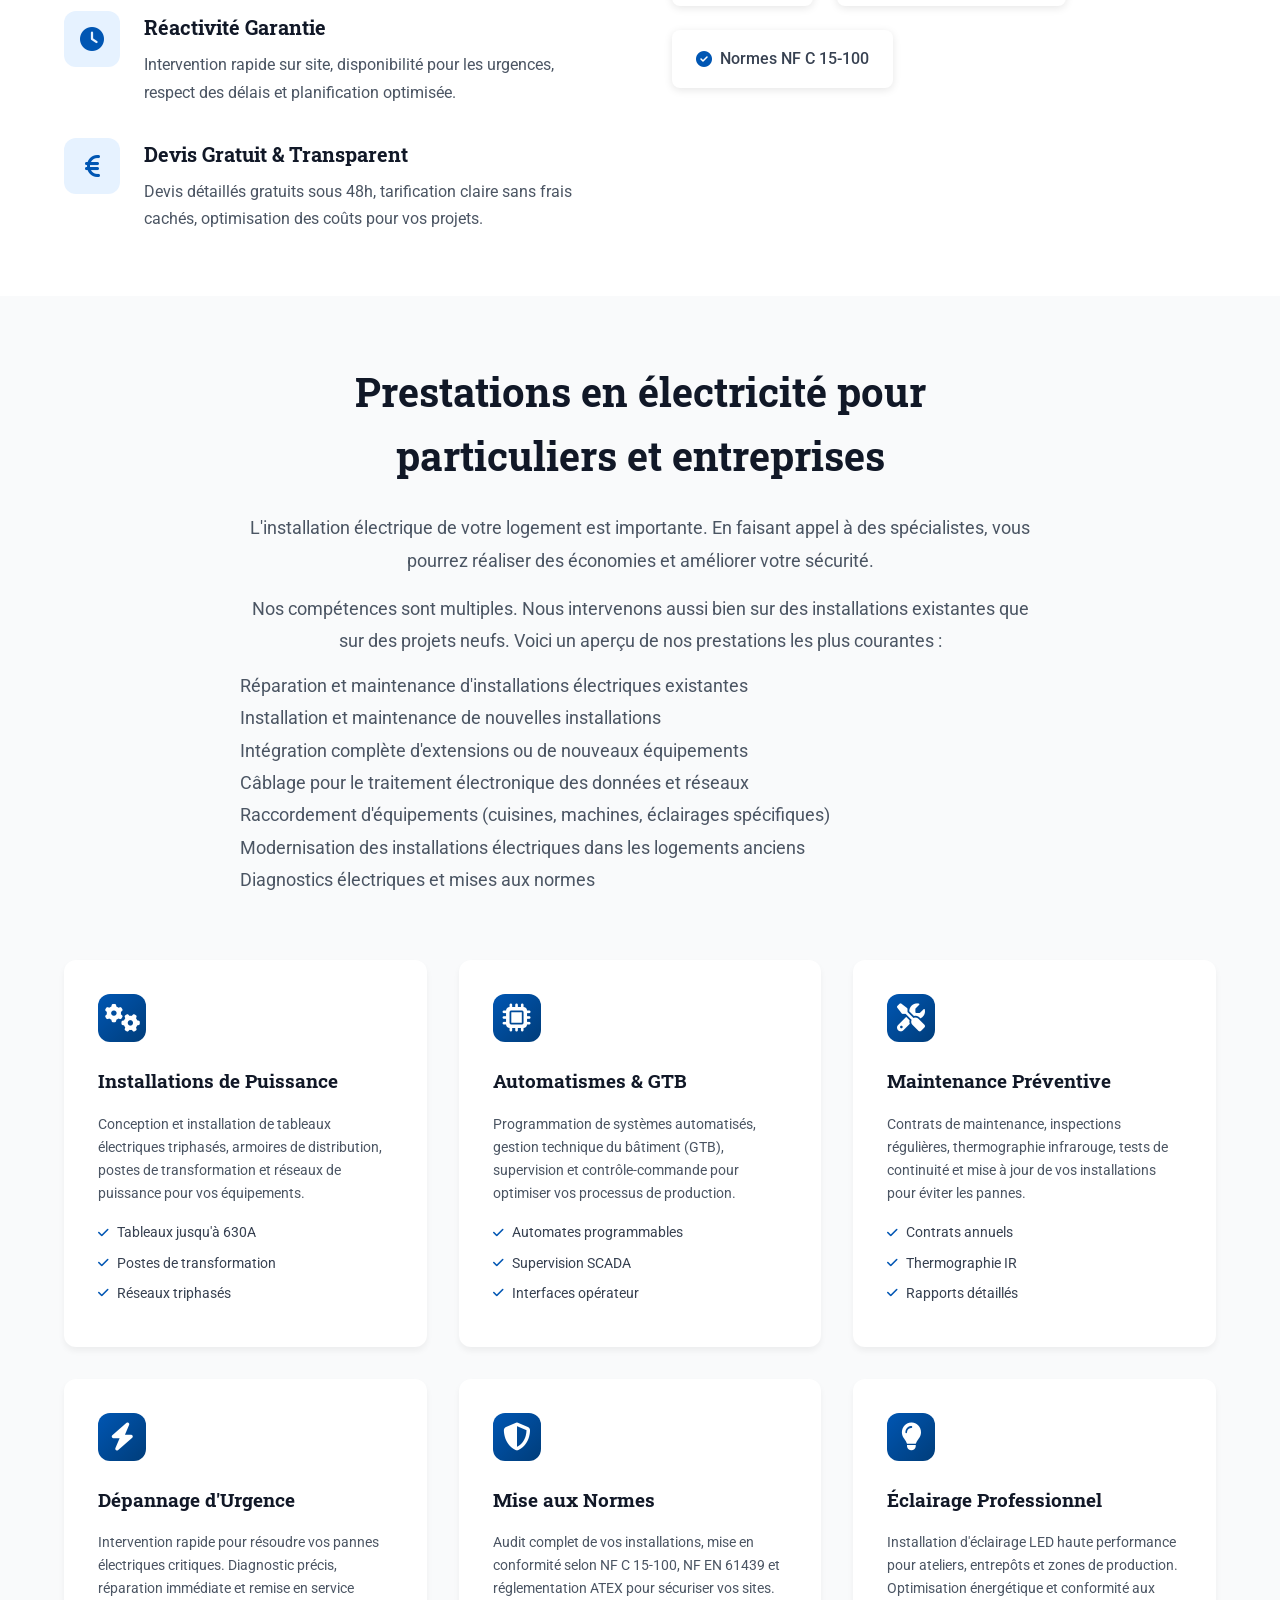
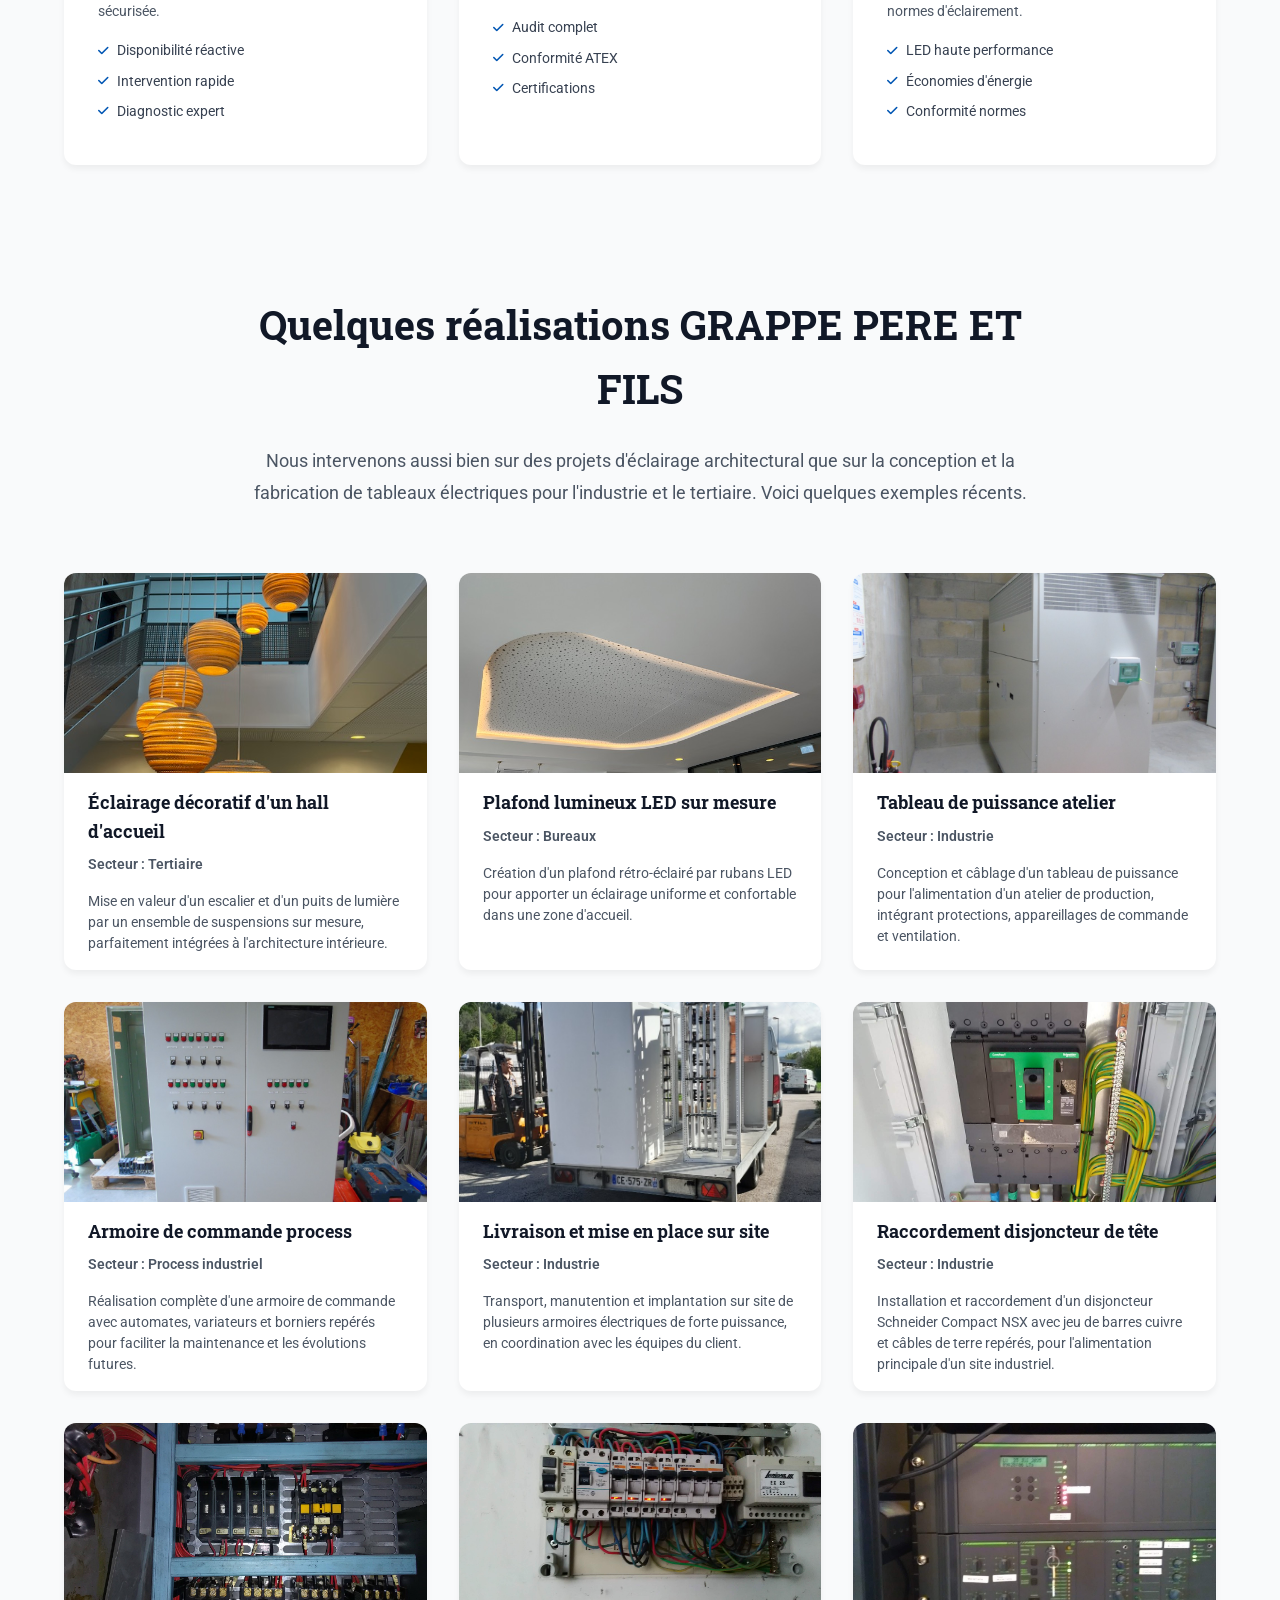
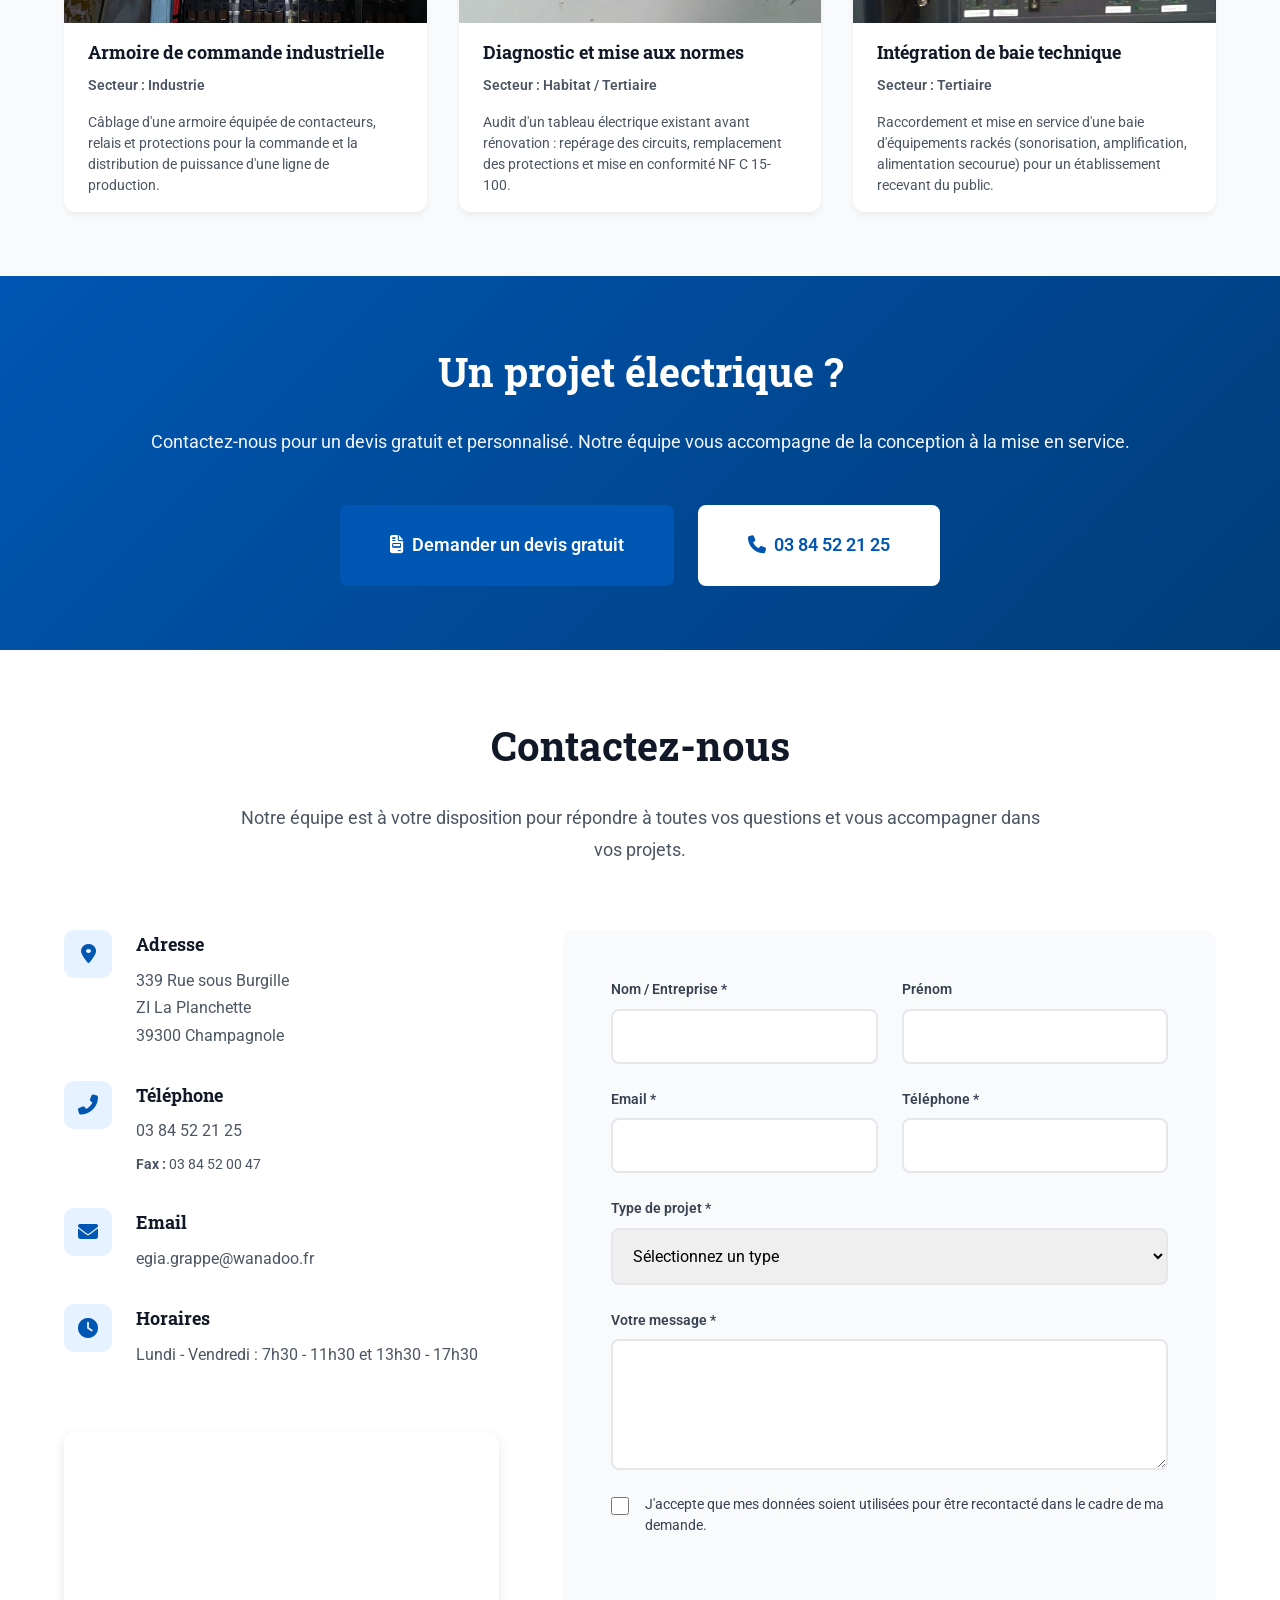
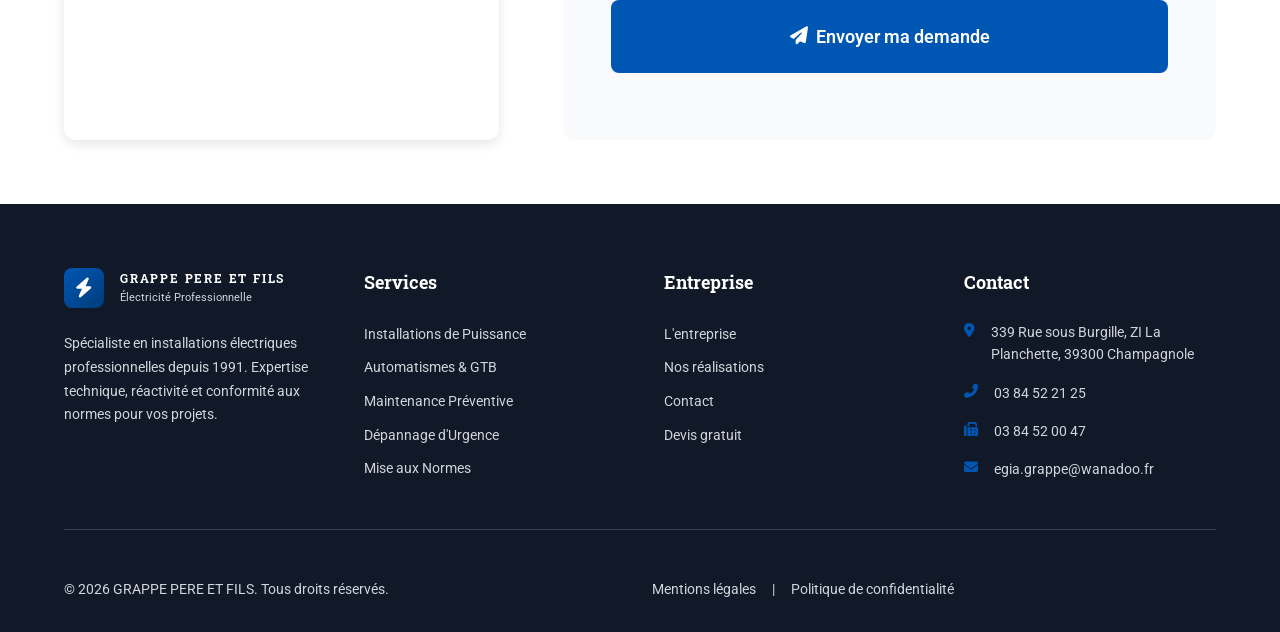
==== commit cebbf741: "Supprimer tous les badges de section (Nos prestations, Nos realisations, Contact) Co-Authored-By: Cl" ====
--- a/index.html
+++ b/index.html
@@ -202,7 +202,6 @@
     <section class="services" id="services">
       <div class="container">
         <div class="section-header">
-          <span class="section-badge">Nos prestations</span>
           <h2 class="section-title">Prestations en électricité pour particuliers et entreprises</h2>
           <p class="section-description">
             L'installation électrique de votre logement est importante. En faisant appel à des spécialistes,
@@ -327,7 +326,6 @@
     <section class="realisations" id="realisations">
       <div class="container">
         <div class="section-header">
-          <span class="section-badge">Nos réalisations</span>
           <h2 class="section-title">Quelques réalisations GRAPPE PERE ET FILS</h2>
           <p class="section-description">
             Nous intervenons aussi bien sur des projets d&apos;éclairage architectural que sur la conception et la fabrication de tableaux électriques
@@ -462,7 +460,6 @@
     <section class="contact" id="contact">
       <div class="container">
         <div class="section-header">
-          <span class="section-badge">Contact</span>
           <h2 class="section-title">Contactez-nous</h2>
           <p class="section-description">
             Notre équipe est à votre disposition pour répondre à toutes vos questions et vous accompagner dans vos projets.
--- a/styles.css
+++ b/styles.css
@@ -147,7 +147,7 @@
   display: flex;
   justify-content: space-between;
   align-items: center;
-  padding: var(--spacing-md) 0;
+  padding: 0.5rem 0;
 }
 
 .logo {
@@ -465,14 +465,14 @@
 
 .services-grid {
   display: grid;
-  grid-template-columns: repeat(auto-fit, minmax(320px, 1fr));
+  grid-template-columns: repeat(3, 1fr);
   gap: var(--spacing-lg);
 }
 
 .service-card {
   background-color: var(--color-white);
   border-radius: 12px;
-  padding: var(--spacing-xl);
+  padding: var(--spacing-lg);
   box-shadow: 0 4px 6px rgba(0, 0, 0, 0.05);
   transition: var(--transition-base);
   border: 2px solid transparent;
@@ -485,8 +485,8 @@
 }
 
 .service-icon {
-  width: 64px;
-  height: 64px;
+  width: 48px;
+  height: 48px;
   background: linear-gradient(135deg, var(--color-blue), var(--color-blue-dark));
   color: var(--color-white);
   display: flex;
@@ -499,7 +499,7 @@
 
 .service-title {
   font-family: var(--font-heading);
-  font-size: 1.5rem;
+  font-size: 1.2rem;
   font-weight: 700;
   color: var(--color-gray-900);
   margin-bottom: var(--spacing-sm);
@@ -507,8 +507,9 @@
 
 .service-description {
   color: var(--color-gray-600);
-  line-height: 1.7;
-  margin-bottom: var(--spacing-md);
+  font-size: 0.9rem;
+  line-height: 1.6;
+  margin-bottom: var(--spacing-sm);
 }
 
 .service-features {
@@ -670,8 +671,8 @@
 
 .realisations-grid {
   display: grid;
-  grid-template-columns: repeat(auto-fit, minmax(350px, 1fr));
-  gap: var(--spacing-xl);
+  grid-template-columns: repeat(3, 1fr);
+  gap: var(--spacing-lg);
 }
 
 .realisation-card {
@@ -689,7 +690,7 @@
 
 .realisation-image {
   width: 100%;
-  height: 250px;
+  height: 200px;
   overflow: hidden;
 }
 
@@ -705,12 +706,12 @@
 }
 
 .realisation-content {
-  padding: var(--spacing-lg);
+  padding: var(--spacing-sm) var(--spacing-md);
 }
 
 .realisation-content h3 {
   font-family: var(--font-heading);
-  font-size: 1.5rem;
+  font-size: 1.1rem;
   font-weight: 700;
   color: var(--color-gray-900);
   margin-bottom: var(--spacing-xs);
@@ -725,7 +726,8 @@
 
 .realisation-content p {
   color: var(--color-gray-600);
-  line-height: 1.7;
+  font-size: 0.875rem;
+  line-height: 1.5;
 }
 
 /* ============================================
@@ -1132,7 +1134,7 @@
 
   .services-grid,
   .realisations-grid {
-    grid-template-columns: 1fr;
+    grid-template-columns: repeat(2, 1fr);
   }
 
   .footer-bottom {
@@ -1148,6 +1150,11 @@
 
   section {
     padding: var(--spacing-xl) 0;
+  }
+
+  .services-grid,
+  .realisations-grid {
+    grid-template-columns: 1fr;
   }
 
   .hero-cta,
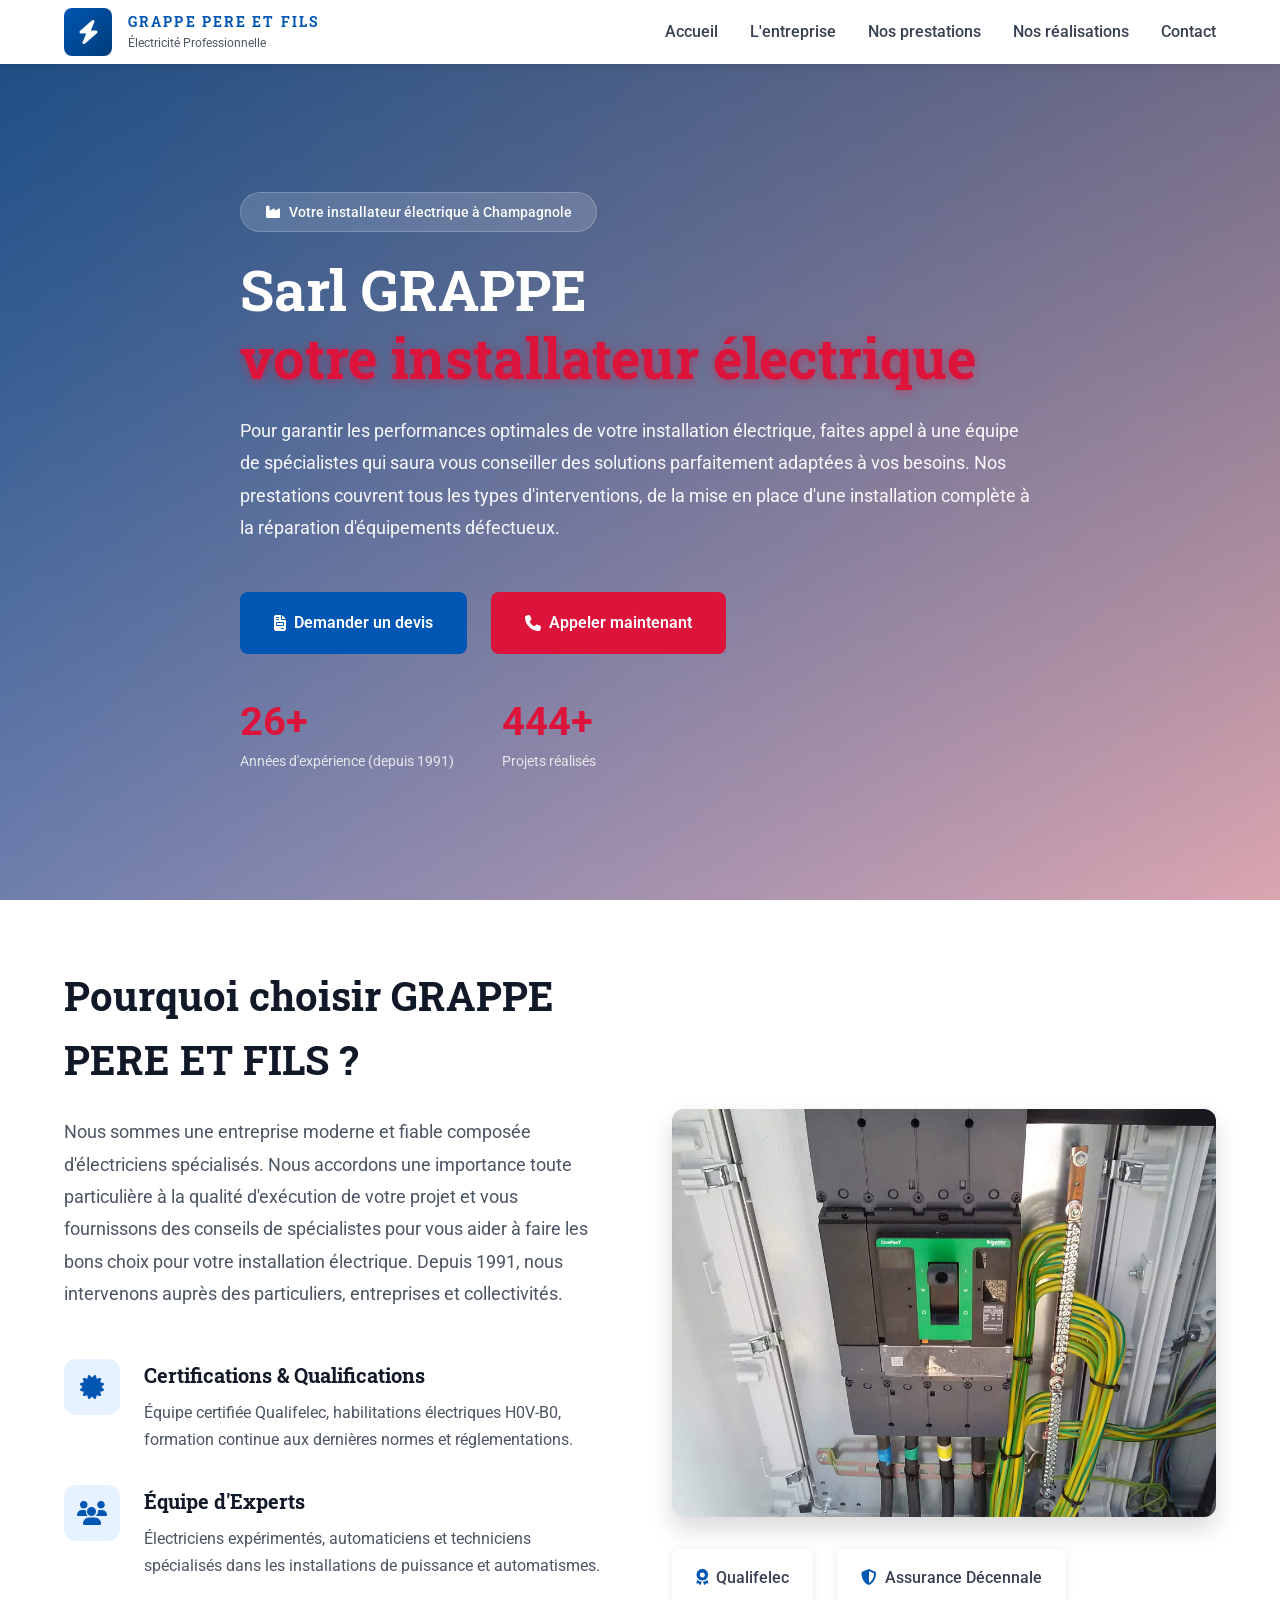
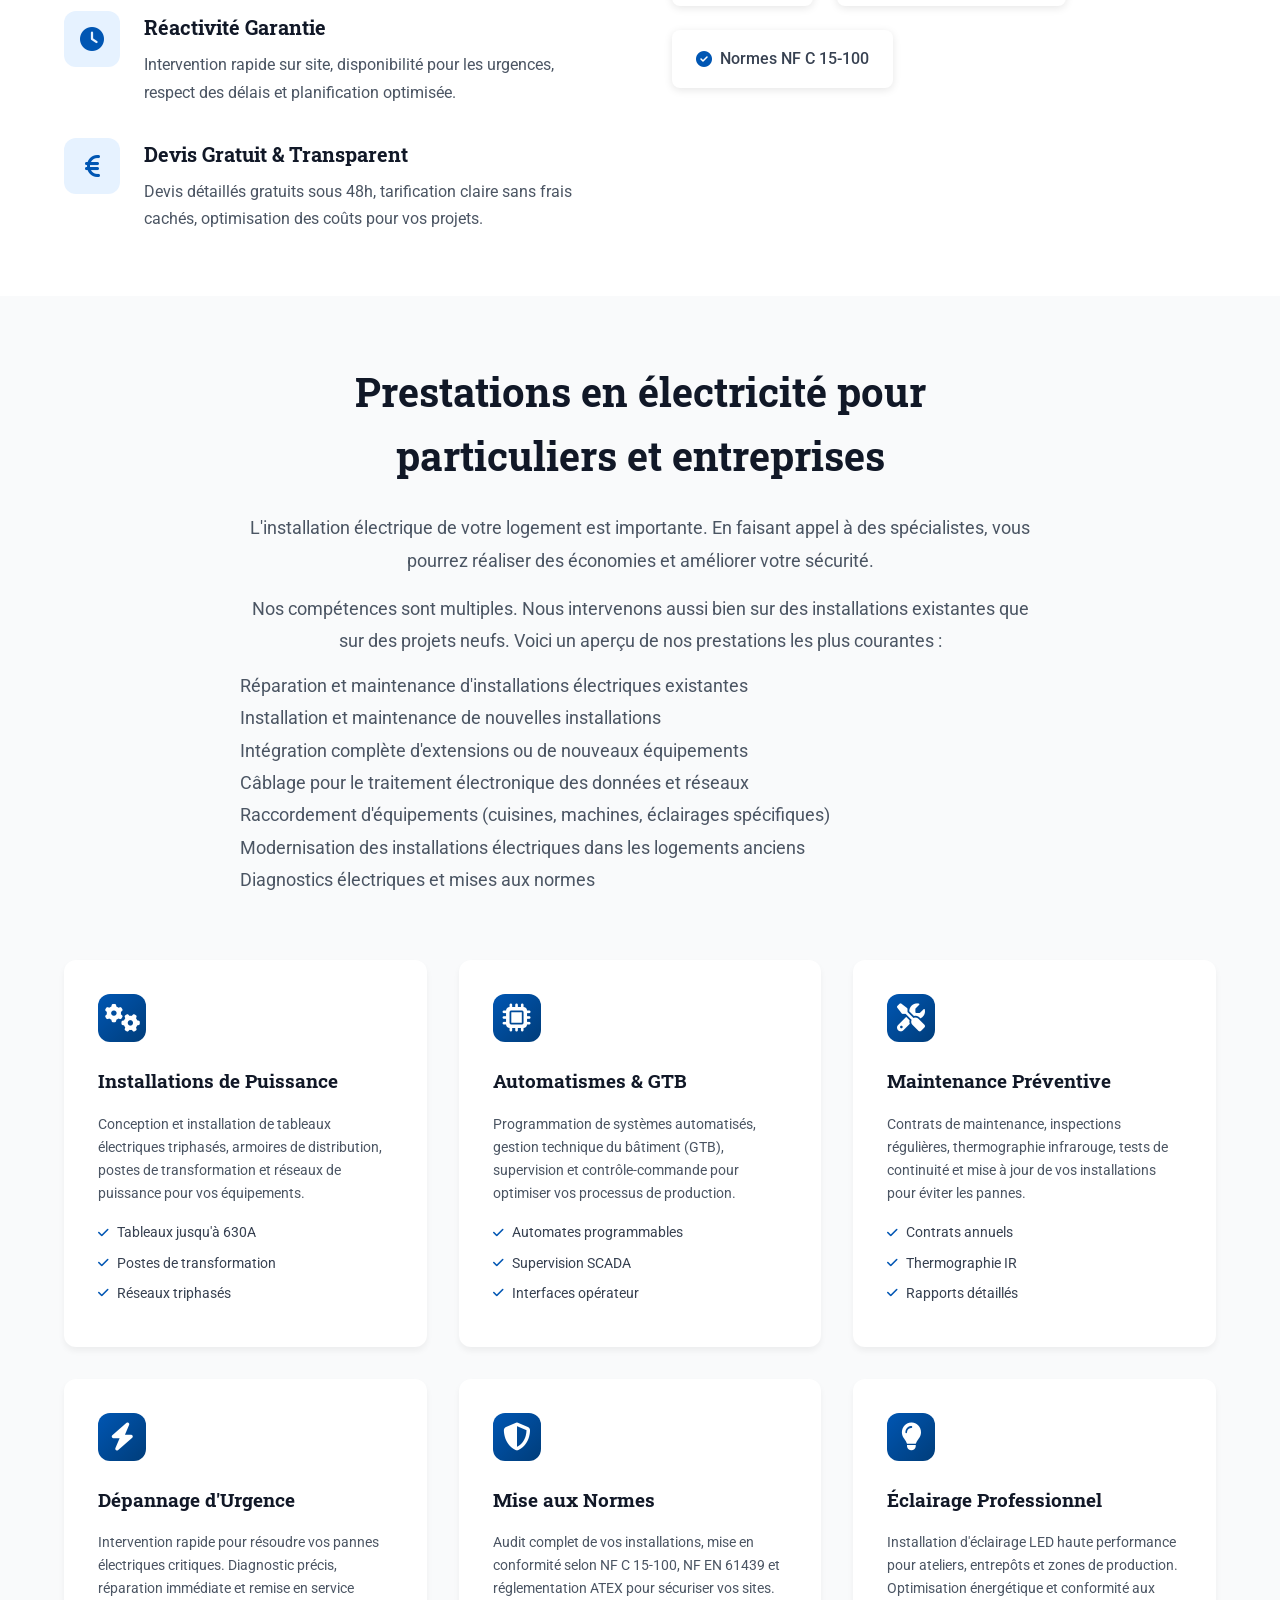
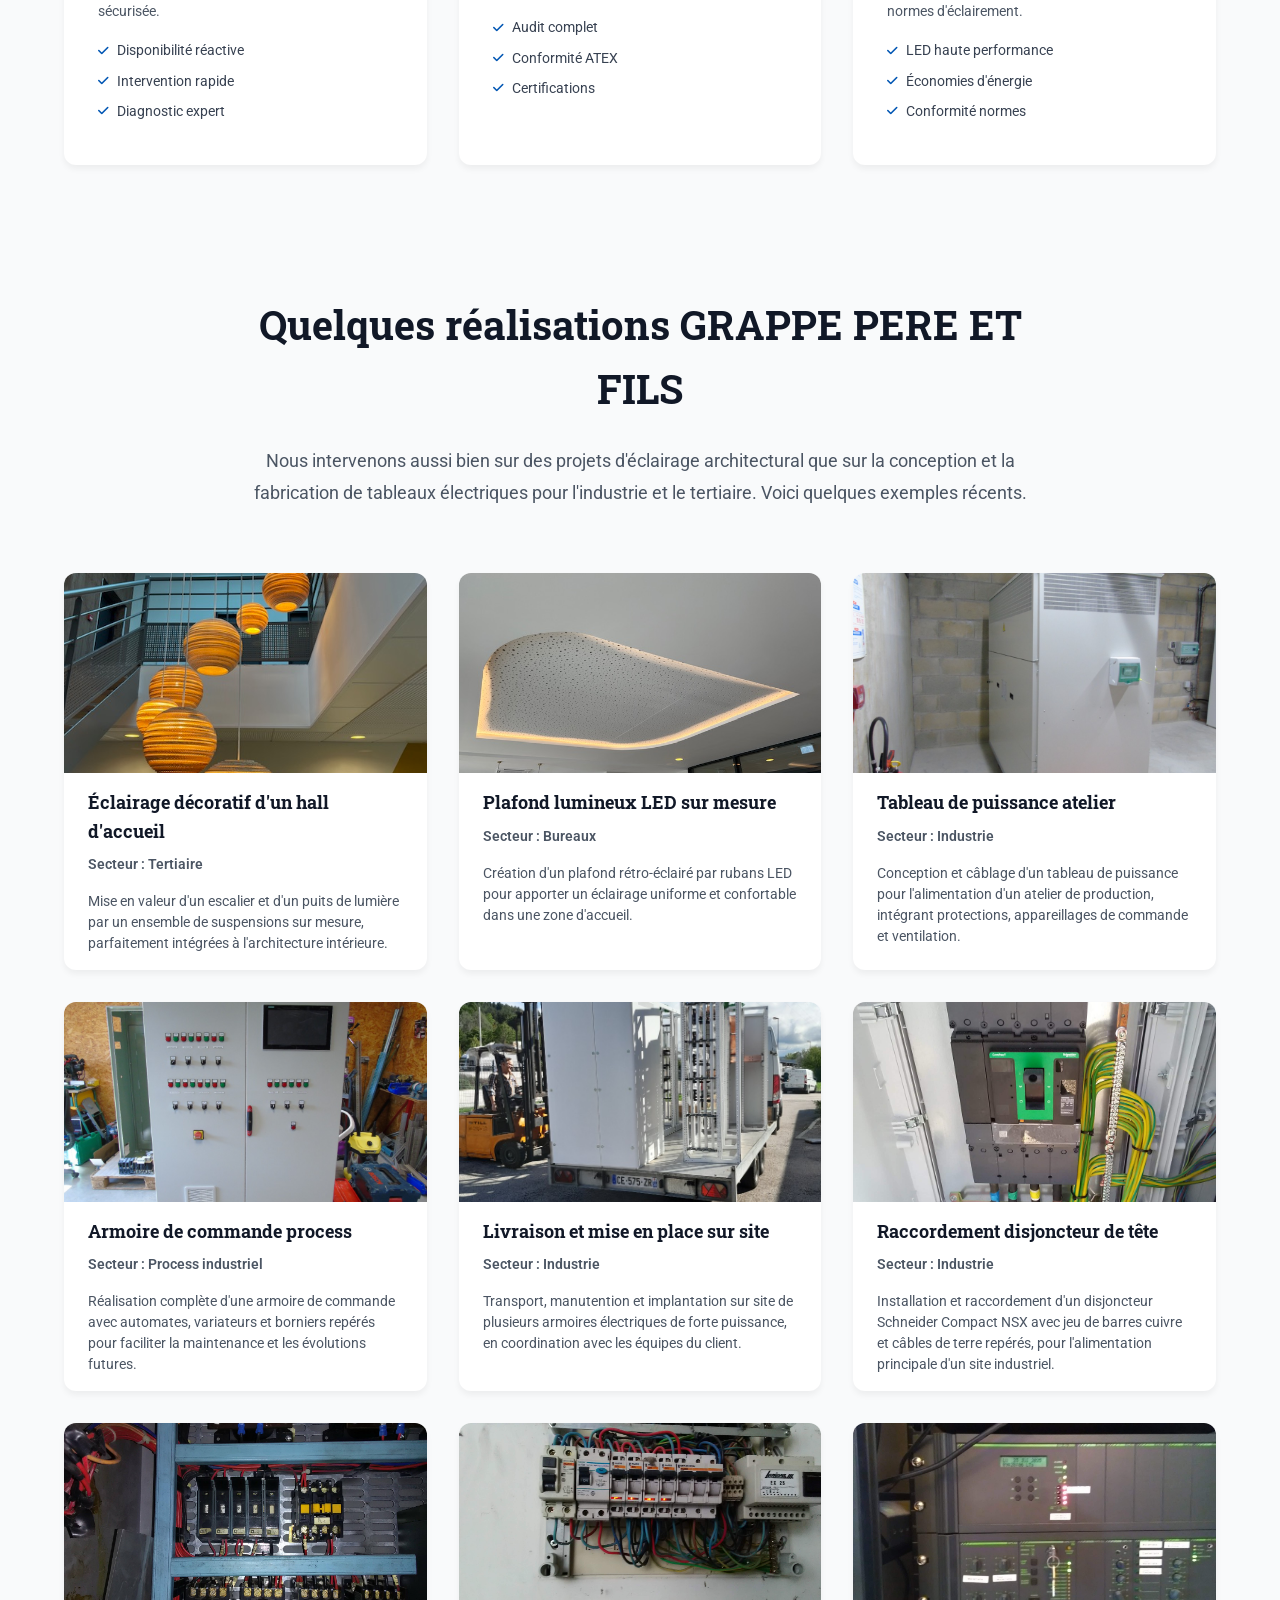
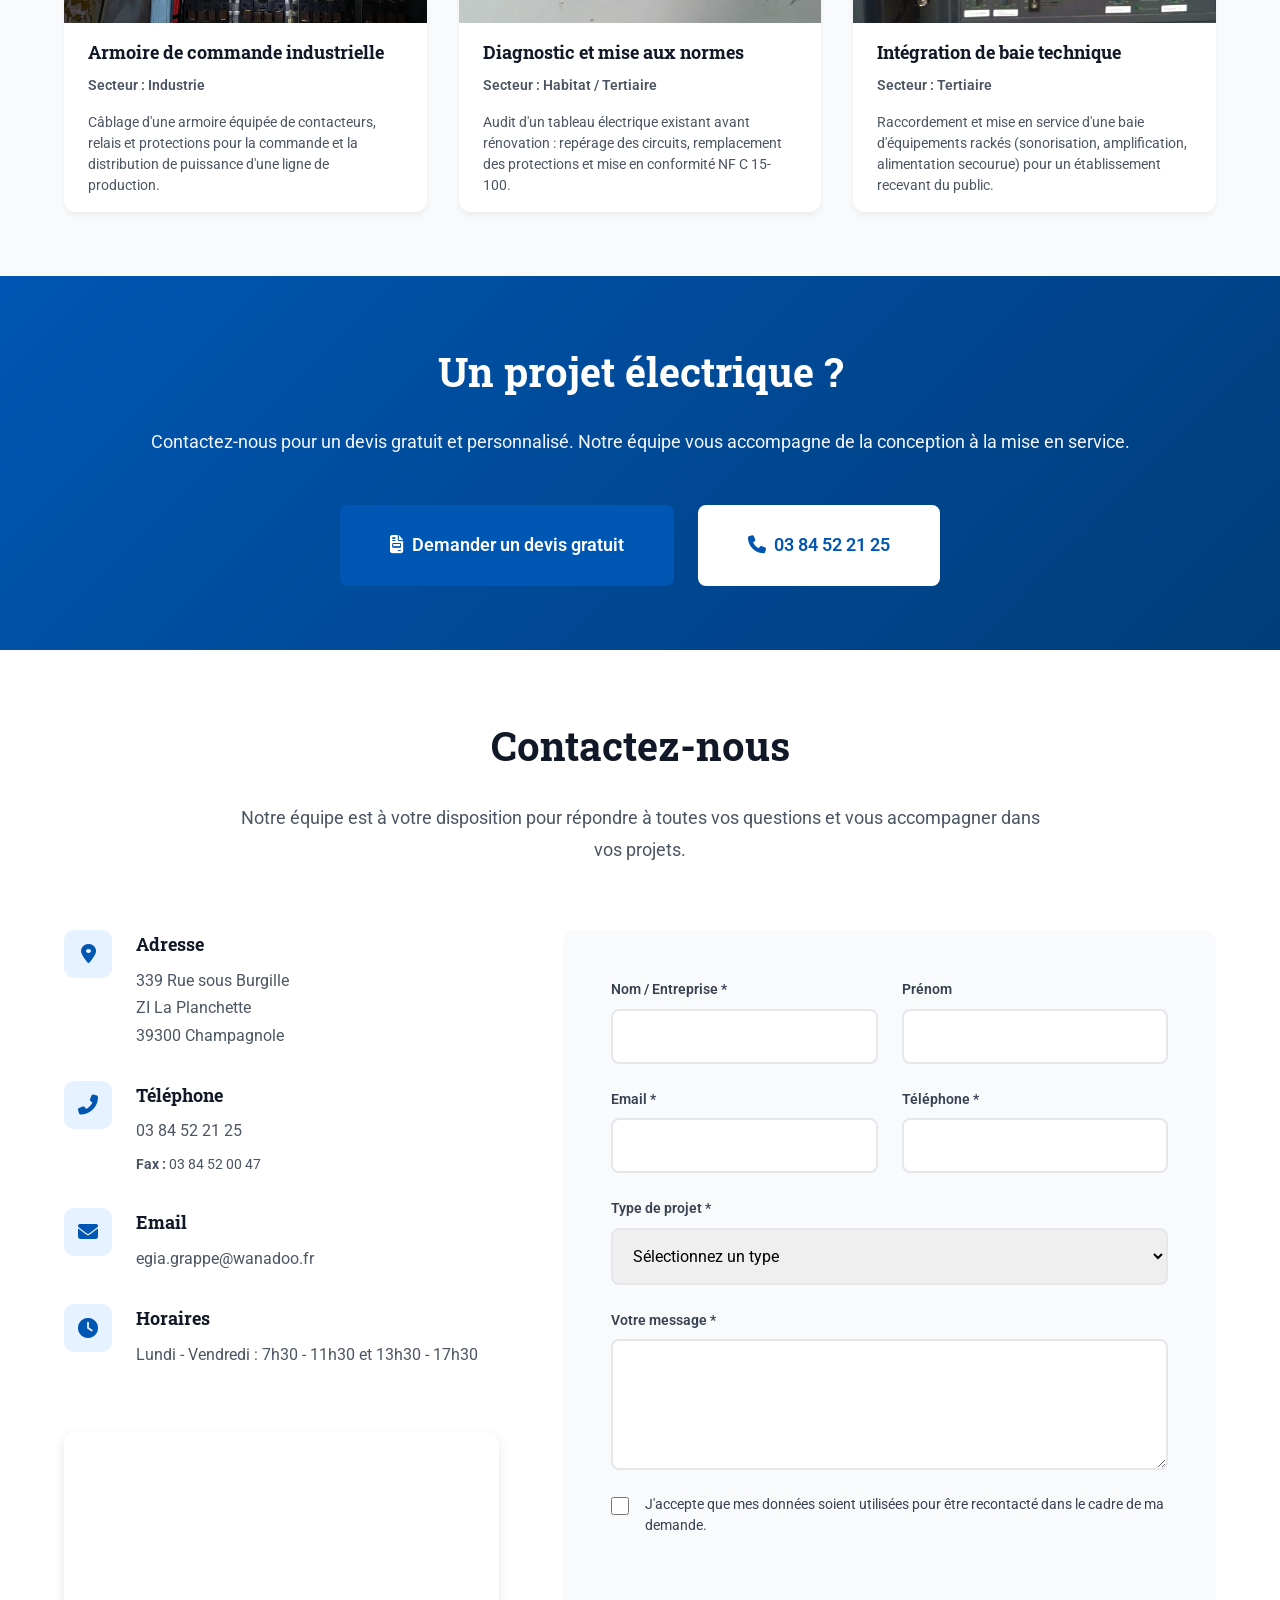
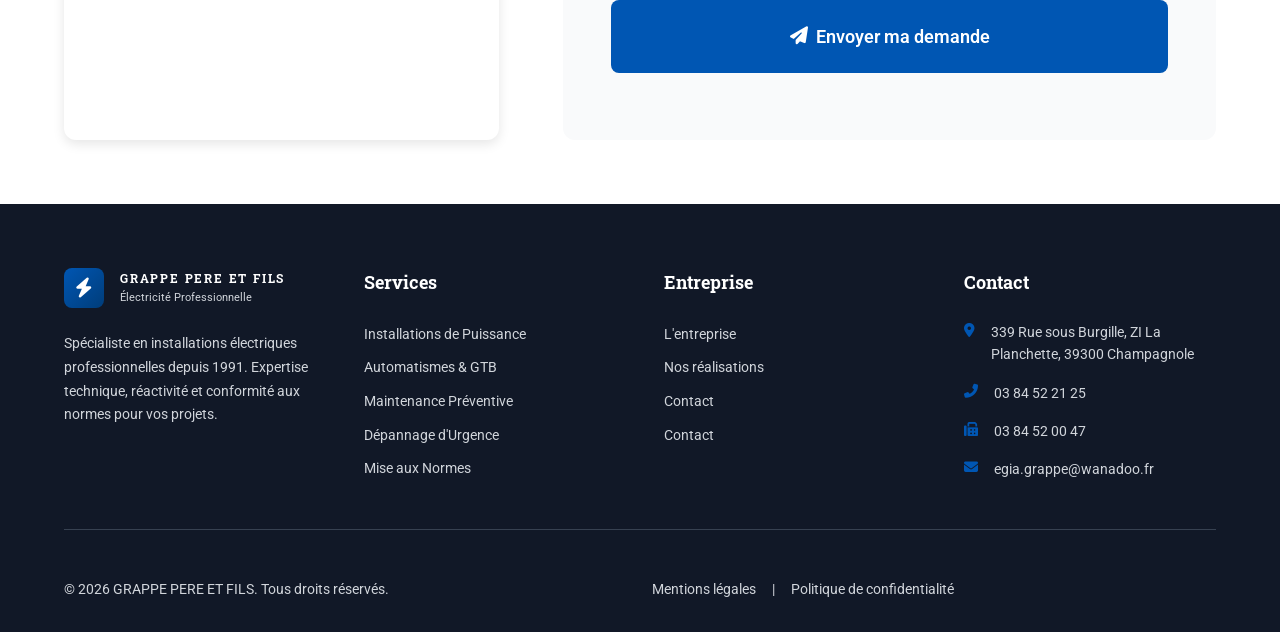
==== commit c0e687e1: "Supprimer bouton Devis gratuit du header et footer Co-Authored-By: Claude Opus 4.6 (1M context) <nor" ====
--- a/index.html
+++ b/index.html
@@ -55,7 +55,6 @@
           <li><a href="#services" class="nav-link">Nos prestations</a></li>
           <li><a href="#realisations" class="nav-link">Nos réalisations</a></li>
           <li><a href="#contact" class="nav-link">Contact</a></li>
-          <li><a href="#contact" class="nav-link btn-nav">Devis gratuit</a></li>
         </ul>
       </nav>
     </div>
@@ -629,7 +628,7 @@
             <li><a href="#expertise">L'entreprise</a></li>
             <li><a href="#realisations">Nos réalisations</a></li>
             <li><a href="#contact">Contact</a></li>
-            <li><a href="#contact">Devis gratuit</a></li>
+            <li><a href="#contact">Contact</a></li>
           </ul>
         </div>
 
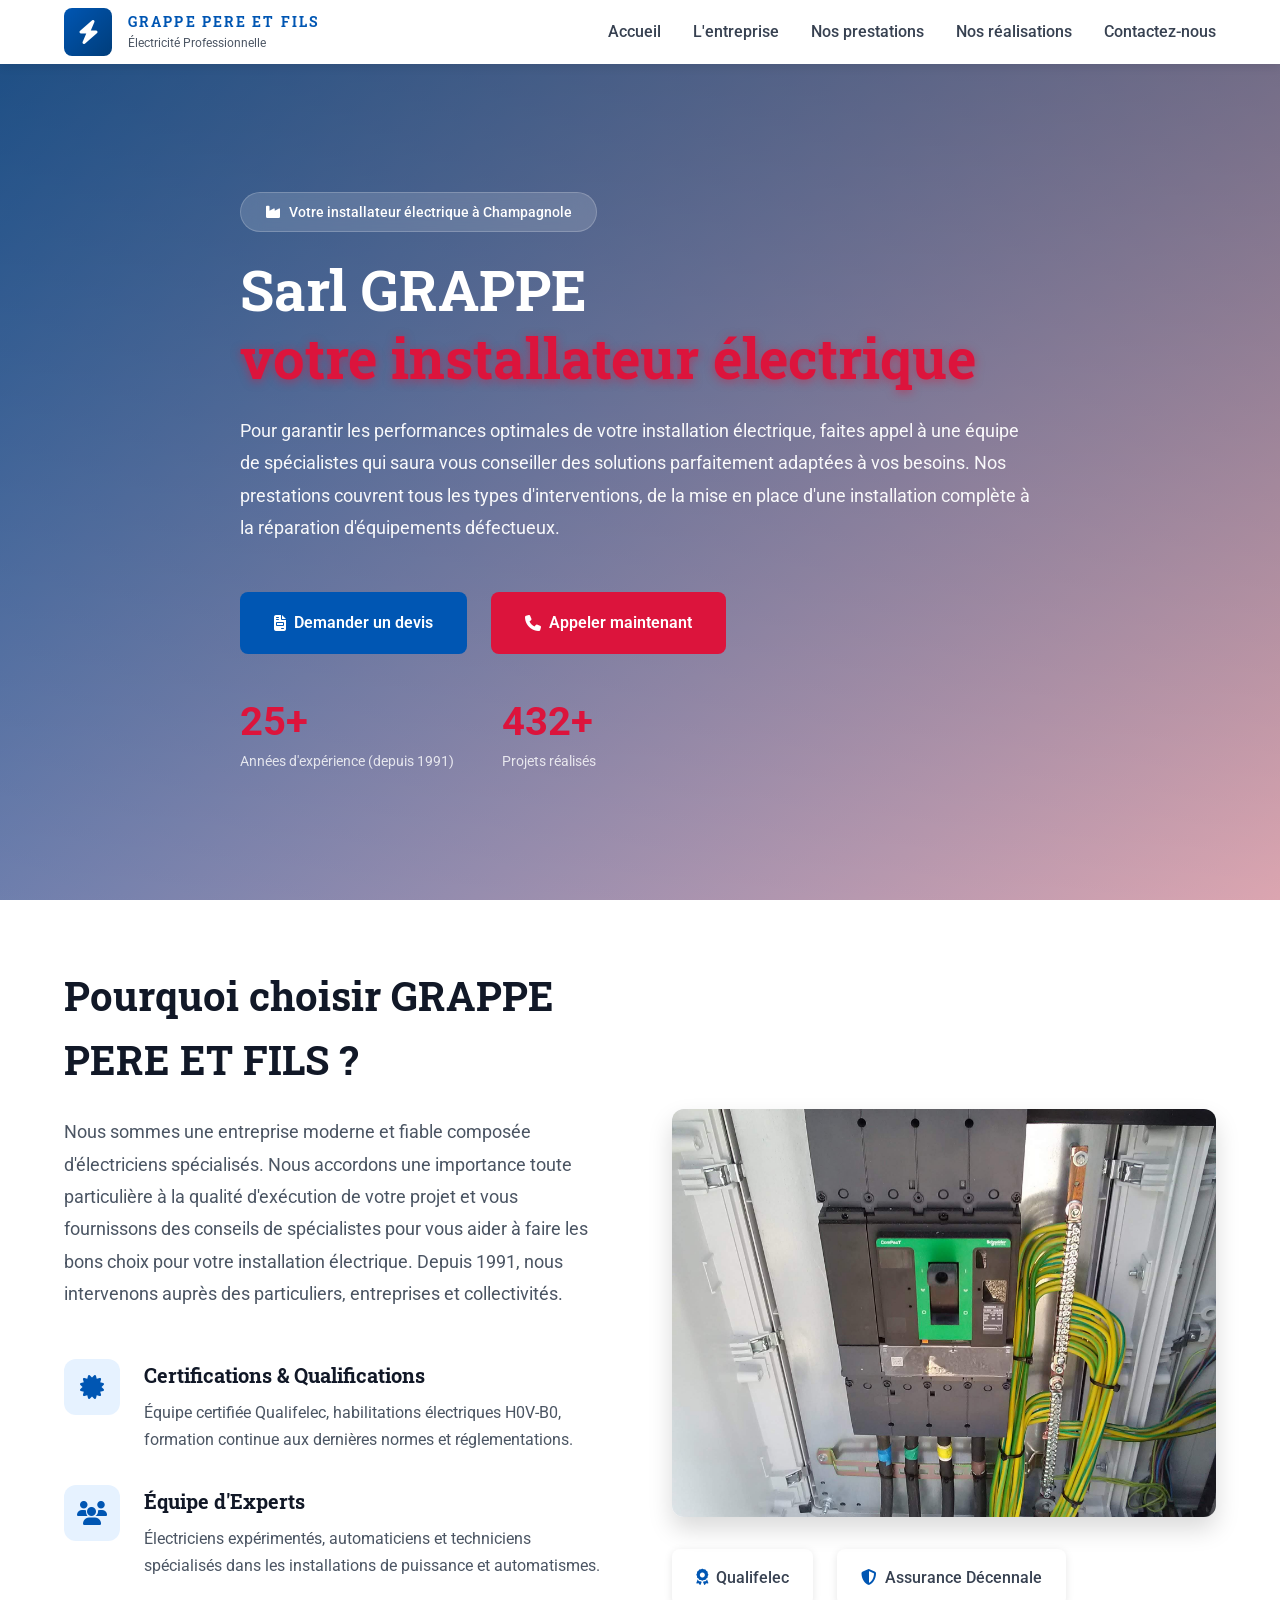
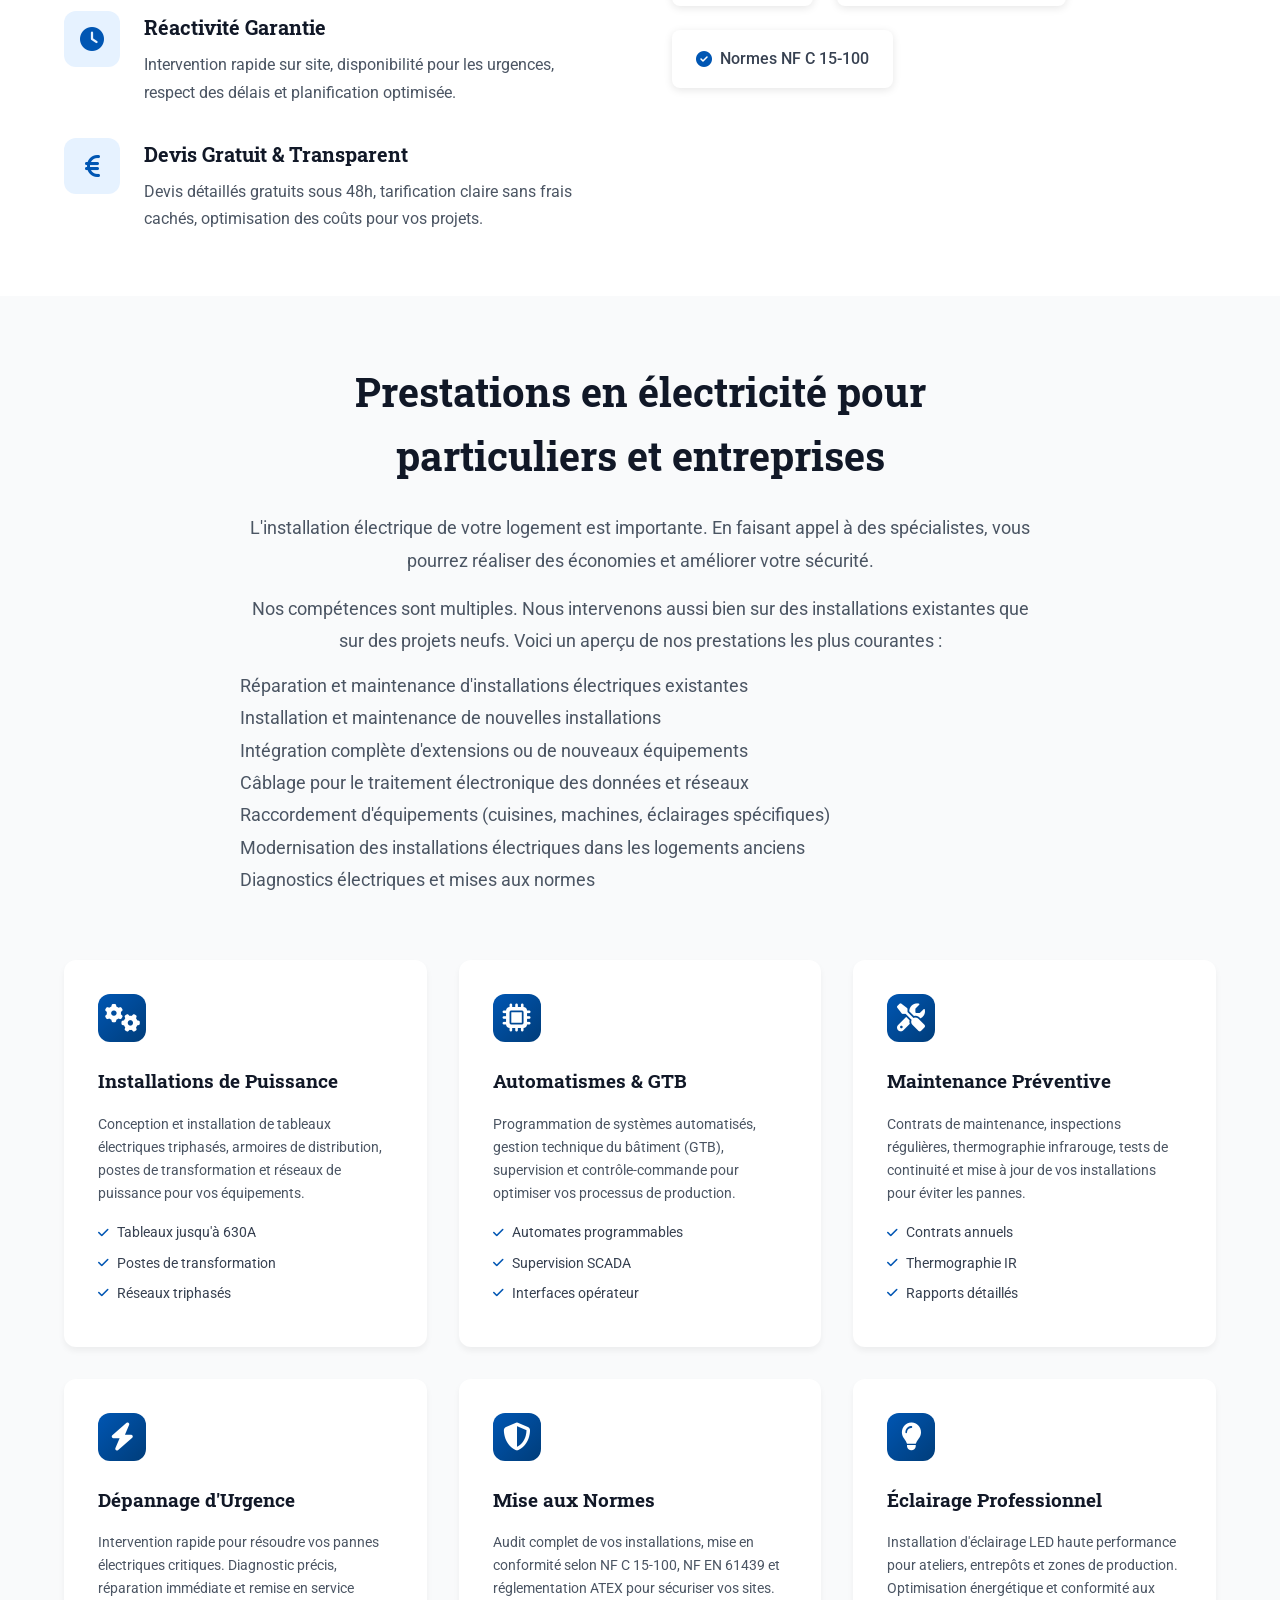
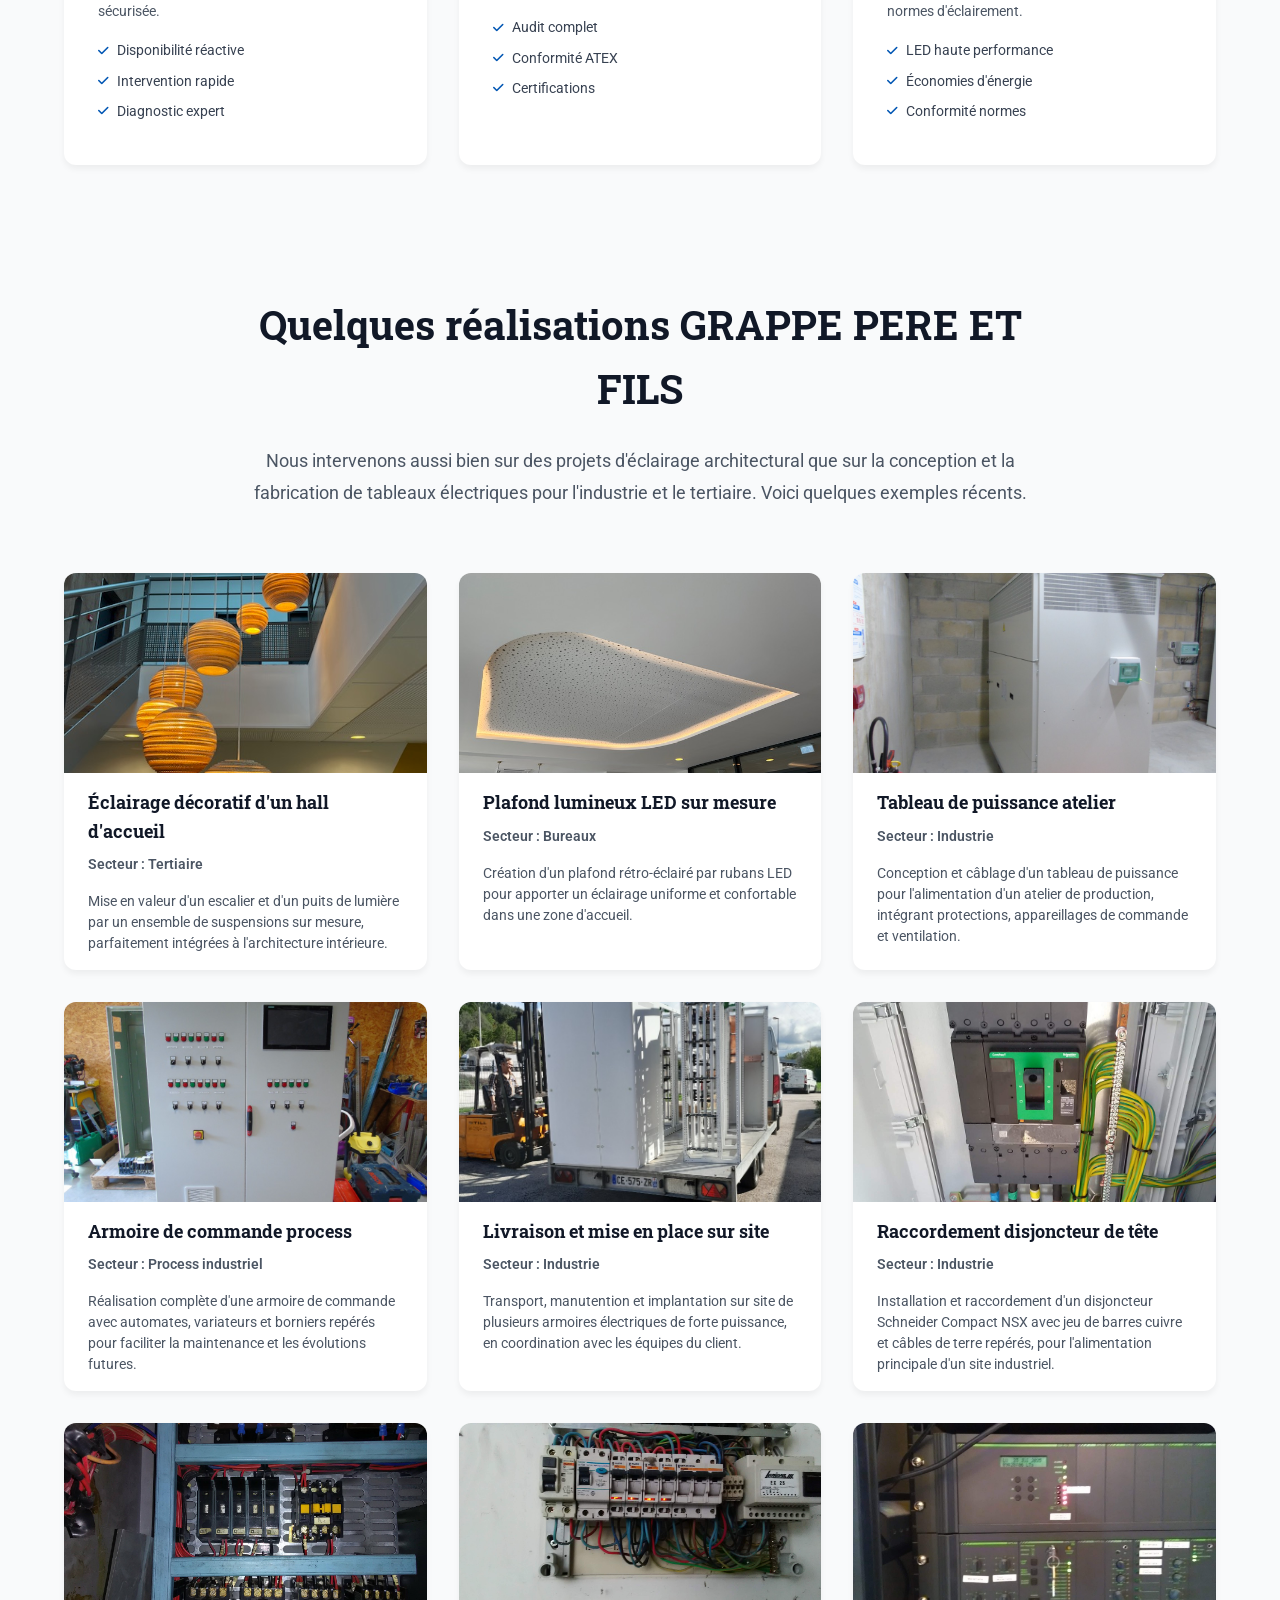
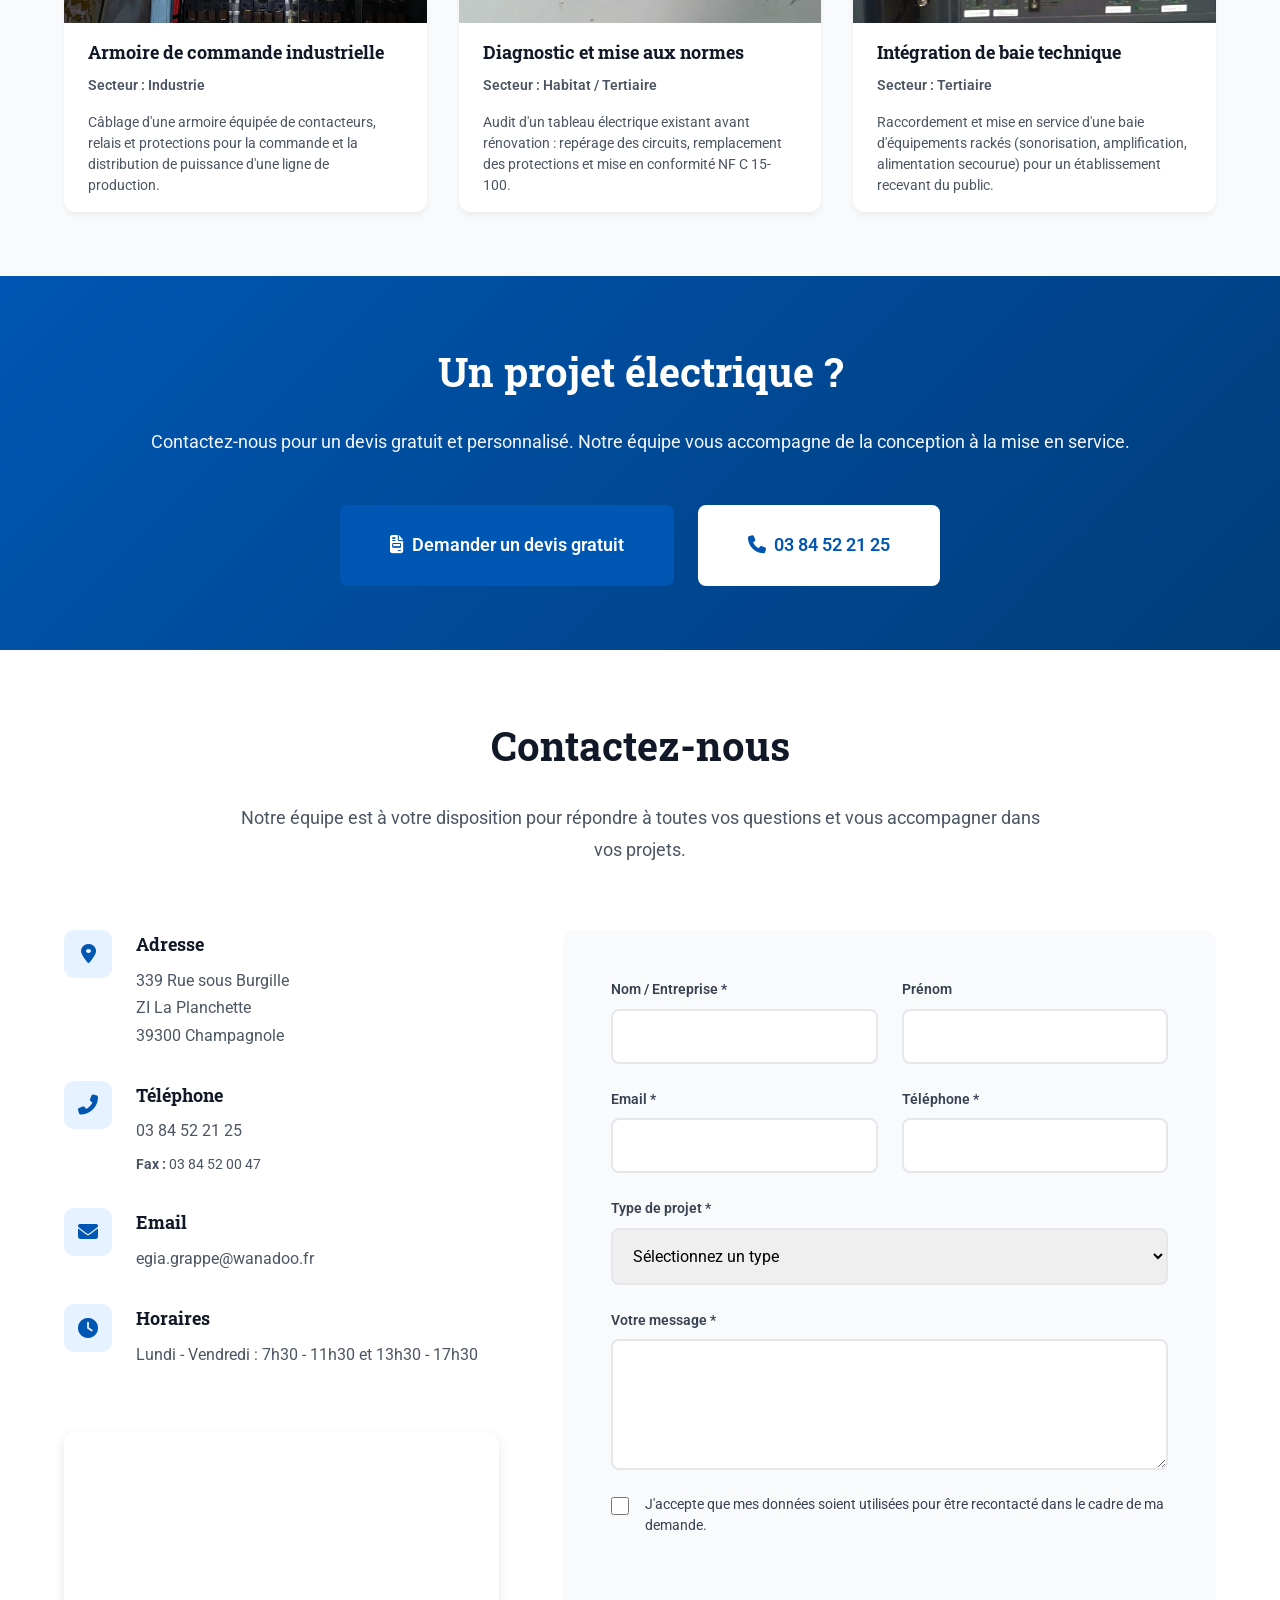
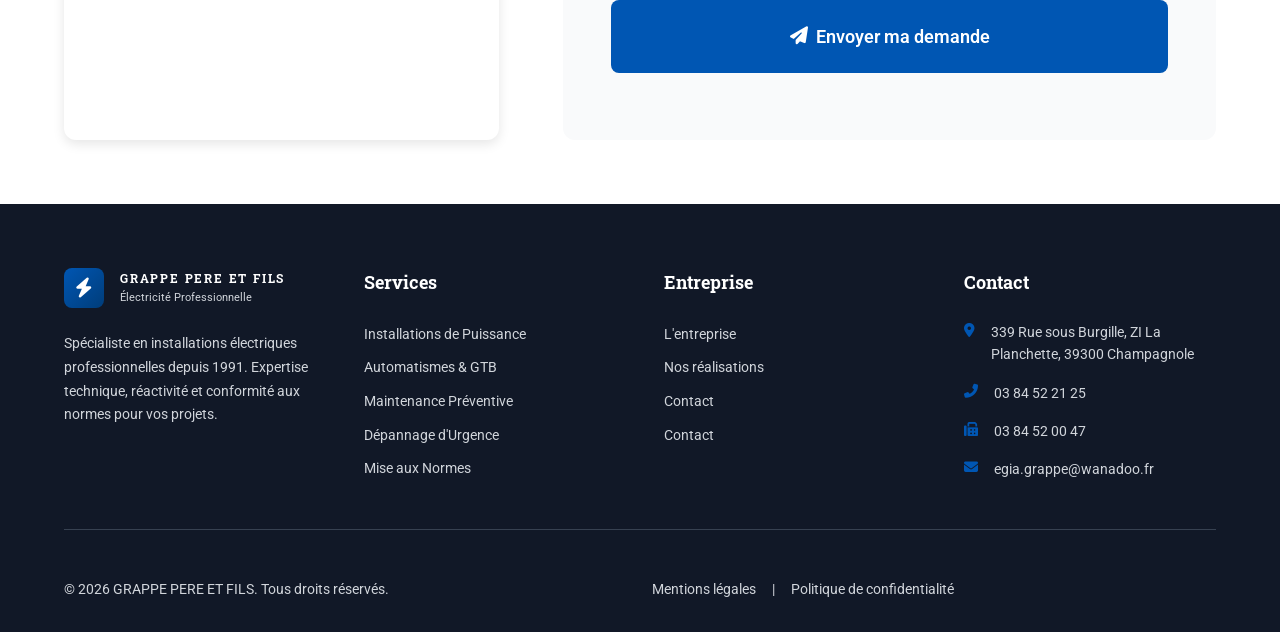
==== commit d49a5d1b: "Renommer Contact en Contactez-nous dans le header Co-Authored-By: Claude Opus 4.6 (1M context) <nore" ====
--- a/index.html
+++ b/index.html
@@ -54,7 +54,7 @@
           <li><a href="#expertise" class="nav-link">L'entreprise</a></li>
           <li><a href="#services" class="nav-link">Nos prestations</a></li>
           <li><a href="#realisations" class="nav-link">Nos réalisations</a></li>
-          <li><a href="#contact" class="nav-link">Contact</a></li>
+          <li><a href="#contact" class="nav-link">Contactez-nous</a></li>
         </ul>
       </nav>
     </div>
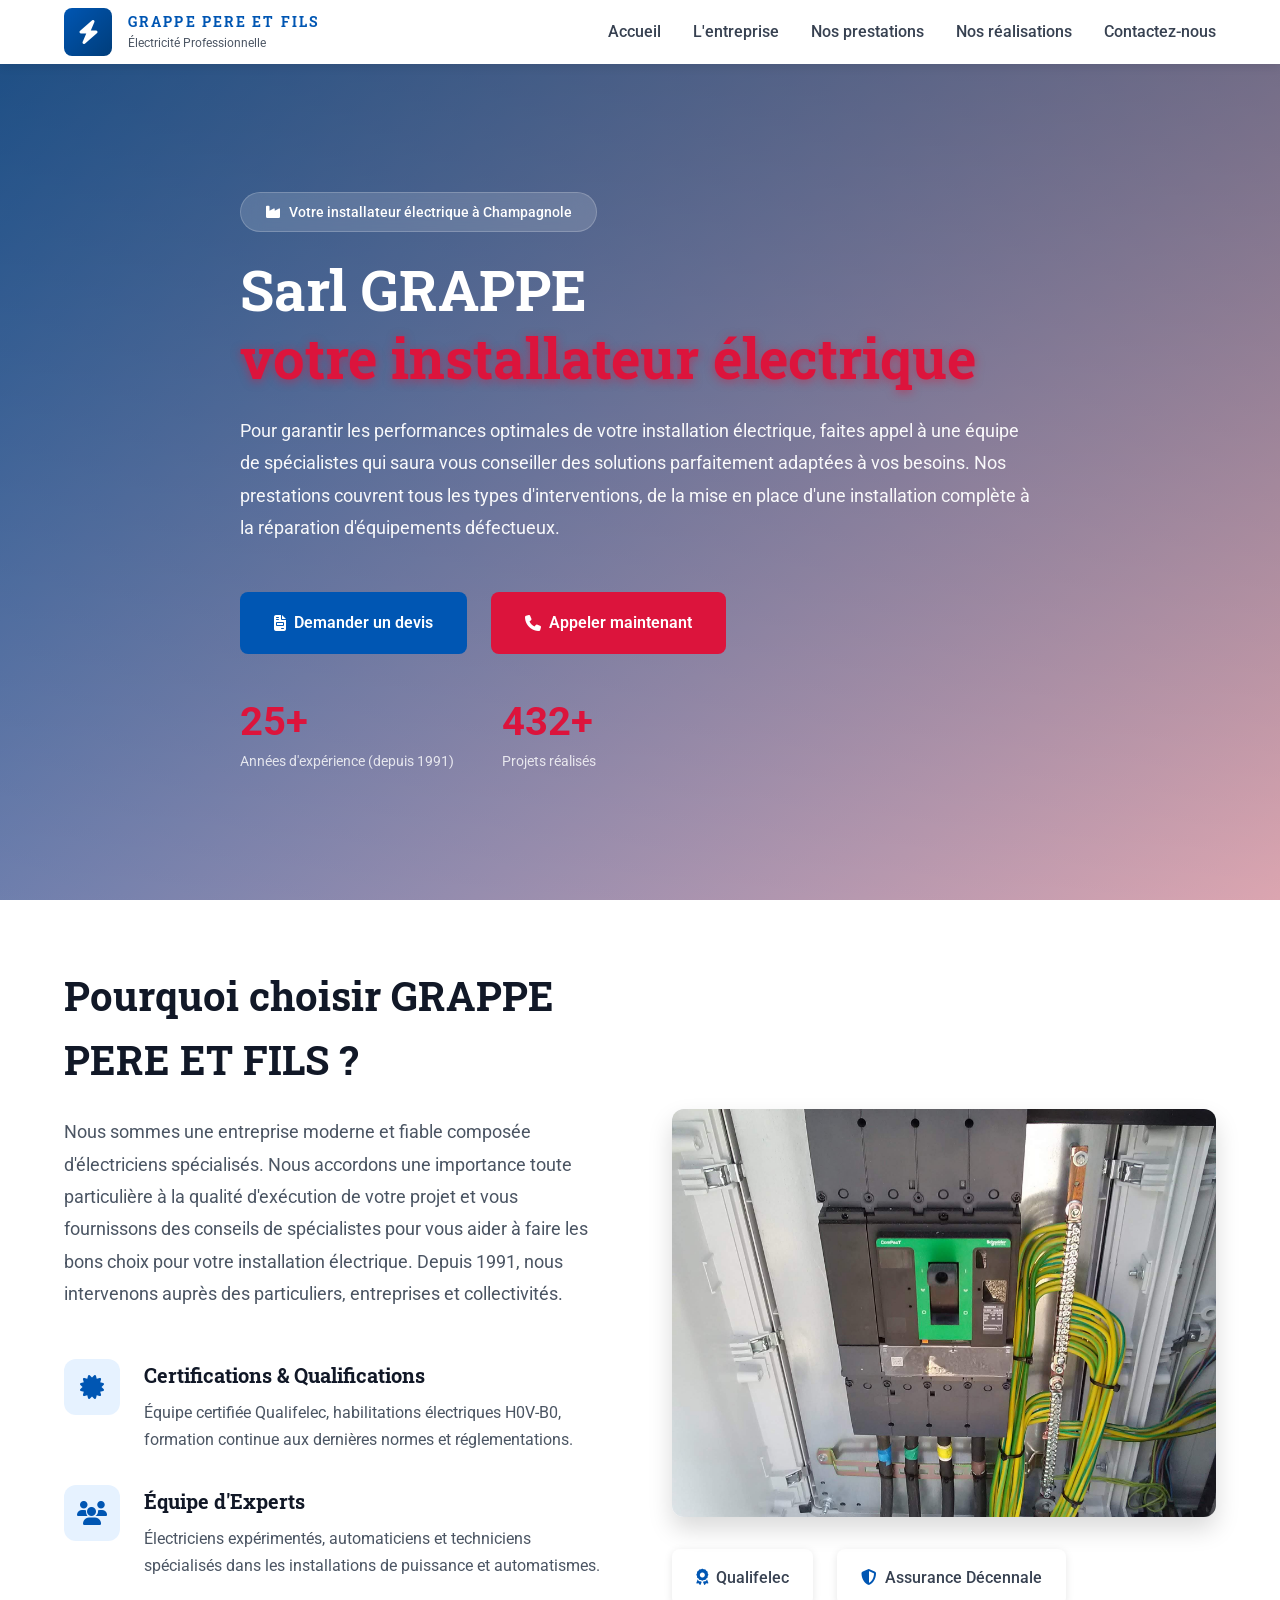
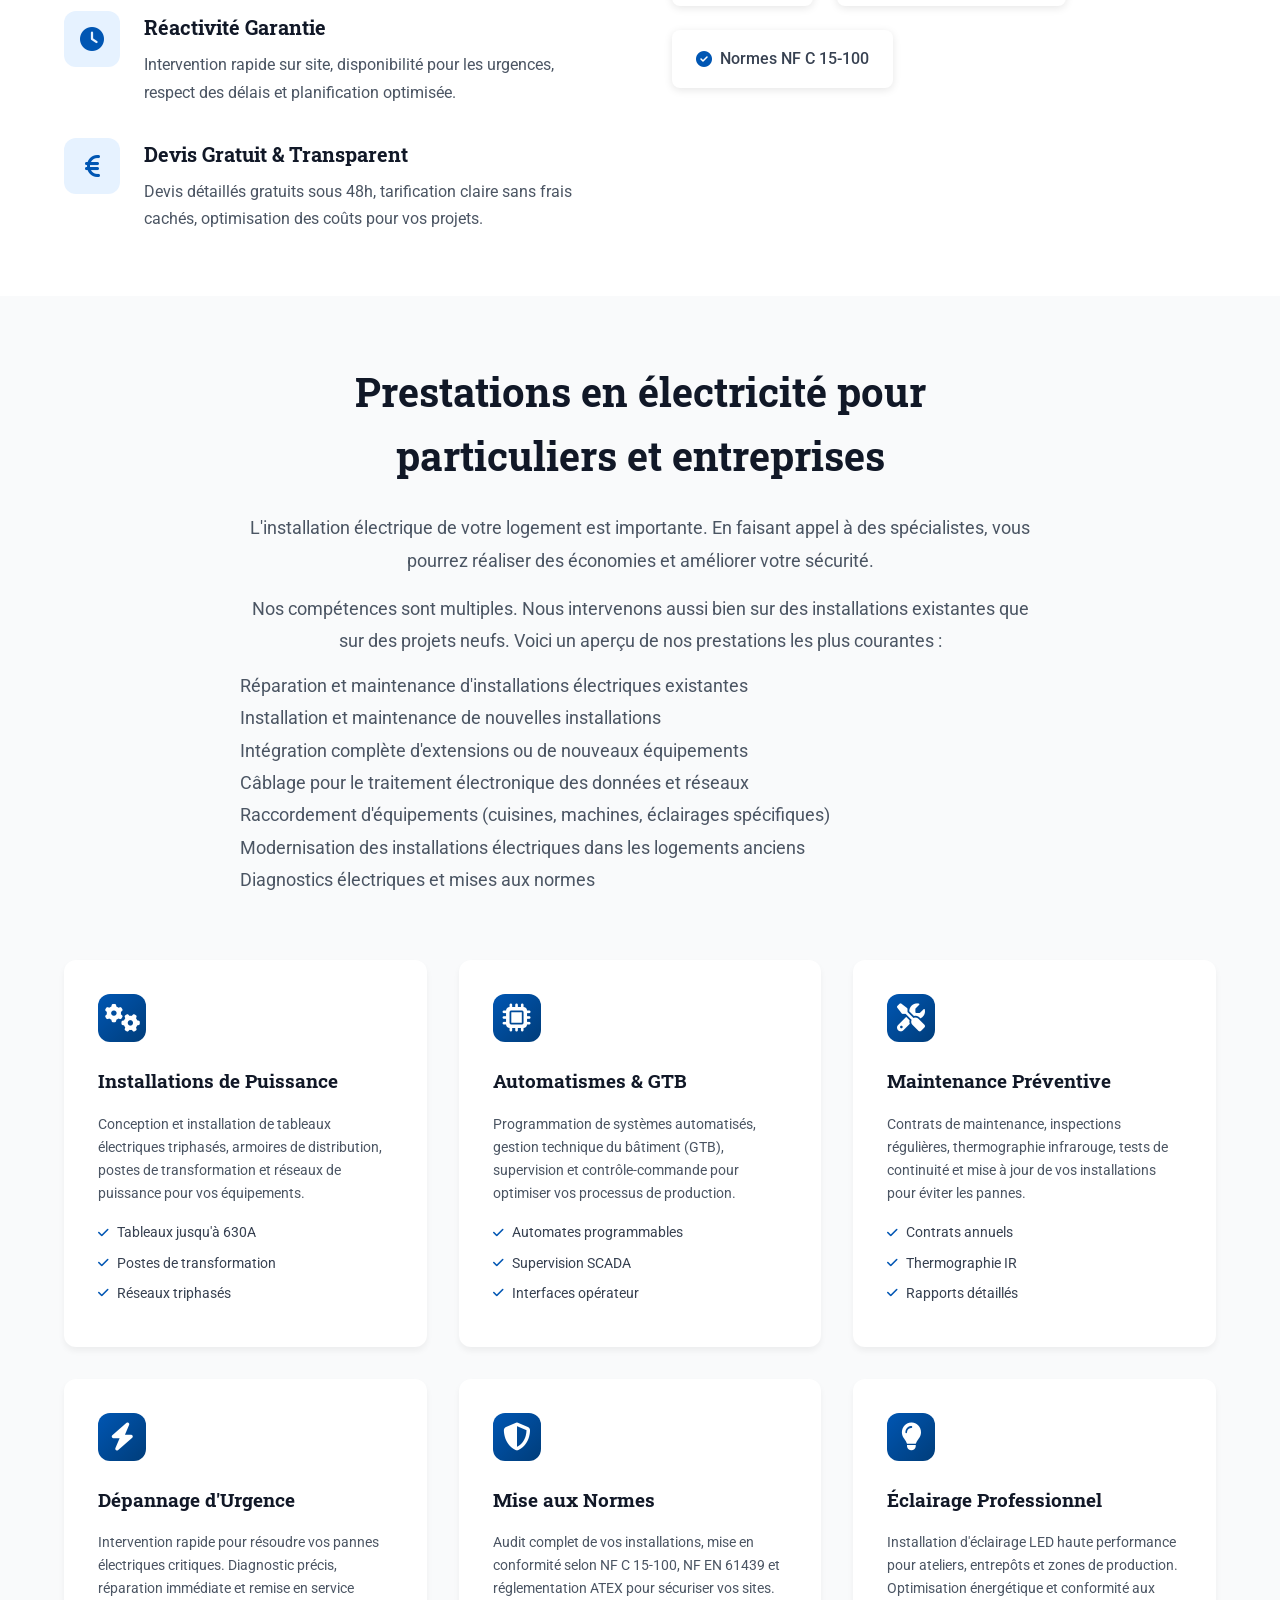
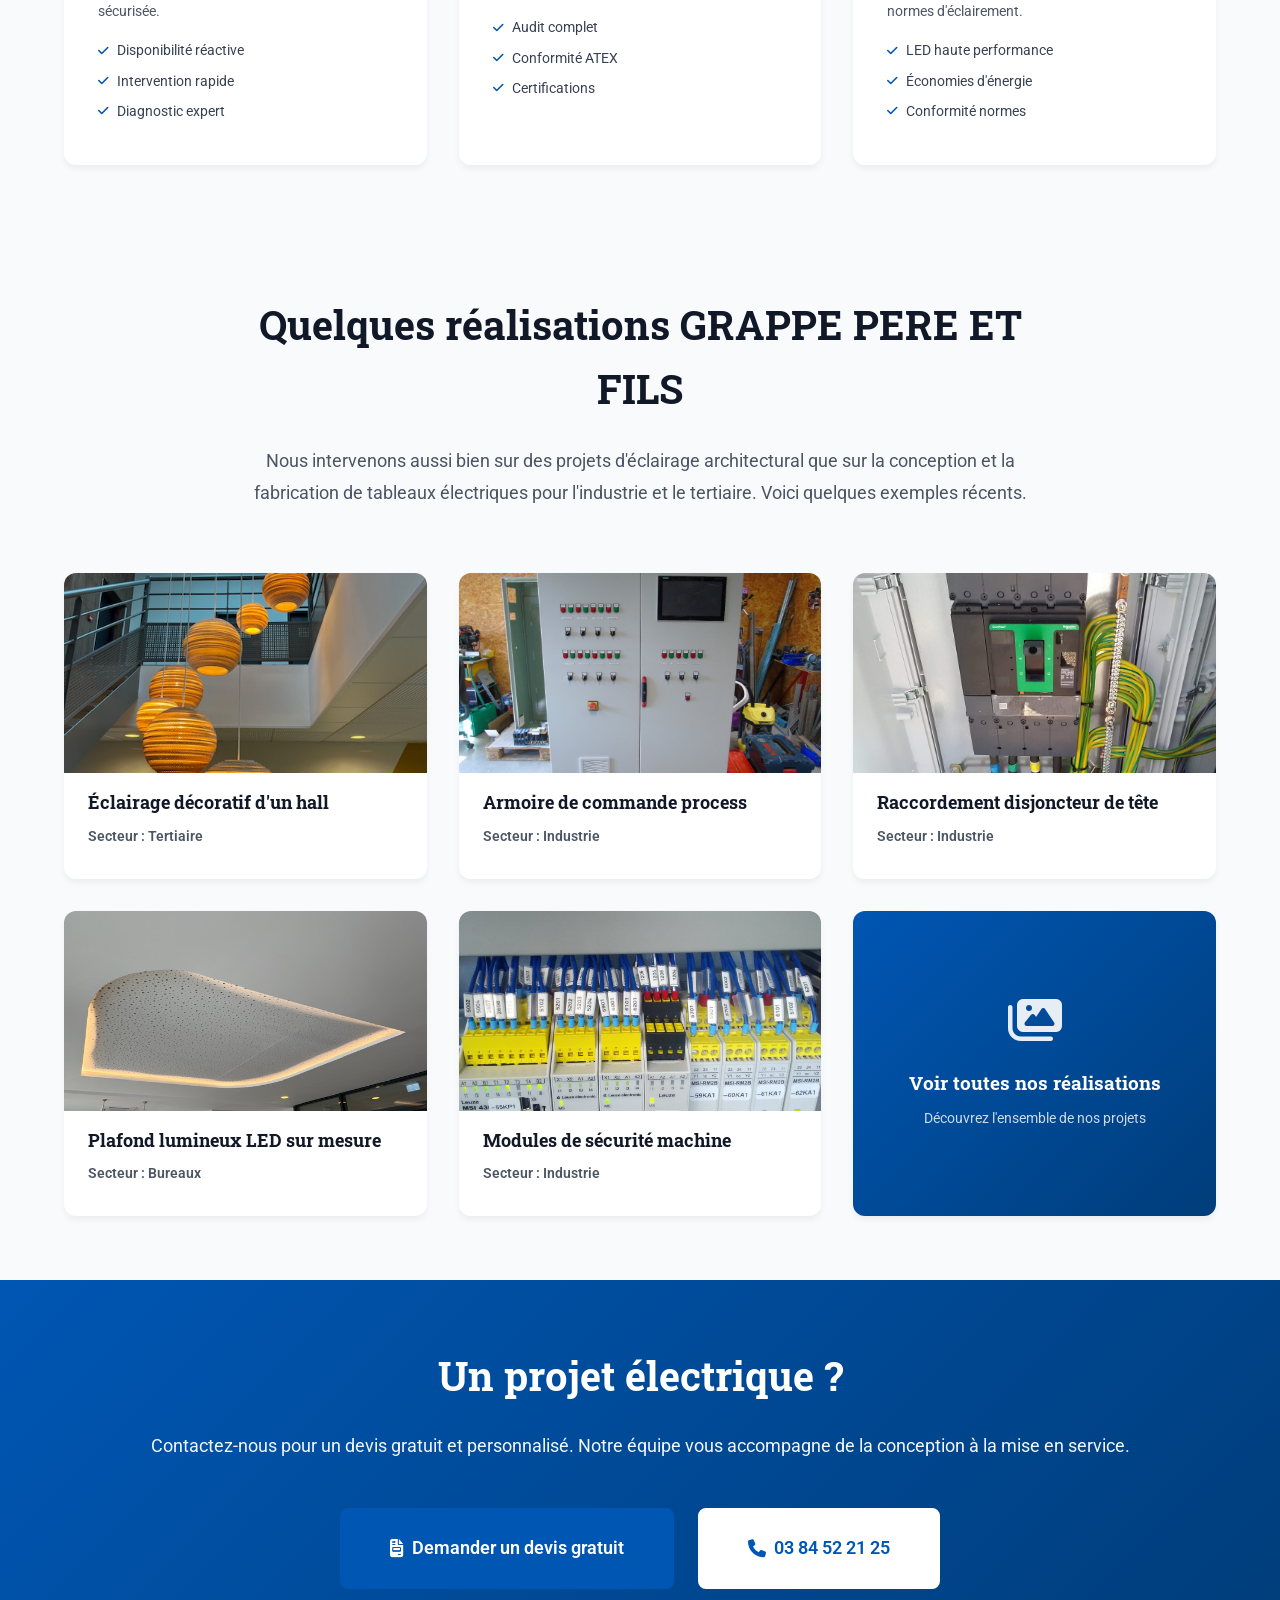
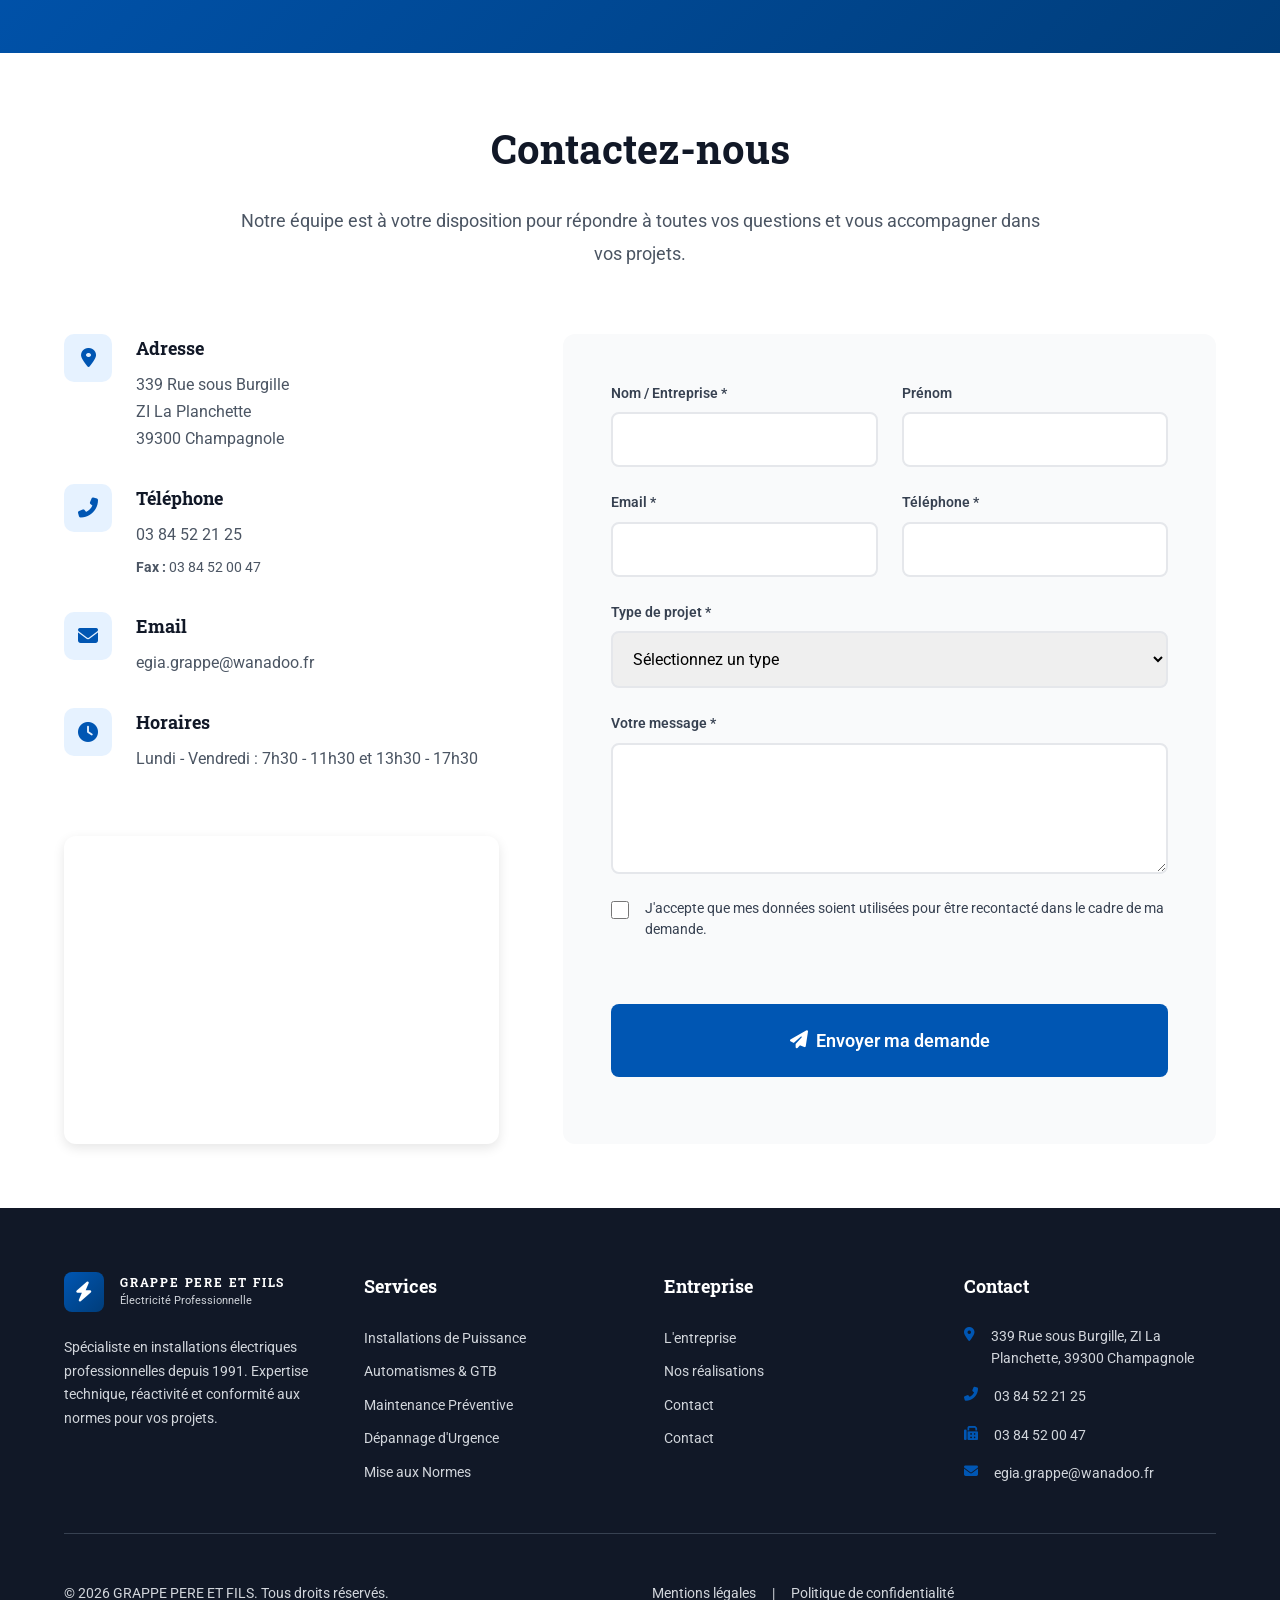
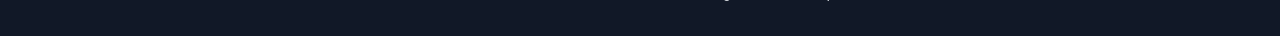
==== commit 1140e615: "5 realisations en accueil + carte Voir plus + page realisations.html - Accueil: garder 5 realisation" ====
--- a/index.html
+++ b/index.html
@@ -338,9 +338,28 @@
               <img src="assets/IMG_1217.png" alt="Suspensions décoratives dans un hall d'accueil" loading="lazy" />
             </div>
             <div class="realisation-content">
-              <h3>Éclairage décoratif d&apos;un hall d&apos;accueil</h3>
+              <h3>Éclairage décoratif d&apos;un hall</h3>
               <p class="realisation-sector">Secteur : Tertiaire</p>
-              <p>Mise en valeur d&apos;un escalier et d&apos;un puits de lumière par un ensemble de suspensions sur mesure, parfaitement intégrées à l&apos;architecture intérieure.</p>
+            </div>
+          </article>
+
+          <article class="realisation-card">
+            <div class="realisation-image">
+              <img src="assets/DSC01074.png" alt="Intérieur d'une armoire de commande câblée" loading="lazy" />
+            </div>
+            <div class="realisation-content">
+              <h3>Armoire de commande process</h3>
+              <p class="realisation-sector">Secteur : Industrie</p>
+            </div>
+          </article>
+
+          <article class="realisation-card">
+            <div class="realisation-image">
+              <img src="assets/disjoncteur-puissance.jpg" alt="Disjoncteur Schneider Compact NSX" loading="lazy" />
+            </div>
+            <div class="realisation-content">
+              <h3>Raccordement disjoncteur de tête</h3>
+              <p class="realisation-sector">Secteur : Industrie</p>
             </div>
           </article>
 
@@ -351,86 +370,26 @@
             <div class="realisation-content">
               <h3>Plafond lumineux LED sur mesure</h3>
               <p class="realisation-sector">Secteur : Bureaux</p>
-              <p>Création d&apos;un plafond rétro-éclairé par rubans LED pour apporter un éclairage uniforme et confortable dans une zone d&apos;accueil.</p>
             </div>
           </article>
 
           <article class="realisation-card">
             <div class="realisation-image">
-              <img src="assets/DSC01043.png" alt="Tableau électrique de puissance en atelier" loading="lazy" />
+              <img src="assets/modules-securite.jpg" alt="Modules de sécurité Leuze avec borniers repérés" loading="lazy" />
             </div>
             <div class="realisation-content">
-              <h3>Tableau de puissance atelier</h3>
+              <h3>Modules de sécurité machine</h3>
               <p class="realisation-sector">Secteur : Industrie</p>
-              <p>Conception et câblage d&apos;un tableau de puissance pour l&apos;alimentation d&apos;un atelier de production, intégrant protections, appareillages de commande et ventilation.</p>
-            </div>
-          </article>
-
-          <article class="realisation-card">
-            <div class="realisation-image">
-              <img src="assets/DSC01074.png" alt="Intérieur d'une armoire de commande câblée" loading="lazy" />
-            </div>
-            <div class="realisation-content">
-              <h3>Armoire de commande process</h3>
-              <p class="realisation-sector">Secteur : Process industriel</p>
-              <p>Réalisation complète d&apos;une armoire de commande avec automates, variateurs et borniers repérés pour faciliter la maintenance et les évolutions futures.</p>
-            </div>
-          </article>
-
-          <article class="realisation-card">
-            <div class="realisation-image">
-              <img src="assets/20221003_140247.png" alt="Livraison d'armoires électriques sur site client" loading="lazy" />
-            </div>
-            <div class="realisation-content">
-              <h3>Livraison et mise en place sur site</h3>
-              <p class="realisation-sector">Secteur : Industrie</p>
-              <p>Transport, manutention et implantation sur site de plusieurs armoires électriques de forte puissance, en coordination avec les équipes du client.</p>
-            </div>
-          </article>
-
-          <article class="realisation-card">
-            <div class="realisation-image">
-              <img src="assets/disjoncteur-puissance.jpg" alt="Disjoncteur Schneider Compact NSX et jeu de barres cuivre" loading="lazy" />
-            </div>
-            <div class="realisation-content">
-              <h3>Raccordement disjoncteur de tête</h3>
-              <p class="realisation-sector">Secteur : Industrie</p>
-              <p>Installation et raccordement d&apos;un disjoncteur Schneider Compact NSX avec jeu de barres cuivre et câbles de terre repérés, pour l&apos;alimentation principale d&apos;un site industriel.</p>
-            </div>
-          </article>
-
-          <article class="realisation-card">
-            <div class="realisation-image">
-              <img src="assets/armoire-contacteurs.jpg" alt="Armoire électrique industrielle avec contacteurs et relais" loading="lazy" />
-            </div>
-            <div class="realisation-content">
-              <h3>Armoire de commande industrielle</h3>
-              <p class="realisation-sector">Secteur : Industrie</p>
-              <p>Câblage d&apos;une armoire équipée de contacteurs, relais et protections pour la commande et la distribution de puissance d&apos;une ligne de production.</p>
-            </div>
-          </article>
-
-          <article class="realisation-card">
-            <div class="realisation-image">
-              <img src="assets/tableau-renovation.jpg" alt="Tableau électrique existant avant mise aux normes" loading="lazy" />
-            </div>
-            <div class="realisation-content">
-              <h3>Diagnostic et mise aux normes</h3>
-              <p class="realisation-sector">Secteur : Habitat / Tertiaire</p>
-              <p>Audit d&apos;un tableau électrique existant avant rénovation : repérage des circuits, remplacement des protections et mise en conformité NF&nbsp;C&nbsp;15-100.</p>
-            </div>
-          </article>
-
-          <article class="realisation-card">
-            <div class="realisation-image">
-              <img src="assets/baie-technique.jpg" alt="Baie technique audio et équipements rackés" loading="lazy" />
-            </div>
-            <div class="realisation-content">
-              <h3>Intégration de baie technique</h3>
-              <p class="realisation-sector">Secteur : Tertiaire</p>
-              <p>Raccordement et mise en service d&apos;une baie d&apos;équipements rackés (sonorisation, amplification, alimentation secourue) pour un établissement recevant du public.</p>
-            </div>
-          </article>
+            </div>
+          </article>
+
+          <a href="realisations.html" class="realisation-card realisation-card--more">
+            <div class="realisation-more-content">
+              <i class="fas fa-images"></i>
+              <h3>Voir toutes nos réalisations</h3>
+              <p>Découvrez l&apos;ensemble de nos projets</p>
+            </div>
+          </a>
         </div>
       </div>
     </section>
--- a/styles.css
+++ b/styles.css
@@ -730,6 +730,54 @@
   line-height: 1.5;
 }
 
+.realisation-card--more {
+  display: flex;
+  align-items: center;
+  justify-content: center;
+  background: linear-gradient(135deg, var(--color-blue), var(--color-blue-dark));
+  color: var(--color-white);
+  text-decoration: none;
+  cursor: pointer;
+  min-height: 280px;
+}
+
+.realisation-card--more:hover {
+  transform: translateY(-5px);
+  box-shadow: 0 12px 24px rgba(0, 86, 179, 0.3);
+}
+
+.realisation-more-content {
+  text-align: center;
+  padding: var(--spacing-lg);
+}
+
+.realisation-more-content i {
+  font-size: 3rem;
+  margin-bottom: var(--spacing-md);
+  opacity: 0.9;
+}
+
+.realisation-more-content h3 {
+  font-family: var(--font-heading);
+  font-size: 1.2rem;
+  margin-bottom: var(--spacing-xs);
+}
+
+.realisation-more-content p {
+  opacity: 0.8;
+  font-size: 0.9rem;
+}
+
+.realisations-page {
+  padding: var(--spacing-2xl) 0;
+  margin-top: var(--spacing-lg);
+}
+
+.realisations-back {
+  text-align: center;
+  margin-top: var(--spacing-xl);
+}
+
 /* ============================================
    CTA SECTION
    ============================================ */
